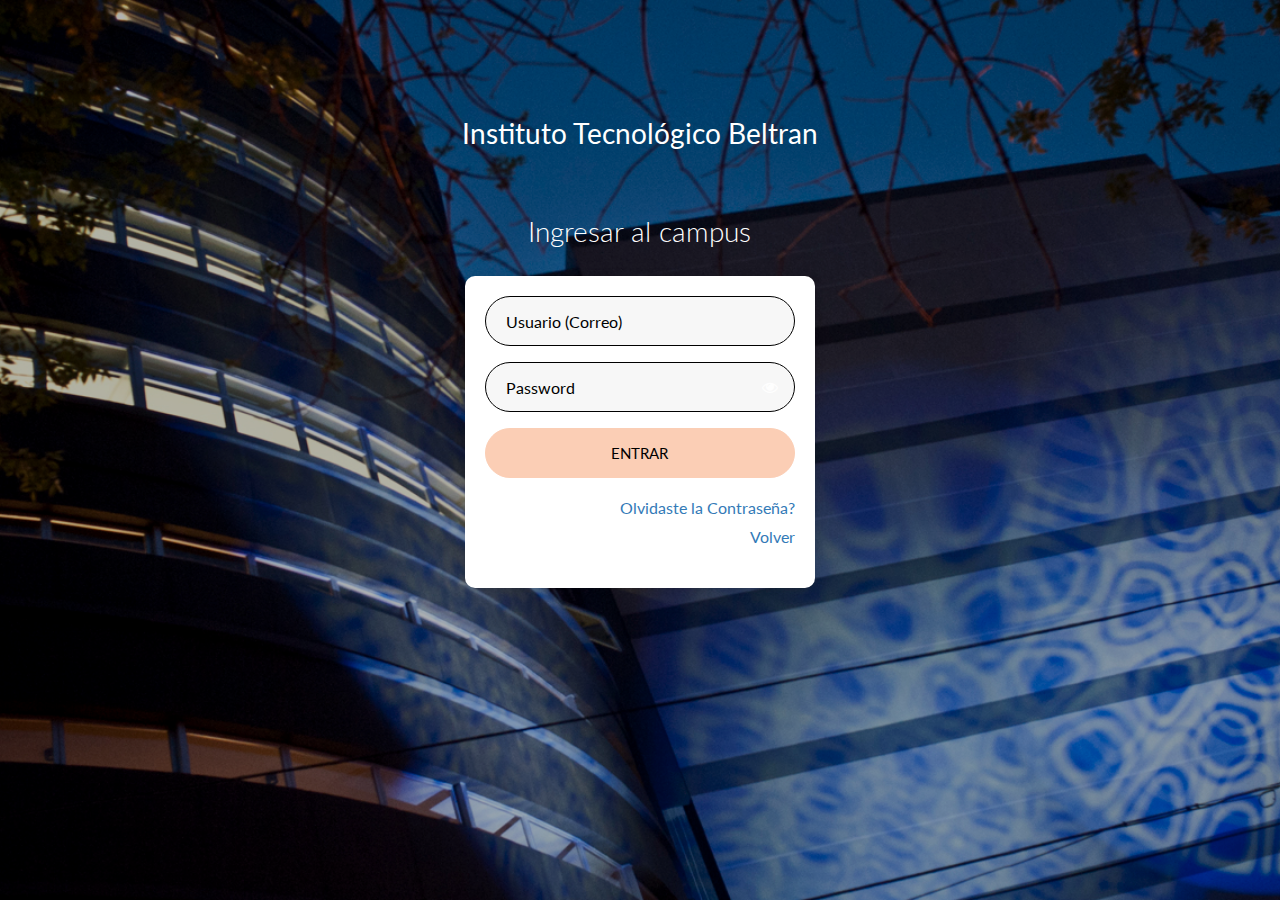
==== login/index.html @ 7b578072 "varios" ====
<!doctype html>
<html lang="es">

<head>
    <title>Instituto Tecnológico Beltran</title>
    <meta charset="utf-8">
    <meta name="viewport" content="width=device-width, initial-scale=1, shrink-to-fit=no">
    <link href="https://fonts.googleapis.com/css?family=Lato:300,400,700&display=swap" rel="stylesheet">
    <link rel="stylesheet" href="https://stackpath.bootstrapcdn.com/font-awesome/4.7.0/css/font-awesome.min.css">
    <link rel="stylesheet" href="css/style.css">
    <link rel="stylesheet" href="css/styles.css">
</head>

<body class="img js-fullheight" style="background-image: url(images/bg.jpg);">
    <section class="ftco-section">
        <div class="container div-contenedor">
            <div class="row justify-content-center">
                <div class="col-md-6 text-center mb-5">
                    <h2 class="heading-section">Instituto Tecnológico Beltran </h2>
                </div>
            </div>
            <div class="row justify-content-center">
                
            <div class="col-md-6 col-lg-4">
                <div class="login-wrap p-0">
                    <h3 class="mb-4 text-center"> Ingresar al campus</h3>

                    <!-- The Modal -->
                    <div id="myModal" class="modalSuccess">
                        <!-- Modal content -->
                        <div class="modalSuccess-content">
                            <div class="modalSuccess-body">
                                <div class="loader"></div>
                            </div>
                        </div>
                    </div>

                    <div class="form-container"> <!-- Nuevo contenedor -->
                        <form class="signin-form" id="formulario">
                            <div class="form-group">
                                <input id="username" type="text" class="form-control" placeholder="Usuario (Correo)"
                                    required>
                            </div>
                            <div class="form-group">
                                <input id="password" type="password" class="form-control" placeholder="Password"
                                    required>
                                <span toggle="#password" class="fa fa-fw fa-eye field-icon toggle-password"
                                    style="cursor: pointer;"></span>
                            </div>
                            <div class="form-group">
                                <button type="submit" class="form-control btn btn-primary submit px-3">Entrar</button>
                                <label style="color: rgb(0, 0, 0); font-weight: bold; display: none;" id="errorMessage"></label>
                            </div>
                            <div class="form-group d-md-flex">
                                <div class="w-50">
                                </div>
                                <div class="text-md-right">
                                    <a href="recuperar.php">Olvidaste la Contraseña?</a>
                                    <a href="../index.php">Volver</a>
                                </div>
                            </div>
                        </form>
                    </div> <!-- Fin del nuevo contenedor -->
                </div>
            </div>
        </div>
    </section>

    <script src="js/jquery.min.js"></script>
    <script src="js/popper.js"></script>
    <script src="js/bootstrap.min.js"></script>
    <script src="js/main.js"></script>
    <script src="index.js"></script>

</body>
</html>
---- login/css/style.css ----
.dni::-webkit-outer-spin-button,
.dni::-webkit-inner-spin-button {
  -webkit-appearance: none;
  margin: 0;
}

.loader {
  border: 16px solid #f3f3f317;
  border-radius: 50%;
  border-top: 16px solid #3498db;
  width: 120px;
  height: 120px;
  -webkit-animation: spin 2s linear infinite; /* Safari */
  animation: spin 2s linear infinite;
  margin-bottom: 10px;
}

/* Safari */
@-webkit-keyframes spin {
  0% { -webkit-transform: rotate(0deg); }
  100% { -webkit-transform: rotate(360deg); }
}

@keyframes spin {
  0% { transform: rotate(0deg); }
  100% { transform: rotate(360deg); }
}

.textoModalSuccess{
  color: white;
  font-weight: bold;
  font-size: large;
}

/* The Modal (background) */
.modalSuccess {
  display: none;
  justify-content: center;
  align-items: center;
  position: fixed; /* Stay in place */
  z-index: 1; /* Sit on top */
  left: 0;
  top: 0;
  width: 100%; /* Full width */
  height: 100%; /* Full height */
  overflow: auto; /* Enable scroll if needed */
  background-color: rgb(0,0,0); /* Fallback color */
  background-color: rgba(0,0,0,0.4); /* Black w/ opacity */
}

/* Modal Content */
.modalSuccess-content {
  display: flex;
  justify-content: center;
  align-items: center;
  position: relative;
  margin: auto;
  padding: 0;-webkit-animation-name: animatetop;
  -webkit-animation-duration: 0.4s;
  animation-name: animatetop;
  animation-duration: 0.4s;
}

/* Add Animation */
@-webkit-keyframes animatetop {
  from {top:0; opacity:0} 
  to {top:0; opacity:1}
}

@keyframes animatetop {
  from {top:0; opacity:0}
  to {top:0; opacity:1}
}

/* The Close Button */
.closeSuccess {
  color: white;
  float: right;
  font-size: 28px;
  font-weight: bold;
}

.closeSuccess:hover,
.closeSuccess:focus {
  color: #000;
  text-decoration: none;
  cursor: pointer;
}

:root {
  --blue: #007bff;
  --indigo: #6610f2;
  --purple: #6f42c1;
  --pink: #e83e8c;
  --red: #dc3545;
  --orange: #fd7e14;
  --yellow: #ffc107;
  --green: #28a745;
  --teal: #20c997;
  --cyan: #17a2b8;
  --white: #fff;
  --gray: #6c757d;
  --gray-dark: #343a40;
  --primary: #007bff;
  --secondary: #6c757d;
  --success: #28a745;
  --info: #17a2b8;
  --warning: #ffc107;
  --danger: #dc3545;
  --light: #f8f9fa;
  --dark: #343a40;
  --breakpoint-xs: 0;
  --breakpoint-sm: 576px;
  --breakpoint-md: 768px;
  --breakpoint-lg: 992px;
  --breakpoint-xl: 1200px;
  --font-family-sans-serif: -apple-system, BlinkMacSystemFont, "Segoe UI", Roboto, "Helvetica Neue", Arial, "Noto Sans", sans-serif, "Apple Color Emoji", "Segoe UI Emoji", "Segoe UI Symbol", "Noto Color Emoji";
  --font-family-monospace: SFMono-Regular, Menlo, Monaco, Consolas, "Liberation Mono", "Courier New", monospace; }

*,
*::before,
*::after {
  -webkit-box-sizing: border-box;
  box-sizing: border-box; }

html {
  font-family: sans-serif;
  line-height: 1.15;
  -webkit-text-size-adjust: 100%;
  -webkit-tap-highlight-color: rgba(0, 0, 0, 0); }

article, aside, figcaption, figure, footer, header, hgroup, main, nav, section {
  display: block; }

body {
  margin: 0;
  font-family: -apple-system, BlinkMacSystemFont, "Segoe UI", Roboto, "Helvetica Neue", Arial, "Noto Sans", sans-serif, "Apple Color Emoji", "Segoe UI Emoji", "Segoe UI Symbol", "Noto Color Emoji";
  font-size: 1rem;
  font-weight: 400;
  line-height: 1.5;
  color: #212529;
  text-align: left;
  background-color: #fff; }

[tabindex="-1"]:focus {
  outline: 0 !important; }

hr {
  -webkit-box-sizing: content-box;
  box-sizing: content-box;
  height: 0;
  overflow: visible; }

h1, h2, h3, h4, h5, h6 {
  margin-top: 0;
  margin-bottom: 0.5rem; }

p {
  margin-top: 0;
  margin-bottom: 1rem; }

abbr[title],
abbr[data-original-title] {
  text-decoration: underline;
  -webkit-text-decoration: underline dotted;
  text-decoration: underline dotted;
  cursor: help;
  border-bottom: 0;
  text-decoration-skip-ink: none; }

address {
  margin-bottom: 1rem;
  font-style: normal;
  line-height: inherit; }

ol,
ul,
dl {
  margin-top: 0;
  margin-bottom: 1rem; }

ol ol,
ul ul,
ol ul,
ul ol {
  margin-bottom: 0; }

dt {
  font-weight: 700; }

dd {
  margin-bottom: .5rem;
  margin-left: 0; }

blockquote {
  margin: 0 0 1rem; }

b,
strong {
  font-weight: bolder; }

small {
  font-size: 80%; }

sub,
sup {
  position: relative;
  font-size: 75%;
  line-height: 0;
  vertical-align: baseline; }

sub {
  bottom: -.25em; }

sup {
  top: -.5em; }

a {
  color: #007bff;
  text-decoration: none;
  background-color: transparent; }
  a:hover {
    color: #0056b3;
    text-decoration: underline; }

a:not([href]):not([tabindex]) {
  color: inherit;
  text-decoration: none; }
  a:not([href]):not([tabindex]):hover, a:not([href]):not([tabindex]):focus {
    color: inherit;
    text-decoration: none; }
  a:not([href]):not([tabindex]):focus {
    outline: 0; }

pre,
code,
kbd,
samp {
  font-family: SFMono-Regular, Menlo, Monaco, Consolas, "Liberation Mono", "Courier New", monospace;
  font-size: 1em; }

pre {
  margin-top: 0;
  margin-bottom: 1rem;
  overflow: auto; }

figure {
  margin: 0 0 1rem; }

img {
  vertical-align: middle;
  border-style: none; }

svg {
  overflow: hidden;
  vertical-align: middle; }

table {
  border-collapse: collapse; }

caption {
  padding-top: 0.75rem;
  padding-bottom: 0.75rem;
  color: #6c757d;
  text-align: left;
  caption-side: bottom; }

th {
  text-align: inherit; }

label {
  display: inline-block;
  margin-bottom: 0.5rem; }

button {
  border-radius: 0; }

button:focus {
  outline: 1px dotted;
  outline: 5px auto -webkit-focus-ring-color; }

input,
button,
select,
optgroup,
textarea {
  margin: 0;
  font-family: inherit;
  font-size: inherit;
  line-height: inherit; }

button,
input {
  overflow: visible; }

button,
select {
  text-transform: none; }

select {
  word-wrap: normal; }

button,
[type="button"],
[type="reset"],
[type="submit"] {
  -webkit-appearance: button; }

button:not(:disabled),
[type="button"]:not(:disabled),
[type="reset"]:not(:disabled),
[type="submit"]:not(:disabled) {
  cursor: pointer; }

button::-moz-focus-inner,
[type="button"]::-moz-focus-inner,
[type="reset"]::-moz-focus-inner,
[type="submit"]::-moz-focus-inner {
  padding: 0;
  border-style: none; }

input[type="radio"],
input[type="checkbox"] {
  -webkit-box-sizing: border-box;
  box-sizing: border-box;
  padding: 0; }

input[type="date"],
input[type="time"],
input[type="datetime-local"],
input[type="month"] {
  -webkit-appearance: listbox; }

textarea {
  overflow: auto;
  resize: vertical; }

fieldset {
  min-width: 0;
  padding: 0;
  margin: 0;
  border: 0; }

legend {
  display: block;
  width: 100%;
  max-width: 100%;
  padding: 0;
  margin-bottom: .5rem;
  font-size: 1.5rem;
  line-height: inherit;
  color: inherit;
  white-space: normal; }

progress {
  vertical-align: baseline; }

[type="number"]::-webkit-inner-spin-button,
[type="number"]::-webkit-outer-spin-button {
  height: auto; }

[type="search"] {
  outline-offset: -2px;
  -webkit-appearance: none; }

[type="search"]::-webkit-search-decoration {
  -webkit-appearance: none; }

::-webkit-file-upload-button {
  font: inherit;
  -webkit-appearance: button; }

output {
  display: inline-block; }

summary {
  display: list-item;
  cursor: pointer; }

template {
  display: none; }

[hidden] {
  display: none !important; }

h1, h2, h3, h4, h5, h6,
.h1, .h2, .h3, .h4, .h5, .h6 {
  margin-bottom: 0.5rem;
  font-weight: 500;
  line-height: 1.2; }

h1, .h1 {
  font-size: 2.5rem; }

h2, .h2 {
  font-size: 2rem; }

h3, .h3 {
  font-size: 1.75rem; }

h4, .h4 {
  font-size: 1.5rem; }

h5, .h5 {
  font-size: 1.25rem; }

h6, .h6 {
  font-size: 1rem; }

.lead {
  font-size: 1.25rem;
  font-weight: 300; }

.display-1 {
  font-size: 6rem;
  font-weight: 300;
  line-height: 1.2; }

.display-2 {
  font-size: 5.5rem;
  font-weight: 300;
  line-height: 1.2; }

.display-3 {
  font-size: 4.5rem;
  font-weight: 300;
  line-height: 1.2; }

.display-4 {
  font-size: 3.5rem;
  font-weight: 300;
  line-height: 1.2; }

hr {
  margin-top: 1rem;
  margin-bottom: 1rem;
  border: 0;
  border-top: 1px solid rgba(0, 0, 0, 0.1); }

small,
.small {
  font-size: 80%;
  font-weight: 400; }

mark,
.mark {
  padding: 0.2em;
  background-color: #fcf8e3; }

.list-unstyled {
  padding-left: 0;
  list-style: none; }

.list-inline {
  padding-left: 0;
  list-style: none; }

.list-inline-item {
  display: inline-block; }
  .list-inline-item:not(:last-child) {
    margin-right: 0.5rem; }

.initialism {
  font-size: 90%;
  text-transform: uppercase; }

.blockquote {
  margin-bottom: 1rem;
  font-size: 1.25rem; }

.blockquote-footer {
  display: block;
  font-size: 80%;
  color: #6c757d; }
  .blockquote-footer::before {
    content: "\2014\00A0"; }

.img-fluid {
  max-width: 100%;
  height: auto; }

.img-thumbnail {
  padding: 0.25rem;
  background-color: #fff;
  border: 1px solid #dee2e6;
  border-radius: 0.25rem;
  max-width: 100%;
  height: auto; }

.figure {
  display: inline-block; }

.figure-img {
  margin-bottom: 0.5rem;
  line-height: 1; }

.figure-caption {
  font-size: 90%;
  color: #6c757d; }

code {
  font-size: 87.5%;
  color: #e83e8c;
  word-break: break-word; }
  a > code {
    color: inherit; }

kbd {
  padding: 0.2rem 0.4rem;
  font-size: 87.5%;
  color: #fff;
  background-color: #212529;
  border-radius: 0.2rem; }
  kbd kbd {
    padding: 0;
    font-size: 100%;
    font-weight: 700; }

pre {
  display: block;
  font-size: 87.5%;
  color: #212529; }
  pre code {
    font-size: inherit;
    color: inherit;
    word-break: normal; }

.pre-scrollable {
  max-height: 340px;
  overflow-y: scroll; }

.container {
  width: 100%;
  padding-right: 15px;
  padding-left: 15px;
  margin-right: auto;
  margin-left: auto; }
  @media (min-width: 576px) {
    .container {
      max-width: 540px; } }
  @media (min-width: 768px) {
    .container {
      max-width: 720px; } }
  @media (min-width: 992px) {
    .container {
      max-width: 960px; } }
  @media (min-width: 1200px) {
    .container {
      max-width: 1140px; } }

.container-fluid {
  width: 100%;
  padding-right: 15px;
  padding-left: 15px;
  margin-right: auto;
  margin-left: auto; }

.row {
  display: -webkit-box;
  display: -ms-flexbox;
  display: flex;
  -ms-flex-wrap: wrap;
  flex-wrap: wrap;
  margin-right: -15px;
  margin-left: -15px; }

.no-gutters {
  margin-right: 0;
  margin-left: 0; }
  .no-gutters > .col,
  .no-gutters > [class*="col-"] {
    padding-right: 0;
    padding-left: 0; }

.col-1, .col-2, .col-3, .col-4, .col-5, .col-6, .col-7, .col-8, .col-9, .col-10, .col-11, .col-12, .col,
.col-auto, .col-sm-1, .col-sm-2, .col-sm-3, .col-sm-4, .col-sm-5, .col-sm-6, .col-sm-7, .col-sm-8, .col-sm-9, .col-sm-10, .col-sm-11, .col-sm-12, .col-sm,
.col-sm-auto, .col-md-1, .col-md-2, .col-md-3, .col-md-4, .col-md-5, .col-md-6, .col-md-7, .col-md-8, .col-md-9, .col-md-10, .col-md-11, .col-md-12, .col-md,
.col-md-auto, .col-lg-1, .col-lg-2, .col-lg-3, .col-lg-4, .col-lg-5, .col-lg-6, .col-lg-7, .col-lg-8, .col-lg-9, .col-lg-10, .col-lg-11, .col-lg-12, .col-lg,
.col-lg-auto, .col-xl-1, .col-xl-2, .col-xl-3, .col-xl-4, .col-xl-5, .col-xl-6, .col-xl-7, .col-xl-8, .col-xl-9, .col-xl-10, .col-xl-11, .col-xl-12, .col-xl,
.col-xl-auto {
  position: relative;
  width: 100%;
  padding-right: 15px;
  padding-left: 15px; }

.col {
  -ms-flex-preferred-size: 0;
  flex-basis: 0;
  -webkit-box-flex: 1;
  -ms-flex-positive: 1;
  flex-grow: 1;
  max-width: 100%; }

.col-auto {
  -webkit-box-flex: 0;
  -ms-flex: 0 0 auto;
  flex: 0 0 auto;
  width: auto;
  max-width: 100%; }

.col-1 {
  -webkit-box-flex: 0;
  -ms-flex: 0 0 8.33333%;
  flex: 0 0 8.33333%;
  max-width: 8.33333%; }

.col-2 {
  -webkit-box-flex: 0;
  -ms-flex: 0 0 16.66667%;
  flex: 0 0 16.66667%;
  max-width: 16.66667%; }

.col-3 {
  -webkit-box-flex: 0;
  -ms-flex: 0 0 25%;
  flex: 0 0 25%;
  max-width: 25%; }

.col-4 {
  -webkit-box-flex: 0;
  -ms-flex: 0 0 33.33333%;
  flex: 0 0 33.33333%;
  max-width: 33.33333%; }

.col-5 {
  -webkit-box-flex: 0;
  -ms-flex: 0 0 41.66667%;
  flex: 0 0 41.66667%;
  max-width: 41.66667%; }

.col-6 {
  -webkit-box-flex: 0;
  -ms-flex: 0 0 50%;
  flex: 0 0 50%;
  max-width: 50%; }

.col-7 {
  -webkit-box-flex: 0;
  -ms-flex: 0 0 58.33333%;
  flex: 0 0 58.33333%;
  max-width: 58.33333%; }

.col-8 {
  -webkit-box-flex: 0;
  -ms-flex: 0 0 66.66667%;
  flex: 0 0 66.66667%;
  max-width: 66.66667%; }

.col-9 {
  -webkit-box-flex: 0;
  -ms-flex: 0 0 75%;
  flex: 0 0 75%;
  max-width: 75%; }

.col-10 {
  -webkit-box-flex: 0;
  -ms-flex: 0 0 83.33333%;
  flex: 0 0 83.33333%;
  max-width: 83.33333%; }

.col-11 {
  -webkit-box-flex: 0;
  -ms-flex: 0 0 91.66667%;
  flex: 0 0 91.66667%;
  max-width: 91.66667%; }

.col-12 {
  -webkit-box-flex: 0;
  -ms-flex: 0 0 100%;
  flex: 0 0 100%;
  max-width: 100%; }

.order-first {
  -webkit-box-ordinal-group: 0;
  -ms-flex-order: -1;
  order: -1; }

.order-last {
  -webkit-box-ordinal-group: 14;
  -ms-flex-order: 13;
  order: 13; }

.order-0 {
  -webkit-box-ordinal-group: 1;
  -ms-flex-order: 0;
  order: 0; }

.order-1 {
  -webkit-box-ordinal-group: 2;
  -ms-flex-order: 1;
  order: 1; }

.order-2 {
  -webkit-box-ordinal-group: 3;
  -ms-flex-order: 2;
  order: 2; }

.order-3 {
  -webkit-box-ordinal-group: 4;
  -ms-flex-order: 3;
  order: 3; }

.order-4 {
  -webkit-box-ordinal-group: 5;
  -ms-flex-order: 4;
  order: 4; }

.order-5 {
  -webkit-box-ordinal-group: 6;
  -ms-flex-order: 5;
  order: 5; }

.order-6 {
  -webkit-box-ordinal-group: 7;
  -ms-flex-order: 6;
  order: 6; }

.order-7 {
  -webkit-box-ordinal-group: 8;
  -ms-flex-order: 7;
  order: 7; }

.order-8 {
  -webkit-box-ordinal-group: 9;
  -ms-flex-order: 8;
  order: 8; }

.order-9 {
  -webkit-box-ordinal-group: 10;
  -ms-flex-order: 9;
  order: 9; }

.order-10 {
  -webkit-box-ordinal-group: 11;
  -ms-flex-order: 10;
  order: 10; }

.order-11 {
  -webkit-box-ordinal-group: 12;
  -ms-flex-order: 11;
  order: 11; }

.order-12 {
  -webkit-box-ordinal-group: 13;
  -ms-flex-order: 12;
  order: 12; }

.offset-1 {
  margin-left: 8.33333%; }

.offset-2 {
  margin-left: 16.66667%; }

.offset-3 {
  margin-left: 25%; }

.offset-4 {
  margin-left: 33.33333%; }

.offset-5 {
  margin-left: 41.66667%; }

.offset-6 {
  margin-left: 50%; }

.offset-7 {
  margin-left: 58.33333%; }

.offset-8 {
  margin-left: 66.66667%; }

.offset-9 {
  margin-left: 75%; }

.offset-10 {
  margin-left: 83.33333%; }

.offset-11 {
  margin-left: 91.66667%; }

@media (min-width: 576px) {
  .col-sm {
    -ms-flex-preferred-size: 0;
    flex-basis: 0;
    -webkit-box-flex: 1;
    -ms-flex-positive: 1;
    flex-grow: 1;
    max-width: 100%; }
  .col-sm-auto {
    -webkit-box-flex: 0;
    -ms-flex: 0 0 auto;
    flex: 0 0 auto;
    width: auto;
    max-width: 100%; }
  .col-sm-1 {
    -webkit-box-flex: 0;
    -ms-flex: 0 0 8.33333%;
    flex: 0 0 8.33333%;
    max-width: 8.33333%; }
  .col-sm-2 {
    -webkit-box-flex: 0;
    -ms-flex: 0 0 16.66667%;
    flex: 0 0 16.66667%;
    max-width: 16.66667%; }
  .col-sm-3 {
    -webkit-box-flex: 0;
    -ms-flex: 0 0 25%;
    flex: 0 0 25%;
    max-width: 25%; }
  .col-sm-4 {
    -webkit-box-flex: 0;
    -ms-flex: 0 0 33.33333%;
    flex: 0 0 33.33333%;
    max-width: 33.33333%; }
  .col-sm-5 {
    -webkit-box-flex: 0;
    -ms-flex: 0 0 41.66667%;
    flex: 0 0 41.66667%;
    max-width: 41.66667%; }
  .col-sm-6 {
    -webkit-box-flex: 0;
    -ms-flex: 0 0 50%;
    flex: 0 0 50%;
    max-width: 50%; }
  .col-sm-7 {
    -webkit-box-flex: 0;
    -ms-flex: 0 0 58.33333%;
    flex: 0 0 58.33333%;
    max-width: 58.33333%; }
  .col-sm-8 {
    -webkit-box-flex: 0;
    -ms-flex: 0 0 66.66667%;
    flex: 0 0 66.66667%;
    max-width: 66.66667%; }
  .col-sm-9 {
    -webkit-box-flex: 0;
    -ms-flex: 0 0 75%;
    flex: 0 0 75%;
    max-width: 75%; }
  .col-sm-10 {
    -webkit-box-flex: 0;
    -ms-flex: 0 0 83.33333%;
    flex: 0 0 83.33333%;
    max-width: 83.33333%; }
  .col-sm-11 {
    -webkit-box-flex: 0;
    -ms-flex: 0 0 91.66667%;
    flex: 0 0 91.66667%;
    max-width: 91.66667%; }
  .col-sm-12 {
    -webkit-box-flex: 0;
    -ms-flex: 0 0 100%;
    flex: 0 0 100%;
    max-width: 100%; }
  .order-sm-first {
    -webkit-box-ordinal-group: 0;
    -ms-flex-order: -1;
    order: -1; }
  .order-sm-last {
    -webkit-box-ordinal-group: 14;
    -ms-flex-order: 13;
    order: 13; }
  .order-sm-0 {
    -webkit-box-ordinal-group: 1;
    -ms-flex-order: 0;
    order: 0; }
  .order-sm-1 {
    -webkit-box-ordinal-group: 2;
    -ms-flex-order: 1;
    order: 1; }
  .order-sm-2 {
    -webkit-box-ordinal-group: 3;
    -ms-flex-order: 2;
    order: 2; }
  .order-sm-3 {
    -webkit-box-ordinal-group: 4;
    -ms-flex-order: 3;
    order: 3; }
  .order-sm-4 {
    -webkit-box-ordinal-group: 5;
    -ms-flex-order: 4;
    order: 4; }
  .order-sm-5 {
    -webkit-box-ordinal-group: 6;
    -ms-flex-order: 5;
    order: 5; }
  .order-sm-6 {
    -webkit-box-ordinal-group: 7;
    -ms-flex-order: 6;
    order: 6; }
  .order-sm-7 {
    -webkit-box-ordinal-group: 8;
    -ms-flex-order: 7;
    order: 7; }
  .order-sm-8 {
    -webkit-box-ordinal-group: 9;
    -ms-flex-order: 8;
    order: 8; }
  .order-sm-9 {
    -webkit-box-ordinal-group: 10;
    -ms-flex-order: 9;
    order: 9; }
  .order-sm-10 {
    -webkit-box-ordinal-group: 11;
    -ms-flex-order: 10;
    order: 10; }
  .order-sm-11 {
    -webkit-box-ordinal-group: 12;
    -ms-flex-order: 11;
    order: 11; }
  .order-sm-12 {
    -webkit-box-ordinal-group: 13;
    -ms-flex-order: 12;
    order: 12; }
  .offset-sm-0 {
    margin-left: 0; }
  .offset-sm-1 {
    margin-left: 8.33333%; }
  .offset-sm-2 {
    margin-left: 16.66667%; }
  .offset-sm-3 {
    margin-left: 25%; }
  .offset-sm-4 {
    margin-left: 33.33333%; }
  .offset-sm-5 {
    margin-left: 41.66667%; }
  .offset-sm-6 {
    margin-left: 50%; }
  .offset-sm-7 {
    margin-left: 58.33333%; }
  .offset-sm-8 {
    margin-left: 66.66667%; }
  .offset-sm-9 {
    margin-left: 75%; }
  .offset-sm-10 {
    margin-left: 83.33333%; }
  .offset-sm-11 {
    margin-left: 91.66667%; } }

@media (min-width: 768px) {
  .col-md {
    -ms-flex-preferred-size: 0;
    flex-basis: 0;
    -webkit-box-flex: 1;
    -ms-flex-positive: 1;
    flex-grow: 1;
    max-width: 100%; }
  .col-md-auto {
    -webkit-box-flex: 0;
    -ms-flex: 0 0 auto;
    flex: 0 0 auto;
    width: auto;
    max-width: 100%; }
  .col-md-1 {
    -webkit-box-flex: 0;
    -ms-flex: 0 0 8.33333%;
    flex: 0 0 8.33333%;
    max-width: 8.33333%; }
  .col-md-2 {
    -webkit-box-flex: 0;
    -ms-flex: 0 0 16.66667%;
    flex: 0 0 16.66667%;
    max-width: 16.66667%; }
  .col-md-3 {
    -webkit-box-flex: 0;
    -ms-flex: 0 0 25%;
    flex: 0 0 25%;
    max-width: 25%; }
  .col-md-4 {
    -webkit-box-flex: 0;
    -ms-flex: 0 0 33.33333%;
    flex: 0 0 33.33333%;
    max-width: 33.33333%; }
  .col-md-5 {
    -webkit-box-flex: 0;
    -ms-flex: 0 0 41.66667%;
    flex: 0 0 41.66667%;
    max-width: 41.66667%; }
  .col-md-6 {
    -webkit-box-flex: 0;
    -ms-flex: 0 0 50%;
    flex: 0 0 50%;
    max-width: 50%; }
  .col-md-7 {
    -webkit-box-flex: 0;
    -ms-flex: 0 0 58.33333%;
    flex: 0 0 58.33333%;
    max-width: 58.33333%; }
  .col-md-8 {
    -webkit-box-flex: 0;
    -ms-flex: 0 0 66.66667%;
    flex: 0 0 66.66667%;
    max-width: 66.66667%; }
  .col-md-9 {
    -webkit-box-flex: 0;
    -ms-flex: 0 0 75%;
    flex: 0 0 75%;
    max-width: 75%; }
  .col-md-10 {
    -webkit-box-flex: 0;
    -ms-flex: 0 0 83.33333%;
    flex: 0 0 83.33333%;
    max-width: 83.33333%; }
  .col-md-11 {
    -webkit-box-flex: 0;
    -ms-flex: 0 0 91.66667%;
    flex: 0 0 91.66667%;
    max-width: 91.66667%; }
  .col-md-12 {
    -webkit-box-flex: 0;
    -ms-flex: 0 0 100%;
    flex: 0 0 100%;
    max-width: 100%; }
  .order-md-first {
    -webkit-box-ordinal-group: 0;
    -ms-flex-order: -1;
    order: -1; }
  .order-md-last {
    -webkit-box-ordinal-group: 14;
    -ms-flex-order: 13;
    order: 13; }
  .order-md-0 {
    -webkit-box-ordinal-group: 1;
    -ms-flex-order: 0;
    order: 0; }
  .order-md-1 {
    -webkit-box-ordinal-group: 2;
    -ms-flex-order: 1;
    order: 1; }
  .order-md-2 {
    -webkit-box-ordinal-group: 3;
    -ms-flex-order: 2;
    order: 2; }
  .order-md-3 {
    -webkit-box-ordinal-group: 4;
    -ms-flex-order: 3;
    order: 3; }
  .order-md-4 {
    -webkit-box-ordinal-group: 5;
    -ms-flex-order: 4;
    order: 4; }
  .order-md-5 {
    -webkit-box-ordinal-group: 6;
    -ms-flex-order: 5;
    order: 5; }
  .order-md-6 {
    -webkit-box-ordinal-group: 7;
    -ms-flex-order: 6;
    order: 6; }
  .order-md-7 {
    -webkit-box-ordinal-group: 8;
    -ms-flex-order: 7;
    order: 7; }
  .order-md-8 {
    -webkit-box-ordinal-group: 9;
    -ms-flex-order: 8;
    order: 8; }
  .order-md-9 {
    -webkit-box-ordinal-group: 10;
    -ms-flex-order: 9;
    order: 9; }
  .order-md-10 {
    -webkit-box-ordinal-group: 11;
    -ms-flex-order: 10;
    order: 10; }
  .order-md-11 {
    -webkit-box-ordinal-group: 12;
    -ms-flex-order: 11;
    order: 11; }
  .order-md-12 {
    -webkit-box-ordinal-group: 13;
    -ms-flex-order: 12;
    order: 12; }
  .offset-md-0 {
    margin-left: 0; }
  .offset-md-1 {
    margin-left: 8.33333%; }
  .offset-md-2 {
    margin-left: 16.66667%; }
  .offset-md-3 {
    margin-left: 25%; }
  .offset-md-4 {
    margin-left: 33.33333%; }
  .offset-md-5 {
    margin-left: 41.66667%; }
  .offset-md-6 {
    margin-left: 50%; }
  .offset-md-7 {
    margin-left: 58.33333%; }
  .offset-md-8 {
    margin-left: 66.66667%; }
  .offset-md-9 {
    margin-left: 75%; }
  .offset-md-10 {
    margin-left: 83.33333%; }
  .offset-md-11 {
    margin-left: 91.66667%; } }

@media (min-width: 992px) {
  .col-lg {
    -ms-flex-preferred-size: 0;
    flex-basis: 0;
    -webkit-box-flex: 1;
    -ms-flex-positive: 1;
    flex-grow: 1;
    max-width: 100%; }
  .col-lg-auto {
    -webkit-box-flex: 0;
    -ms-flex: 0 0 auto;
    flex: 0 0 auto;
    width: auto;
    max-width: 100%; }
  .col-lg-1 {
    -webkit-box-flex: 0;
    -ms-flex: 0 0 8.33333%;
    flex: 0 0 8.33333%;
    max-width: 8.33333%; }
  .col-lg-2 {
    -webkit-box-flex: 0;
    -ms-flex: 0 0 16.66667%;
    flex: 0 0 16.66667%;
    max-width: 16.66667%; }
  .col-lg-3 {
    -webkit-box-flex: 0;
    -ms-flex: 0 0 25%;
    flex: 0 0 25%;
    max-width: 25%; }
  .col-lg-4 {
    -webkit-box-flex: 0;
    -ms-flex: 0 0 33.33333%;
    flex: 0 0 33.33333%;
    max-width: 33.33333%; }
  .col-lg-5 {
    -webkit-box-flex: 0;
    -ms-flex: 0 0 41.66667%;
    flex: 0 0 41.66667%;
    max-width: 41.66667%; }
  .col-lg-6 {
    -webkit-box-flex: 0;
    -ms-flex: 0 0 50%;
    flex: 0 0 50%;
    max-width: 50%; }
  .col-lg-7 {
    -webkit-box-flex: 0;
    -ms-flex: 0 0 58.33333%;
    flex: 0 0 58.33333%;
    max-width: 58.33333%; }
  .col-lg-8 {
    -webkit-box-flex: 0;
    -ms-flex: 0 0 66.66667%;
    flex: 0 0 66.66667%;
    max-width: 66.66667%; }
  .col-lg-9 {
    -webkit-box-flex: 0;
    -ms-flex: 0 0 75%;
    flex: 0 0 75%;
    max-width: 75%; }
  .col-lg-10 {
    -webkit-box-flex: 0;
    -ms-flex: 0 0 83.33333%;
    flex: 0 0 83.33333%;
    max-width: 83.33333%; }
  .col-lg-11 {
    -webkit-box-flex: 0;
    -ms-flex: 0 0 91.66667%;
    flex: 0 0 91.66667%;
    max-width: 91.66667%; }
  .col-lg-12 {
    -webkit-box-flex: 0;
    -ms-flex: 0 0 100%;
    flex: 0 0 100%;
    max-width: 100%; }
  .order-lg-first {
    -webkit-box-ordinal-group: 0;
    -ms-flex-order: -1;
    order: -1; }
  .order-lg-last {
    -webkit-box-ordinal-group: 14;
    -ms-flex-order: 13;
    order: 13; }
  .order-lg-0 {
    -webkit-box-ordinal-group: 1;
    -ms-flex-order: 0;
    order: 0; }
  .order-lg-1 {
    -webkit-box-ordinal-group: 2;
    -ms-flex-order: 1;
    order: 1; }
  .order-lg-2 {
    -webkit-box-ordinal-group: 3;
    -ms-flex-order: 2;
    order: 2; }
  .order-lg-3 {
    -webkit-box-ordinal-group: 4;
    -ms-flex-order: 3;
    order: 3; }
  .order-lg-4 {
    -webkit-box-ordinal-group: 5;
    -ms-flex-order: 4;
    order: 4; }
  .order-lg-5 {
    -webkit-box-ordinal-group: 6;
    -ms-flex-order: 5;
    order: 5; }
  .order-lg-6 {
    -webkit-box-ordinal-group: 7;
    -ms-flex-order: 6;
    order: 6; }
  .order-lg-7 {
    -webkit-box-ordinal-group: 8;
    -ms-flex-order: 7;
    order: 7; }
  .order-lg-8 {
    -webkit-box-ordinal-group: 9;
    -ms-flex-order: 8;
    order: 8; }
  .order-lg-9 {
    -webkit-box-ordinal-group: 10;
    -ms-flex-order: 9;
    order: 9; }
  .order-lg-10 {
    -webkit-box-ordinal-group: 11;
    -ms-flex-order: 10;
    order: 10; }
  .order-lg-11 {
    -webkit-box-ordinal-group: 12;
    -ms-flex-order: 11;
    order: 11; }
  .order-lg-12 {
    -webkit-box-ordinal-group: 13;
    -ms-flex-order: 12;
    order: 12; }
  .offset-lg-0 {
    margin-left: 0; }
  .offset-lg-1 {
    margin-left: 8.33333%; }
  .offset-lg-2 {
    margin-left: 16.66667%; }
  .offset-lg-3 {
    margin-left: 25%; }
  .offset-lg-4 {
    margin-left: 33.33333%; }
  .offset-lg-5 {
    margin-left: 41.66667%; }
  .offset-lg-6 {
    margin-left: 50%; }
  .offset-lg-7 {
    margin-left: 58.33333%; }
  .offset-lg-8 {
    margin-left: 66.66667%; }
  .offset-lg-9 {
    margin-left: 75%; }
  .offset-lg-10 {
    margin-left: 83.33333%; }
  .offset-lg-11 {
    margin-left: 91.66667%; } }

@media (min-width: 1200px) {
  .col-xl {
    -ms-flex-preferred-size: 0;
    flex-basis: 0;
    -webkit-box-flex: 1;
    -ms-flex-positive: 1;
    flex-grow: 1;
    max-width: 100%; }
  .col-xl-auto {
    -webkit-box-flex: 0;
    -ms-flex: 0 0 auto;
    flex: 0 0 auto;
    width: auto;
    max-width: 100%; }
  .col-xl-1 {
    -webkit-box-flex: 0;
    -ms-flex: 0 0 8.33333%;
    flex: 0 0 8.33333%;
    max-width: 8.33333%; }
  .col-xl-2 {
    -webkit-box-flex: 0;
    -ms-flex: 0 0 16.66667%;
    flex: 0 0 16.66667%;
    max-width: 16.66667%; }
  .col-xl-3 {
    -webkit-box-flex: 0;
    -ms-flex: 0 0 25%;
    flex: 0 0 25%;
    max-width: 25%; }
  .col-xl-4 {
    -webkit-box-flex: 0;
    -ms-flex: 0 0 33.33333%;
    flex: 0 0 33.33333%;
    max-width: 33.33333%; }
  .col-xl-5 {
    -webkit-box-flex: 0;
    -ms-flex: 0 0 41.66667%;
    flex: 0 0 41.66667%;
    max-width: 41.66667%; }
  .col-xl-6 {
    -webkit-box-flex: 0;
    -ms-flex: 0 0 50%;
    flex: 0 0 50%;
    max-width: 50%; }
  .col-xl-7 {
    -webkit-box-flex: 0;
    -ms-flex: 0 0 58.33333%;
    flex: 0 0 58.33333%;
    max-width: 58.33333%; }
  .col-xl-8 {
    -webkit-box-flex: 0;
    -ms-flex: 0 0 66.66667%;
    flex: 0 0 66.66667%;
    max-width: 66.66667%; }
  .col-xl-9 {
    -webkit-box-flex: 0;
    -ms-flex: 0 0 75%;
    flex: 0 0 75%;
    max-width: 75%; }
  .col-xl-10 {
    -webkit-box-flex: 0;
    -ms-flex: 0 0 83.33333%;
    flex: 0 0 83.33333%;
    max-width: 83.33333%; }
  .col-xl-11 {
    -webkit-box-flex: 0;
    -ms-flex: 0 0 91.66667%;
    flex: 0 0 91.66667%;
    max-width: 91.66667%; }
  .col-xl-12 {
    -webkit-box-flex: 0;
    -ms-flex: 0 0 100%;
    flex: 0 0 100%;
    max-width: 100%; }
  .order-xl-first {
    -webkit-box-ordinal-group: 0;
    -ms-flex-order: -1;
    order: -1; }
  .order-xl-last {
    -webkit-box-ordinal-group: 14;
    -ms-flex-order: 13;
    order: 13; }
  .order-xl-0 {
    -webkit-box-ordinal-group: 1;
    -ms-flex-order: 0;
    order: 0; }
  .order-xl-1 {
    -webkit-box-ordinal-group: 2;
    -ms-flex-order: 1;
    order: 1; }
  .order-xl-2 {
    -webkit-box-ordinal-group: 3;
    -ms-flex-order: 2;
    order: 2; }
  .order-xl-3 {
    -webkit-box-ordinal-group: 4;
    -ms-flex-order: 3;
    order: 3; }
  .order-xl-4 {
    -webkit-box-ordinal-group: 5;
    -ms-flex-order: 4;
    order: 4; }
  .order-xl-5 {
    -webkit-box-ordinal-group: 6;
    -ms-flex-order: 5;
    order: 5; }
  .order-xl-6 {
    -webkit-box-ordinal-group: 7;
    -ms-flex-order: 6;
    order: 6; }
  .order-xl-7 {
    -webkit-box-ordinal-group: 8;
    -ms-flex-order: 7;
    order: 7; }
  .order-xl-8 {
    -webkit-box-ordinal-group: 9;
    -ms-flex-order: 8;
    order: 8; }
  .order-xl-9 {
    -webkit-box-ordinal-group: 10;
    -ms-flex-order: 9;
    order: 9; }
  .order-xl-10 {
    -webkit-box-ordinal-group: 11;
    -ms-flex-order: 10;
    order: 10; }
  .order-xl-11 {
    -webkit-box-ordinal-group: 12;
    -ms-flex-order: 11;
    order: 11; }
  .order-xl-12 {
    -webkit-box-ordinal-group: 13;
    -ms-flex-order: 12;
    order: 12; }
  .offset-xl-0 {
    margin-left: 0; }
  .offset-xl-1 {
    margin-left: 8.33333%; }
  .offset-xl-2 {
    margin-left: 16.66667%; }
  .offset-xl-3 {
    margin-left: 25%; }
  .offset-xl-4 {
    margin-left: 33.33333%; }
  .offset-xl-5 {
    margin-left: 41.66667%; }
  .offset-xl-6 {
    margin-left: 50%; }
  .offset-xl-7 {
    margin-left: 58.33333%; }
  .offset-xl-8 {
    margin-left: 66.66667%; }
  .offset-xl-9 {
    margin-left: 75%; }
  .offset-xl-10 {
    margin-left: 83.33333%; }
  .offset-xl-11 {
    margin-left: 91.66667%; } }

.table {
  width: 100%;
  margin-bottom: 1rem;
  color: #212529; }
  .table th,
  .table td {
    padding: 0.75rem;
    vertical-align: top;
    border-top: 1px solid #dee2e6; }
  .table thead th {
    vertical-align: bottom;
    border-bottom: 2px solid #dee2e6; }
  .table tbody + tbody {
    border-top: 2px solid #dee2e6; }

.table-sm th,
.table-sm td {
  padding: 0.3rem; }

.table-bordered {
  border: 1px solid #dee2e6; }
  .table-bordered th,
  .table-bordered td {
    border: 1px solid #dee2e6; }
  .table-bordered thead th,
  .table-bordered thead td {
    border-bottom-width: 2px; }

.table-borderless th,
.table-borderless td,
.table-borderless thead th,
.table-borderless tbody + tbody {
  border: 0; }

.table-striped tbody tr:nth-of-type(odd) {
  background-color: rgba(0, 0, 0, 0.05); }

.table-hover tbody tr:hover {
  color: #212529;
  background-color: rgba(0, 0, 0, 0.075); }

.table-primary,
.table-primary > th,
.table-primary > td {
  background-color: #b8daff; }

.table-primary th,
.table-primary td,
.table-primary thead th,
.table-primary tbody + tbody {
  border-color: #7abaff; }

.table-hover .table-primary:hover {
  background-color: #9fcdff; }
  .table-hover .table-primary:hover > td,
  .table-hover .table-primary:hover > th {
    background-color: #9fcdff; }

.table-secondary,
.table-secondary > th,
.table-secondary > td {
  background-color: #d6d8db; }

.table-secondary th,
.table-secondary td,
.table-secondary thead th,
.table-secondary tbody + tbody {
  border-color: #b3b7bb; }

.table-hover .table-secondary:hover {
  background-color: #c8cbcf; }
  .table-hover .table-secondary:hover > td,
  .table-hover .table-secondary:hover > th {
    background-color: #c8cbcf; }

.table-success,
.table-success > th,
.table-success > td {
  background-color: #c3e6cb; }

.table-success th,
.table-success td,
.table-success thead th,
.table-success tbody + tbody {
  border-color: #8fd19e; }

.table-hover .table-success:hover {
  background-color: #b1dfbb; }
  .table-hover .table-success:hover > td,
  .table-hover .table-success:hover > th {
    background-color: #b1dfbb; }

.table-info,
.table-info > th,
.table-info > td {
  background-color: #bee5eb; }

.table-info th,
.table-info td,
.table-info thead th,
.table-info tbody + tbody {
  border-color: #86cfda; }

.table-hover .table-info:hover {
  background-color: #abdde5; }
  .table-hover .table-info:hover > td,
  .table-hover .table-info:hover > th {
    background-color: #abdde5; }

.table-warning,
.table-warning > th,
.table-warning > td {
  background-color: #ffeeba; }

.table-warning th,
.table-warning td,
.table-warning thead th,
.table-warning tbody + tbody {
  border-color: #ffdf7e; }

.table-hover .table-warning:hover {
  background-color: #ffe8a1; }
  .table-hover .table-warning:hover > td,
  .table-hover .table-warning:hover > th {
    background-color: #ffe8a1; }

.table-danger,
.table-danger > th,
.table-danger > td {
  background-color: #f5c6cb; }

.table-danger th,
.table-danger td,
.table-danger thead th,
.table-danger tbody + tbody {
  border-color: #ed969e; }

.table-hover .table-danger:hover {
  background-color: #f1b0b7; }
  .table-hover .table-danger:hover > td,
  .table-hover .table-danger:hover > th {
    background-color: #f1b0b7; }

.table-light,
.table-light > th,
.table-light > td {
  background-color: #fdfdfe; }

.table-light th,
.table-light td,
.table-light thead th,
.table-light tbody + tbody {
  border-color: #fbfcfc; }

.table-hover .table-light:hover {
  background-color: #ececf6; }
  .table-hover .table-light:hover > td,
  .table-hover .table-light:hover > th {
    background-color: #ececf6; }

.table-dark,
.table-dark > th,
.table-dark > td {
  background-color: #c6c8ca; }

.table-dark th,
.table-dark td,
.table-dark thead th,
.table-dark tbody + tbody {
  border-color: #95999c; }

.table-hover .table-dark:hover {
  background-color: #b9bbbe; }
  .table-hover .table-dark:hover > td,
  .table-hover .table-dark:hover > th {
    background-color: #b9bbbe; }

.table-active,
.table-active > th,
.table-active > td {
  background-color: rgba(0, 0, 0, 0.075); }

.table-hover .table-active:hover {
  background-color: rgba(0, 0, 0, 0.075); }
  .table-hover .table-active:hover > td,
  .table-hover .table-active:hover > th {
    background-color: rgba(0, 0, 0, 0.075); }

.table .thead-dark th {
  color: #fff;
  background-color: #343a40;
  border-color: #454d55; }

.table .thead-light th {
  color: #495057;
  background-color: #e9ecef;
  border-color: #dee2e6; }

.table-dark {
  color: #fff;
  background-color: #343a40; }
  .table-dark th,
  .table-dark td,
  .table-dark thead th {
    border-color: #454d55; }
  .table-dark.table-bordered {
    border: 0; }
  .table-dark.table-striped tbody tr:nth-of-type(odd) {
    background-color: rgba(255, 255, 255, 0.05); }
  .table-dark.table-hover tbody tr:hover {
    color: #fff;
    background-color: rgba(255, 255, 255, 0.075); }

@media (max-width: 575.98px) {
  .table-responsive-sm {
    display: block;
    width: 100%;
    overflow-x: auto;
    -webkit-overflow-scrolling: touch; }
    .table-responsive-sm > .table-bordered {
      border: 0; } }

@media (max-width: 767.98px) {
  .table-responsive-md {
    display: block;
    width: 100%;
    overflow-x: auto;
    -webkit-overflow-scrolling: touch; }
    .table-responsive-md > .table-bordered {
      border: 0; } }

@media (max-width: 991.98px) {
  .table-responsive-lg {
    display: block;
    width: 100%;
    overflow-x: auto;
    -webkit-overflow-scrolling: touch; }
    .table-responsive-lg > .table-bordered {
      border: 0; } }

@media (max-width: 1199.98px) {
  .table-responsive-xl {
    display: block;
    width: 100%;
    overflow-x: auto;
    -webkit-overflow-scrolling: touch; }
    .table-responsive-xl > .table-bordered {
      border: 0; } }

.table-responsive {
  display: block;
  width: 100%;
  overflow-x: auto;
  -webkit-overflow-scrolling: touch; }
  .table-responsive > .table-bordered {
    border: 0; }

.form-control {
  display: block;
  width: 100%;
  height: calc(1.5em + 0.75rem + 2px);
  padding: 0.375rem 0.75rem;
  font-size: 1rem;
  font-weight: 400;
  line-height: 1.5;
  color: #495057;
  background-color: #fff;
  background-clip: padding-box;
  border: 1px solid #ced4da;
  border-radius: 0.25rem;
  -webkit-transition: border-color 0.15s ease-in-out, -webkit-box-shadow 0.15s ease-in-out;
  transition: border-color 0.15s ease-in-out, -webkit-box-shadow 0.15s ease-in-out;
  -o-transition: border-color 0.15s ease-in-out, box-shadow 0.15s ease-in-out;
  transition: border-color 0.15s ease-in-out, box-shadow 0.15s ease-in-out;
  transition: border-color 0.15s ease-in-out, box-shadow 0.15s ease-in-out, -webkit-box-shadow 0.15s ease-in-out; }
  @media (prefers-reduced-motion: reduce) {
    .form-control {
      -webkit-transition: none;
      -o-transition: none;
      transition: none; } }
  .form-control::-ms-expand {
    background-color: transparent;
    border: 0; }
  .form-control:focus {
    color: #495057;
    background-color: #fff;
    border-color: #80bdff;
    outline: 0;
    -webkit-box-shadow: 0 0 0 0.2rem rgba(0, 123, 255, 0.25);
    box-shadow: 0 0 0 0.2rem rgba(0, 123, 255, 0.25); }
  .form-control::-webkit-input-placeholder {
    color: #6c757d;
    opacity: 1; }
  .form-control:-ms-input-placeholder {
    color: #6c757d;
    opacity: 1; }
  .form-control::-ms-input-placeholder {
    color: #6c757d;
    opacity: 1; }
  .form-control::placeholder {
    color: #6c757d;
    opacity: 1; }
  .form-control:disabled, .form-control[readonly] {
    background-color: #e9ecef;
    opacity: 1; }

select.form-control:focus::-ms-value {
  color: #495057;
  background-color: #fff; }

.form-control-file,
.form-control-range {
  display: block;
  width: 100%; }

.col-form-label {
  padding-top: calc(0.375rem + 1px);
  padding-bottom: calc(0.375rem + 1px);
  margin-bottom: 0;
  font-size: inherit;
  line-height: 1.5; }

.col-form-label-lg {
  padding-top: calc(0.5rem + 1px);
  padding-bottom: calc(0.5rem + 1px);
  font-size: 1.25rem;
  line-height: 1.5; }

.col-form-label-sm {
  padding-top: calc(0.25rem + 1px);
  padding-bottom: calc(0.25rem + 1px);
  font-size: 0.875rem;
  line-height: 1.5; }

.form-control-plaintext {
  display: block;
  width: 100%;
  padding-top: 0.375rem;
  padding-bottom: 0.375rem;
  margin-bottom: 0;
  line-height: 1.5;
  color: #212529;
  background-color: transparent;
  border: solid transparent;
  border-width: 1px 0; }
  .form-control-plaintext.form-control-sm, .form-control-plaintext.form-control-lg {
    padding-right: 0;
    padding-left: 0; }

.form-control-sm {
  height: calc(1.5em + 0.5rem + 2px);
  padding: 0.25rem 0.5rem;
  font-size: 0.875rem;
  line-height: 1.5;
  border-radius: 0.2rem; }

.form-control-lg {
  height: calc(1.5em + 1rem + 2px);
  padding: 0.5rem 1rem;
  font-size: 1.25rem;
  line-height: 1.5;
  border-radius: 0.3rem; }

select.form-control[size], select.form-control[multiple] {
  height: auto; }

textarea.form-control {
  height: auto; }

.form-group {
  margin-bottom: 1rem; }

.form-text {
  display: block;
  margin-top: 0.25rem; }

.form-row {
  display: -webkit-box;
  display: -ms-flexbox;
  display: flex;
  -ms-flex-wrap: wrap;
  flex-wrap: wrap;
  margin-right: -5px;
  margin-left: -5px; }
  .form-row > .col,
  .form-row > [class*="col-"] {
    padding-right: 5px;
    padding-left: 5px; }

.form-check {
  position: relative;
  display: block;
  padding-left: 1.25rem; }

.form-check-input {
  position: absolute;
  margin-top: 0.3rem;
  margin-left: -1.25rem; }
  .form-check-input:disabled ~ .form-check-label {
    color: #6c757d; }

.form-check-label {
  margin-bottom: 0; }

.form-check-inline {
  display: -webkit-inline-box;
  display: -ms-inline-flexbox;
  display: inline-flex;
  -webkit-box-align: center;
  -ms-flex-align: center;
  align-items: center;
  padding-left: 0;
  margin-right: 0.75rem; }
  .form-check-inline .form-check-input {
    position: static;
    margin-top: 0;
    margin-right: 0.3125rem;
    margin-left: 0; }

.valid-feedback {
  display: none;
  width: 100%;
  margin-top: 0.25rem;
  font-size: 80%;
  color: #28a745; }

.valid-tooltip {
  position: absolute;
  top: 100%;
  z-index: 5;
  display: none;
  max-width: 100%;
  padding: 0.25rem 0.5rem;
  margin-top: .1rem;
  font-size: 0.875rem;
  line-height: 1.5;
  color: #fff;
  background-color: rgba(40, 167, 69, 0.9);
  border-radius: 0.25rem; }

.was-validated .form-control:valid, .form-control.is-valid {
  border-color: #28a745;
  padding-right: calc(1.5em + 0.75rem);
  background-image: url("data:image/svg+xml,%3csvg xmlns='http://www.w3.org/2000/svg' viewBox='0 0 8 8'%3e%3cpath fill='%2328a745' d='M2.3 6.73L.6 4.53c-.4-1.04.46-1.4 1.1-.8l1.1 1.4 3.4-3.8c.6-.63 1.6-.27 1.2.7l-4 4.6c-.43.5-.8.4-1.1.1z'/%3e%3c/svg%3e");
  background-repeat: no-repeat;
  background-position: center right calc(0.375em + 0.1875rem);
  background-size: calc(0.75em + 0.375rem) calc(0.75em + 0.375rem); }
  .was-validated .form-control:valid:focus, .form-control.is-valid:focus {
    border-color: #28a745;
    -webkit-box-shadow: 0 0 0 0.2rem rgba(40, 167, 69, 0.25);
    box-shadow: 0 0 0 0.2rem rgba(40, 167, 69, 0.25); }
  .was-validated .form-control:valid ~ .valid-feedback,
  .was-validated .form-control:valid ~ .valid-tooltip, .form-control.is-valid ~ .valid-feedback,
  .form-control.is-valid ~ .valid-tooltip {
    display: block; }

.was-validated textarea.form-control:valid, textarea.form-control.is-valid {
  padding-right: calc(1.5em + 0.75rem);
  background-position: top calc(0.375em + 0.1875rem) right calc(0.375em + 0.1875rem); }

.was-validated .custom-select:valid, .custom-select.is-valid {
  border-color: #28a745;
  padding-right: calc((1em + 0.75rem) * 3 / 4 + 1.75rem);
  background: url("data:image/svg+xml,%3csvg xmlns='http://www.w3.org/2000/svg' viewBox='0 0 4 5'%3e%3cpath fill='%23343a40' d='M2 0L0 2h4zm0 5L0 3h4z'/%3e%3c/svg%3e") no-repeat right 0.75rem center/8px 10px, url("data:image/svg+xml,%3csvg xmlns='http://www.w3.org/2000/svg' viewBox='0 0 8 8'%3e%3cpath fill='%2328a745' d='M2.3 6.73L.6 4.53c-.4-1.04.46-1.4 1.1-.8l1.1 1.4 3.4-3.8c.6-.63 1.6-.27 1.2.7l-4 4.6c-.43.5-.8.4-1.1.1z'/%3e%3c/svg%3e") #fff no-repeat center right 1.75rem/calc(0.75em + 0.375rem) calc(0.75em + 0.375rem); }
  .was-validated .custom-select:valid:focus, .custom-select.is-valid:focus {
    border-color: #28a745;
    -webkit-box-shadow: 0 0 0 0.2rem rgba(40, 167, 69, 0.25);
    box-shadow: 0 0 0 0.2rem rgba(40, 167, 69, 0.25); }
  .was-validated .custom-select:valid ~ .valid-feedback,
  .was-validated .custom-select:valid ~ .valid-tooltip, .custom-select.is-valid ~ .valid-feedback,
  .custom-select.is-valid ~ .valid-tooltip {
    display: block; }

.was-validated .form-control-file:valid ~ .valid-feedback,
.was-validated .form-control-file:valid ~ .valid-tooltip, .form-control-file.is-valid ~ .valid-feedback,
.form-control-file.is-valid ~ .valid-tooltip {
  display: block; }

.was-validated .form-check-input:valid ~ .form-check-label, .form-check-input.is-valid ~ .form-check-label {
  color: #28a745; }

.was-validated .form-check-input:valid ~ .valid-feedback,
.was-validated .form-check-input:valid ~ .valid-tooltip, .form-check-input.is-valid ~ .valid-feedback,
.form-check-input.is-valid ~ .valid-tooltip {
  display: block; }

.was-validated .custom-control-input:valid ~ .custom-control-label, .custom-control-input.is-valid ~ .custom-control-label {
  color: #28a745; }
  .was-validated .custom-control-input:valid ~ .custom-control-label::before, .custom-control-input.is-valid ~ .custom-control-label::before {
    border-color: #28a745; }

.was-validated .custom-control-input:valid ~ .valid-feedback,
.was-validated .custom-control-input:valid ~ .valid-tooltip, .custom-control-input.is-valid ~ .valid-feedback,
.custom-control-input.is-valid ~ .valid-tooltip {
  display: block; }

.was-validated .custom-control-input:valid:checked ~ .custom-control-label::before, .custom-control-input.is-valid:checked ~ .custom-control-label::before {
  border-color: #34ce57;
  background-color: #34ce57; }

.was-validated .custom-control-input:valid:focus ~ .custom-control-label::before, .custom-control-input.is-valid:focus ~ .custom-control-label::before {
  -webkit-box-shadow: 0 0 0 0.2rem rgba(40, 167, 69, 0.25);
  box-shadow: 0 0 0 0.2rem rgba(40, 167, 69, 0.25); }

.was-validated .custom-control-input:valid:focus:not(:checked) ~ .custom-control-label::before, .custom-control-input.is-valid:focus:not(:checked) ~ .custom-control-label::before {
  border-color: #28a745; }

.was-validated .custom-file-input:valid ~ .custom-file-label, .custom-file-input.is-valid ~ .custom-file-label {
  border-color: #28a745; }

.was-validated .custom-file-input:valid ~ .valid-feedback,
.was-validated .custom-file-input:valid ~ .valid-tooltip, .custom-file-input.is-valid ~ .valid-feedback,
.custom-file-input.is-valid ~ .valid-tooltip {
  display: block; }

.was-validated .custom-file-input:valid:focus ~ .custom-file-label, .custom-file-input.is-valid:focus ~ .custom-file-label {
  border-color: #28a745;
  -webkit-box-shadow: 0 0 0 0.2rem rgba(40, 167, 69, 0.25);
  box-shadow: 0 0 0 0.2rem rgba(40, 167, 69, 0.25); }

.invalid-feedback {
  display: none;
  width: 100%;
  margin-top: 0.25rem;
  font-size: 80%;
  color: #dc3545; }

.invalid-tooltip {
  position: absolute;
  top: 100%;
  z-index: 5;
  display: none;
  max-width: 100%;
  padding: 0.25rem 0.5rem;
  margin-top: .1rem;
  font-size: 0.875rem;
  line-height: 1.5;
  color: #fff;
  background-color: rgba(220, 53, 69, 0.9);
  border-radius: 0.25rem; }

.was-validated .form-control:invalid, .form-control.is-invalid {
  border-color: #dc3545;
  padding-right: calc(1.5em + 0.75rem);
  background-image: url("data:image/svg+xml,%3csvg xmlns='http://www.w3.org/2000/svg' fill='%23dc3545' viewBox='-2 -2 7 7'%3e%3cpath stroke='%23dc3545' d='M0 0l3 3m0-3L0 3'/%3e%3ccircle r='.5'/%3e%3ccircle cx='3' r='.5'/%3e%3ccircle cy='3' r='.5'/%3e%3ccircle cx='3' cy='3' r='.5'/%3e%3c/svg%3E");
  background-repeat: no-repeat;
  background-position: center right calc(0.375em + 0.1875rem);
  background-size: calc(0.75em + 0.375rem) calc(0.75em + 0.375rem); }
  .was-validated .form-control:invalid:focus, .form-control.is-invalid:focus {
    border-color: #dc3545;
    -webkit-box-shadow: 0 0 0 0.2rem rgba(220, 53, 69, 0.25);
    box-shadow: 0 0 0 0.2rem rgba(220, 53, 69, 0.25); }
  .was-validated .form-control:invalid ~ .invalid-feedback,
  .was-validated .form-control:invalid ~ .invalid-tooltip, .form-control.is-invalid ~ .invalid-feedback,
  .form-control.is-invalid ~ .invalid-tooltip {
    display: block; }

.was-validated textarea.form-control:invalid, textarea.form-control.is-invalid {
  padding-right: calc(1.5em + 0.75rem);
  background-position: top calc(0.375em + 0.1875rem) right calc(0.375em + 0.1875rem); }

.was-validated .custom-select:invalid, .custom-select.is-invalid {
  border-color: #dc3545;
  padding-right: calc((1em + 0.75rem) * 3 / 4 + 1.75rem);
  background: url("data:image/svg+xml,%3csvg xmlns='http://www.w3.org/2000/svg' viewBox='0 0 4 5'%3e%3cpath fill='%23343a40' d='M2 0L0 2h4zm0 5L0 3h4z'/%3e%3c/svg%3e") no-repeat right 0.75rem center/8px 10px, url("data:image/svg+xml,%3csvg xmlns='http://www.w3.org/2000/svg' fill='%23dc3545' viewBox='-2 -2 7 7'%3e%3cpath stroke='%23dc3545' d='M0 0l3 3m0-3L0 3'/%3e%3ccircle r='.5'/%3e%3ccircle cx='3' r='.5'/%3e%3ccircle cy='3' r='.5'/%3e%3ccircle cx='3' cy='3' r='.5'/%3e%3c/svg%3E") #fff no-repeat center right 1.75rem/calc(0.75em + 0.375rem) calc(0.75em + 0.375rem); }
  .was-validated .custom-select:invalid:focus, .custom-select.is-invalid:focus {
    border-color: #dc3545;
    -webkit-box-shadow: 0 0 0 0.2rem rgba(220, 53, 69, 0.25);
    box-shadow: 0 0 0 0.2rem rgba(220, 53, 69, 0.25); }
  .was-validated .custom-select:invalid ~ .invalid-feedback,
  .was-validated .custom-select:invalid ~ .invalid-tooltip, .custom-select.is-invalid ~ .invalid-feedback,
  .custom-select.is-invalid ~ .invalid-tooltip {
    display: block; }

.was-validated .form-control-file:invalid ~ .invalid-feedback,
.was-validated .form-control-file:invalid ~ .invalid-tooltip, .form-control-file.is-invalid ~ .invalid-feedback,
.form-control-file.is-invalid ~ .invalid-tooltip {
  display: block; }

.was-validated .form-check-input:invalid ~ .form-check-label, .form-check-input.is-invalid ~ .form-check-label {
  color: #dc3545; }

.was-validated .form-check-input:invalid ~ .invalid-feedback,
.was-validated .form-check-input:invalid ~ .invalid-tooltip, .form-check-input.is-invalid ~ .invalid-feedback,
.form-check-input.is-invalid ~ .invalid-tooltip {
  display: block; }

.was-validated .custom-control-input:invalid ~ .custom-control-label, .custom-control-input.is-invalid ~ .custom-control-label {
  color: #dc3545; }
  .was-validated .custom-control-input:invalid ~ .custom-control-label::before, .custom-control-input.is-invalid ~ .custom-control-label::before {
    border-color: #dc3545; }

.was-validated .custom-control-input:invalid ~ .invalid-feedback,
.was-validated .custom-control-input:invalid ~ .invalid-tooltip, .custom-control-input.is-invalid ~ .invalid-feedback,
.custom-control-input.is-invalid ~ .invalid-tooltip {
  display: block; }

.was-validated .custom-control-input:invalid:checked ~ .custom-control-label::before, .custom-control-input.is-invalid:checked ~ .custom-control-label::before {
  border-color: #e4606d;
  background-color: #e4606d; }

.was-validated .custom-control-input:invalid:focus ~ .custom-control-label::before, .custom-control-input.is-invalid:focus ~ .custom-control-label::before {
  -webkit-box-shadow: 0 0 0 0.2rem rgba(220, 53, 69, 0.25);
  box-shadow: 0 0 0 0.2rem rgba(220, 53, 69, 0.25); }

.was-validated .custom-control-input:invalid:focus:not(:checked) ~ .custom-control-label::before, .custom-control-input.is-invalid:focus:not(:checked) ~ .custom-control-label::before {
  border-color: #dc3545; }

.was-validated .custom-file-input:invalid ~ .custom-file-label, .custom-file-input.is-invalid ~ .custom-file-label {
  border-color: #dc3545; }

.was-validated .custom-file-input:invalid ~ .invalid-feedback,
.was-validated .custom-file-input:invalid ~ .invalid-tooltip, .custom-file-input.is-invalid ~ .invalid-feedback,
.custom-file-input.is-invalid ~ .invalid-tooltip {
  display: block; }

.was-validated .custom-file-input:invalid:focus ~ .custom-file-label, .custom-file-input.is-invalid:focus ~ .custom-file-label {
  border-color: #dc3545;
  -webkit-box-shadow: 0 0 0 0.2rem rgba(220, 53, 69, 0.25);
  box-shadow: 0 0 0 0.2rem rgba(220, 53, 69, 0.25); }

.form-inline {
  display: -webkit-box;
  display: -ms-flexbox;
  display: flex;
  -webkit-box-orient: horizontal;
  -webkit-box-direction: normal;
  -ms-flex-flow: row wrap;
  flex-flow: row wrap;
  -webkit-box-align: center;
  -ms-flex-align: center;
  align-items: center; }
  .form-inline .form-check {
    width: 100%; }
  @media (min-width: 576px) {
    .form-inline label {
      display: -webkit-box;
      display: -ms-flexbox;
      display: flex;
      -webkit-box-align: center;
      -ms-flex-align: center;
      align-items: center;
      -webkit-box-pack: center;
      -ms-flex-pack: center;
      justify-content: center;
      margin-bottom: 0; }
    .form-inline .form-group {
      display: -webkit-box;
      display: -ms-flexbox;
      display: flex;
      -webkit-box-flex: 0;
      -ms-flex: 0 0 auto;
      flex: 0 0 auto;
      -webkit-box-orient: horizontal;
      -webkit-box-direction: normal;
      -ms-flex-flow: row wrap;
      flex-flow: row wrap;
      -webkit-box-align: center;
      -ms-flex-align: center;
      align-items: center;
      margin-bottom: 0; }
    .form-inline .form-control {
      display: inline-block;
      width: auto;
      vertical-align: middle; }
    .form-inline .form-control-plaintext {
      display: inline-block; }
    .form-inline .input-group,
    .form-inline .custom-select {
      width: auto; }
    .form-inline .form-check {
      display: -webkit-box;
      display: -ms-flexbox;
      display: flex;
      -webkit-box-align: center;
      -ms-flex-align: center;
      align-items: center;
      -webkit-box-pack: center;
      -ms-flex-pack: center;
      justify-content: center;
      width: auto;
      padding-left: 0; }
    .form-inline .form-check-input {
      position: relative;
      -ms-flex-negative: 0;
      flex-shrink: 0;
      margin-top: 0;
      margin-right: 0.25rem;
      margin-left: 0; }
    .form-inline .custom-control {
      -webkit-box-align: center;
      -ms-flex-align: center;
      align-items: center;
      -webkit-box-pack: center;
      -ms-flex-pack: center;
      justify-content: center; }
    .form-inline .custom-control-label {
      margin-bottom: 0; } }

.btn {
  display: inline-block;
  font-weight: 400;
  color: #212529;
  text-align: center;
  vertical-align: middle;
  -webkit-user-select: none;
  -moz-user-select: none;
  -ms-user-select: none;
  user-select: none;
  background-color: transparent;
  border: 1px solid transparent;
  padding: 0.375rem 0.75rem;
  font-size: 1rem;
  line-height: 1.5;
  border-radius: 0.25rem;
  -webkit-transition: color 0.15s ease-in-out, background-color 0.15s ease-in-out, border-color 0.15s ease-in-out, -webkit-box-shadow 0.15s ease-in-out;
  transition: color 0.15s ease-in-out, background-color 0.15s ease-in-out, border-color 0.15s ease-in-out, -webkit-box-shadow 0.15s ease-in-out;
  -o-transition: color 0.15s ease-in-out, background-color 0.15s ease-in-out, border-color 0.15s ease-in-out, box-shadow 0.15s ease-in-out;
  transition: color 0.15s ease-in-out, background-color 0.15s ease-in-out, border-color 0.15s ease-in-out, box-shadow 0.15s ease-in-out;
  transition: color 0.15s ease-in-out, background-color 0.15s ease-in-out, border-color 0.15s ease-in-out, box-shadow 0.15s ease-in-out, -webkit-box-shadow 0.15s ease-in-out; }
  @media (prefers-reduced-motion: reduce) {
    .btn {
      -webkit-transition: none;
      -o-transition: none;
      transition: none; } }
  .btn:hover {
    color: #212529;
    text-decoration: none; }
  .btn:focus, .btn.focus {
    outline: 0;
    -webkit-box-shadow: 0 0 0 0.2rem rgba(0, 123, 255, 0.25);
    box-shadow: 0 0 0 0.2rem rgba(0, 123, 255, 0.25); }
  .btn.disabled, .btn:disabled {
    opacity: 0.65; }

a.btn.disabled,
fieldset:disabled a.btn {
  pointer-events: none; }

.btn-primary {
  color: #fff;
  background-color: #007bff;
  border-color: #007bff; }
  .btn-primary:hover {
    color: #fff;
    background-color: #0069d9;
    border-color: #0062cc; }
  .btn-primary:focus, .btn-primary.focus {
    -webkit-box-shadow: 0 0 0 0.2rem rgba(38, 143, 255, 0.5);
    box-shadow: 0 0 0 0.2rem rgba(38, 143, 255, 0.5); }
  .btn-primary.disabled, .btn-primary:disabled {
    color: #fff;
    background-color: #007bff;
    border-color: #007bff; }
  .btn-primary:not(:disabled):not(.disabled):active, .btn-primary:not(:disabled):not(.disabled).active,
  .show > .btn-primary.dropdown-toggle {
    color: #fff;
    background-color: #0062cc;
    border-color: #005cbf; }
    .btn-primary:not(:disabled):not(.disabled):active:focus, .btn-primary:not(:disabled):not(.disabled).active:focus,
    .show > .btn-primary.dropdown-toggle:focus {
      -webkit-box-shadow: 0 0 0 0.2rem rgba(38, 143, 255, 0.5);
      box-shadow: 0 0 0 0.2rem rgba(38, 143, 255, 0.5); }

.btn-secondary {
  color: #fff;
  background-color: #6c757d;
  border-color: #6c757d; }
  .btn-secondary:hover {
    color: #fff;
    background-color: #5a6268;
    border-color: #545b62; }
  .btn-secondary:focus, .btn-secondary.focus {
    -webkit-box-shadow: 0 0 0 0.2rem rgba(130, 138, 145, 0.5);
    box-shadow: 0 0 0 0.2rem rgba(130, 138, 145, 0.5); }
  .btn-secondary.disabled, .btn-secondary:disabled {
    color: #fff;
    background-color: #6c757d;
    border-color: #6c757d; }
  .btn-secondary:not(:disabled):not(.disabled):active, .btn-secondary:not(:disabled):not(.disabled).active,
  .show > .btn-secondary.dropdown-toggle {
    color: #fff;
    background-color: #545b62;
    border-color: #4e555b; }
    .btn-secondary:not(:disabled):not(.disabled):active:focus, .btn-secondary:not(:disabled):not(.disabled).active:focus,
    .show > .btn-secondary.dropdown-toggle:focus {
      -webkit-box-shadow: 0 0 0 0.2rem rgba(130, 138, 145, 0.5);
      box-shadow: 0 0 0 0.2rem rgba(130, 138, 145, 0.5); }

.btn-success {
  color: #fff;
  background-color: #28a745;
  border-color: #28a745; }
  .btn-success:hover {
    color: #fff;
    background-color: #218838;
    border-color: #1e7e34; }
  .btn-success:focus, .btn-success.focus {
    -webkit-box-shadow: 0 0 0 0.2rem rgba(72, 180, 97, 0.5);
    box-shadow: 0 0 0 0.2rem rgba(72, 180, 97, 0.5); }
  .btn-success.disabled, .btn-success:disabled {
    color: #fff;
    background-color: #28a745;
    border-color: #28a745; }
  .btn-success:not(:disabled):not(.disabled):active, .btn-success:not(:disabled):not(.disabled).active,
  .show > .btn-success.dropdown-toggle {
    color: #fff;
    background-color: #1e7e34;
    border-color: #1c7430; }
    .btn-success:not(:disabled):not(.disabled):active:focus, .btn-success:not(:disabled):not(.disabled).active:focus,
    .show > .btn-success.dropdown-toggle:focus {
      -webkit-box-shadow: 0 0 0 0.2rem rgba(72, 180, 97, 0.5);
      box-shadow: 0 0 0 0.2rem rgba(72, 180, 97, 0.5); }

.btn-info {
  color: #fff;
  background-color: #17a2b8;
  border-color: #17a2b8; }
  .btn-info:hover {
    color: #fff;
    background-color: #138496;
    border-color: #117a8b; }
  .btn-info:focus, .btn-info.focus {
    -webkit-box-shadow: 0 0 0 0.2rem rgba(58, 176, 195, 0.5);
    box-shadow: 0 0 0 0.2rem rgba(58, 176, 195, 0.5); }
  .btn-info.disabled, .btn-info:disabled {
    color: #fff;
    background-color: #17a2b8;
    border-color: #17a2b8; }
  .btn-info:not(:disabled):not(.disabled):active, .btn-info:not(:disabled):not(.disabled).active,
  .show > .btn-info.dropdown-toggle {
    color: #fff;
    background-color: #117a8b;
    border-color: #10707f; }
    .btn-info:not(:disabled):not(.disabled):active:focus, .btn-info:not(:disabled):not(.disabled).active:focus,
    .show > .btn-info.dropdown-toggle:focus {
      -webkit-box-shadow: 0 0 0 0.2rem rgba(58, 176, 195, 0.5);
      box-shadow: 0 0 0 0.2rem rgba(58, 176, 195, 0.5); }

.btn-warning {
  color: #212529;
  background-color: #ffc107;
  border-color: #ffc107; }
  .btn-warning:hover {
    color: #212529;
    background-color: #e0a800;
    border-color: #d39e00; }
  .btn-warning:focus, .btn-warning.focus {
    -webkit-box-shadow: 0 0 0 0.2rem rgba(222, 170, 12, 0.5);
    box-shadow: 0 0 0 0.2rem rgba(222, 170, 12, 0.5); }
  .btn-warning.disabled, .btn-warning:disabled {
    color: #212529;
    background-color: #ffc107;
    border-color: #ffc107; }
  .btn-warning:not(:disabled):not(.disabled):active, .btn-warning:not(:disabled):not(.disabled).active,
  .show > .btn-warning.dropdown-toggle {
    color: #212529;
    background-color: #d39e00;
    border-color: #c69500; }
    .btn-warning:not(:disabled):not(.disabled):active:focus, .btn-warning:not(:disabled):not(.disabled).active:focus,
    .show > .btn-warning.dropdown-toggle:focus {
      -webkit-box-shadow: 0 0 0 0.2rem rgba(222, 170, 12, 0.5);
      box-shadow: 0 0 0 0.2rem rgba(222, 170, 12, 0.5); }

.btn-danger {
  color: #fff;
  background-color: #dc3545;
  border-color: #dc3545; }
  .btn-danger:hover {
    color: #fff;
    background-color: #c82333;
    border-color: #bd2130; }
  .btn-danger:focus, .btn-danger.focus {
    -webkit-box-shadow: 0 0 0 0.2rem rgba(225, 83, 97, 0.5);
    box-shadow: 0 0 0 0.2rem rgba(225, 83, 97, 0.5); }
  .btn-danger.disabled, .btn-danger:disabled {
    color: #fff;
    background-color: #dc3545;
    border-color: #dc3545; }
  .btn-danger:not(:disabled):not(.disabled):active, .btn-danger:not(:disabled):not(.disabled).active,
  .show > .btn-danger.dropdown-toggle {
    color: #fff;
    background-color: #bd2130;
    border-color: #b21f2d; }
    .btn-danger:not(:disabled):not(.disabled):active:focus, .btn-danger:not(:disabled):not(.disabled).active:focus,
    .show > .btn-danger.dropdown-toggle:focus {
      -webkit-box-shadow: 0 0 0 0.2rem rgba(225, 83, 97, 0.5);
      box-shadow: 0 0 0 0.2rem rgba(225, 83, 97, 0.5); }

.btn-light {
  color: #212529;
  background-color: #f8f9fa;
  border-color: #f8f9fa; }
  .btn-light:hover {
    color: #212529;
    background-color: #e2e6ea;
    border-color: #dae0e5; }
  .btn-light:focus, .btn-light.focus {
    -webkit-box-shadow: 0 0 0 0.2rem rgba(216, 217, 219, 0.5);
    box-shadow: 0 0 0 0.2rem rgba(216, 217, 219, 0.5); }
  .btn-light.disabled, .btn-light:disabled {
    color: #212529;
    background-color: #f8f9fa;
    border-color: #f8f9fa; }
  .btn-light:not(:disabled):not(.disabled):active, .btn-light:not(:disabled):not(.disabled).active,
  .show > .btn-light.dropdown-toggle {
    color: #212529;
    background-color: #dae0e5;
    border-color: #d3d9df; }
    .btn-light:not(:disabled):not(.disabled):active:focus, .btn-light:not(:disabled):not(.disabled).active:focus,
    .show > .btn-light.dropdown-toggle:focus {
      -webkit-box-shadow: 0 0 0 0.2rem rgba(216, 217, 219, 0.5);
      box-shadow: 0 0 0 0.2rem rgba(216, 217, 219, 0.5); }

.btn-dark {
  color: #fff;
  background-color: #343a40;
  border-color: #343a40; }
  .btn-dark:hover {
    color: #fff;
    background-color: #23272b;
    border-color: #1d2124; }
  .btn-dark:focus, .btn-dark.focus {
    -webkit-box-shadow: 0 0 0 0.2rem rgba(82, 88, 93, 0.5);
    box-shadow: 0 0 0 0.2rem rgba(82, 88, 93, 0.5); }
  .btn-dark.disabled, .btn-dark:disabled {
    color: #fff;
    background-color: #343a40;
    border-color: #343a40; }
  .btn-dark:not(:disabled):not(.disabled):active, .btn-dark:not(:disabled):not(.disabled).active,
  .show > .btn-dark.dropdown-toggle {
    color: #fff;
    background-color: #1d2124;
    border-color: #171a1d; }
    .btn-dark:not(:disabled):not(.disabled):active:focus, .btn-dark:not(:disabled):not(.disabled).active:focus,
    .show > .btn-dark.dropdown-toggle:focus {
      -webkit-box-shadow: 0 0 0 0.2rem rgba(82, 88, 93, 0.5);
      box-shadow: 0 0 0 0.2rem rgba(82, 88, 93, 0.5); }

.btn-outline-primary {
  color: #007bff;
  border-color: #007bff; }
  .btn-outline-primary:hover {
    color: #fff;
    background-color: #007bff;
    border-color: #007bff; }
  .btn-outline-primary:focus, .btn-outline-primary.focus {
    -webkit-box-shadow: 0 0 0 0.2rem rgba(0, 123, 255, 0.5);
    box-shadow: 0 0 0 0.2rem rgba(0, 123, 255, 0.5); }
  .btn-outline-primary.disabled, .btn-outline-primary:disabled {
    color: #007bff;
    background-color: transparent; }
  .btn-outline-primary:not(:disabled):not(.disabled):active, .btn-outline-primary:not(:disabled):not(.disabled).active,
  .show > .btn-outline-primary.dropdown-toggle {
    color: #fff;
    background-color: #007bff;
    border-color: #007bff; }
    .btn-outline-primary:not(:disabled):not(.disabled):active:focus, .btn-outline-primary:not(:disabled):not(.disabled).active:focus,
    .show > .btn-outline-primary.dropdown-toggle:focus {
      -webkit-box-shadow: 0 0 0 0.2rem rgba(0, 123, 255, 0.5);
      box-shadow: 0 0 0 0.2rem rgba(0, 123, 255, 0.5); }

.btn-outline-secondary {
  color: #6c757d;
  border-color: #6c757d; }
  .btn-outline-secondary:hover {
    color: #fff;
    background-color: #6c757d;
    border-color: #6c757d; }
  .btn-outline-secondary:focus, .btn-outline-secondary.focus {
    -webkit-box-shadow: 0 0 0 0.2rem rgba(108, 117, 125, 0.5);
    box-shadow: 0 0 0 0.2rem rgba(108, 117, 125, 0.5); }
  .btn-outline-secondary.disabled, .btn-outline-secondary:disabled {
    color: #6c757d;
    background-color: transparent; }
  .btn-outline-secondary:not(:disabled):not(.disabled):active, .btn-outline-secondary:not(:disabled):not(.disabled).active,
  .show > .btn-outline-secondary.dropdown-toggle {
    color: #fff;
    background-color: #6c757d;
    border-color: #6c757d; }
    .btn-outline-secondary:not(:disabled):not(.disabled):active:focus, .btn-outline-secondary:not(:disabled):not(.disabled).active:focus,
    .show > .btn-outline-secondary.dropdown-toggle:focus {
      -webkit-box-shadow: 0 0 0 0.2rem rgba(108, 117, 125, 0.5);
      box-shadow: 0 0 0 0.2rem rgba(108, 117, 125, 0.5); }

.btn-outline-success {
  color: #28a745;
  border-color: #28a745; }
  .btn-outline-success:hover {
    color: #fff;
    background-color: #28a745;
    border-color: #28a745; }
  .btn-outline-success:focus, .btn-outline-success.focus {
    -webkit-box-shadow: 0 0 0 0.2rem rgba(40, 167, 69, 0.5);
    box-shadow: 0 0 0 0.2rem rgba(40, 167, 69, 0.5); }
  .btn-outline-success.disabled, .btn-outline-success:disabled {
    color: #28a745;
    background-color: transparent; }
  .btn-outline-success:not(:disabled):not(.disabled):active, .btn-outline-success:not(:disabled):not(.disabled).active,
  .show > .btn-outline-success.dropdown-toggle {
    color: #fff;
    background-color: #28a745;
    border-color: #28a745; }
    .btn-outline-success:not(:disabled):not(.disabled):active:focus, .btn-outline-success:not(:disabled):not(.disabled).active:focus,
    .show > .btn-outline-success.dropdown-toggle:focus {
      -webkit-box-shadow: 0 0 0 0.2rem rgba(40, 167, 69, 0.5);
      box-shadow: 0 0 0 0.2rem rgba(40, 167, 69, 0.5); }

.btn-outline-info {
  color: #17a2b8;
  border-color: #17a2b8; }
  .btn-outline-info:hover {
    color: #fff;
    background-color: #17a2b8;
    border-color: #17a2b8; }
  .btn-outline-info:focus, .btn-outline-info.focus {
    -webkit-box-shadow: 0 0 0 0.2rem rgba(23, 162, 184, 0.5);
    box-shadow: 0 0 0 0.2rem rgba(23, 162, 184, 0.5); }
  .btn-outline-info.disabled, .btn-outline-info:disabled {
    color: #17a2b8;
    background-color: transparent; }
  .btn-outline-info:not(:disabled):not(.disabled):active, .btn-outline-info:not(:disabled):not(.disabled).active,
  .show > .btn-outline-info.dropdown-toggle {
    color: #fff;
    background-color: #17a2b8;
    border-color: #17a2b8; }
    .btn-outline-info:not(:disabled):not(.disabled):active:focus, .btn-outline-info:not(:disabled):not(.disabled).active:focus,
    .show > .btn-outline-info.dropdown-toggle:focus {
      -webkit-box-shadow: 0 0 0 0.2rem rgba(23, 162, 184, 0.5);
      box-shadow: 0 0 0 0.2rem rgba(23, 162, 184, 0.5); }

.btn-outline-warning {
  color: #ffc107;
  border-color: #ffc107; }
  .btn-outline-warning:hover {
    color: #212529;
    background-color: #ffc107;
    border-color: #ffc107; }
  .btn-outline-warning:focus, .btn-outline-warning.focus {
    -webkit-box-shadow: 0 0 0 0.2rem rgba(255, 193, 7, 0.5);
    box-shadow: 0 0 0 0.2rem rgba(255, 193, 7, 0.5); }
  .btn-outline-warning.disabled, .btn-outline-warning:disabled {
    color: #ffc107;
    background-color: transparent; }
  .btn-outline-warning:not(:disabled):not(.disabled):active, .btn-outline-warning:not(:disabled):not(.disabled).active,
  .show > .btn-outline-warning.dropdown-toggle {
    color: #212529;
    background-color: #ffc107;
    border-color: #ffc107; }
    .btn-outline-warning:not(:disabled):not(.disabled):active:focus, .btn-outline-warning:not(:disabled):not(.disabled).active:focus,
    .show > .btn-outline-warning.dropdown-toggle:focus {
      -webkit-box-shadow: 0 0 0 0.2rem rgba(255, 193, 7, 0.5);
      box-shadow: 0 0 0 0.2rem rgba(255, 193, 7, 0.5); }

.btn-outline-danger {
  color: #dc3545;
  border-color: #dc3545; }
  .btn-outline-danger:hover {
    color: #fff;
    background-color: #dc3545;
    border-color: #dc3545; }
  .btn-outline-danger:focus, .btn-outline-danger.focus {
    -webkit-box-shadow: 0 0 0 0.2rem rgba(220, 53, 69, 0.5);
    box-shadow: 0 0 0 0.2rem rgba(220, 53, 69, 0.5); }
  .btn-outline-danger.disabled, .btn-outline-danger:disabled {
    color: #dc3545;
    background-color: transparent; }
  .btn-outline-danger:not(:disabled):not(.disabled):active, .btn-outline-danger:not(:disabled):not(.disabled).active,
  .show > .btn-outline-danger.dropdown-toggle {
    color: #fff;
    background-color: #dc3545;
    border-color: #dc3545; }
    .btn-outline-danger:not(:disabled):not(.disabled):active:focus, .btn-outline-danger:not(:disabled):not(.disabled).active:focus,
    .show > .btn-outline-danger.dropdown-toggle:focus {
      -webkit-box-shadow: 0 0 0 0.2rem rgba(220, 53, 69, 0.5);
      box-shadow: 0 0 0 0.2rem rgba(220, 53, 69, 0.5); }

.btn-outline-light {
  color: #f8f9fa;
  border-color: #f8f9fa; }
  .btn-outline-light:hover {
    color: #212529;
    background-color: #f8f9fa;
    border-color: #f8f9fa; }
  .btn-outline-light:focus, .btn-outline-light.focus {
    -webkit-box-shadow: 0 0 0 0.2rem rgba(248, 249, 250, 0.5);
    box-shadow: 0 0 0 0.2rem rgba(248, 249, 250, 0.5); }
  .btn-outline-light.disabled, .btn-outline-light:disabled {
    color: #f8f9fa;
    background-color: transparent; }
  .btn-outline-light:not(:disabled):not(.disabled):active, .btn-outline-light:not(:disabled):not(.disabled).active,
  .show > .btn-outline-light.dropdown-toggle {
    color: #212529;
    background-color: #f8f9fa;
    border-color: #f8f9fa; }
    .btn-outline-light:not(:disabled):not(.disabled):active:focus, .btn-outline-light:not(:disabled):not(.disabled).active:focus,
    .show > .btn-outline-light.dropdown-toggle:focus {
      -webkit-box-shadow: 0 0 0 0.2rem rgba(248, 249, 250, 0.5);
      box-shadow: 0 0 0 0.2rem rgba(248, 249, 250, 0.5); }

.btn-outline-dark {
  color: #343a40;
  border-color: #343a40; }
  .btn-outline-dark:hover {
    color: #fff;
    background-color: #343a40;
    border-color: #343a40; }
  .btn-outline-dark:focus, .btn-outline-dark.focus {
    -webkit-box-shadow: 0 0 0 0.2rem rgba(52, 58, 64, 0.5);
    box-shadow: 0 0 0 0.2rem rgba(52, 58, 64, 0.5); }
  .btn-outline-dark.disabled, .btn-outline-dark:disabled {
    color: #343a40;
    background-color: transparent; }
  .btn-outline-dark:not(:disabled):not(.disabled):active, .btn-outline-dark:not(:disabled):not(.disabled).active,
  .show > .btn-outline-dark.dropdown-toggle {
    color: #fff;
    background-color: #343a40;
    border-color: #343a40; }
    .btn-outline-dark:not(:disabled):not(.disabled):active:focus, .btn-outline-dark:not(:disabled):not(.disabled).active:focus,
    .show > .btn-outline-dark.dropdown-toggle:focus {
      -webkit-box-shadow: 0 0 0 0.2rem rgba(52, 58, 64, 0.5);
      box-shadow: 0 0 0 0.2rem rgba(52, 58, 64, 0.5); }

.btn-link {
  font-weight: 400;
  color: #007bff;
  text-decoration: none; }
  .btn-link:hover {
    color: #0056b3;
    text-decoration: underline; }
  .btn-link:focus, .btn-link.focus {
    text-decoration: underline;
    -webkit-box-shadow: none;
    box-shadow: none; }
  .btn-link:disabled, .btn-link.disabled {
    color: #6c757d;
    pointer-events: none; }

.btn-lg, .btn-group-lg > .btn {
  padding: 0.5rem 1rem;
  font-size: 1.25rem;
  line-height: 1.5;
  border-radius: 0.3rem; }

.btn-sm, .btn-group-sm > .btn {
  padding: 0.25rem 0.5rem;
  font-size: 0.875rem;
  line-height: 1.5;
  border-radius: 0.2rem; }

.btn-block {
  display: block;
  width: 100%; }
  .btn-block + .btn-block {
    margin-top: 0.5rem; }

input[type="submit"].btn-block,
input[type="reset"].btn-block,
input[type="button"].btn-block {
  width: 100%; }

.fade {
  -webkit-transition: opacity 0.15s linear;
  -o-transition: opacity 0.15s linear;
  transition: opacity 0.15s linear; }
  @media (prefers-reduced-motion: reduce) {
    .fade {
      -webkit-transition: none;
      -o-transition: none;
      transition: none; } }
  .fade:not(.show) {
    opacity: 0; }

.collapse:not(.show) {
  display: none; }

.collapsing {
  position: relative;
  height: 0;
  overflow: hidden;
  -webkit-transition: height 0.35s ease;
  -o-transition: height 0.35s ease;
  transition: height 0.35s ease; }
  @media (prefers-reduced-motion: reduce) {
    .collapsing {
      -webkit-transition: none;
      -o-transition: none;
      transition: none; } }

.dropup,
.dropright,
.dropdown,
.dropleft {
  position: relative; }

.dropdown-toggle {
  white-space: nowrap; }
  .dropdown-toggle::after {
    display: inline-block;
    margin-left: 0.255em;
    vertical-align: 0.255em;
    content: "";
    border-top: 0.3em solid;
    border-right: 0.3em solid transparent;
    border-bottom: 0;
    border-left: 0.3em solid transparent; }
  .dropdown-toggle:empty::after {
    margin-left: 0; }

.dropdown-menu {
  position: absolute;
  top: 100%;
  left: 0;
  z-index: 1000;
  display: none;
  float: left;
  min-width: 10rem;
  padding: 0.5rem 0;
  margin: 0.125rem 0 0;
  font-size: 1rem;
  color: #212529;
  text-align: left;
  list-style: none;
  background-color: #fff;
  background-clip: padding-box;
  border: 1px solid rgba(0, 0, 0, 0.15);
  border-radius: 0.25rem; }

.dropdown-menu-left {
  right: auto;
  left: 0; }

.dropdown-menu-right {
  right: 0;
  left: auto; }

@media (min-width: 576px) {
  .dropdown-menu-sm-left {
    right: auto;
    left: 0; }
  .dropdown-menu-sm-right {
    right: 0;
    left: auto; } }

@media (min-width: 768px) {
  .dropdown-menu-md-left {
    right: auto;
    left: 0; }
  .dropdown-menu-md-right {
    right: 0;
    left: auto; } }

@media (min-width: 992px) {
  .dropdown-menu-lg-left {
    right: auto;
    left: 0; }
  .dropdown-menu-lg-right {
    right: 0;
    left: auto; } }

@media (min-width: 1200px) {
  .dropdown-menu-xl-left {
    right: auto;
    left: 0; }
  .dropdown-menu-xl-right {
    right: 0;
    left: auto; } }

.dropup .dropdown-menu {
  top: auto;
  bottom: 100%;
  margin-top: 0;
  margin-bottom: 0.125rem; }

.dropup .dropdown-toggle::after {
  display: inline-block;
  margin-left: 0.255em;
  vertical-align: 0.255em;
  content: "";
  border-top: 0;
  border-right: 0.3em solid transparent;
  border-bottom: 0.3em solid;
  border-left: 0.3em solid transparent; }

.dropup .dropdown-toggle:empty::after {
  margin-left: 0; }

.dropright .dropdown-menu {
  top: 0;
  right: auto;
  left: 100%;
  margin-top: 0;
  margin-left: 0.125rem; }

.dropright .dropdown-toggle::after {
  display: inline-block;
  margin-left: 0.255em;
  vertical-align: 0.255em;
  content: "";
  border-top: 0.3em solid transparent;
  border-right: 0;
  border-bottom: 0.3em solid transparent;
  border-left: 0.3em solid; }

.dropright .dropdown-toggle:empty::after {
  margin-left: 0; }

.dropright .dropdown-toggle::after {
  vertical-align: 0; }

.dropleft .dropdown-menu {
  top: 0;
  right: 100%;
  left: auto;
  margin-top: 0;
  margin-right: 0.125rem; }

.dropleft .dropdown-toggle::after {
  display: inline-block;
  margin-left: 0.255em;
  vertical-align: 0.255em;
  content: ""; }

.dropleft .dropdown-toggle::after {
  display: none; }

.dropleft .dropdown-toggle::before {
  display: inline-block;
  margin-right: 0.255em;
  vertical-align: 0.255em;
  content: "";
  border-top: 0.3em solid transparent;
  border-right: 0.3em solid;
  border-bottom: 0.3em solid transparent; }

.dropleft .dropdown-toggle:empty::after {
  margin-left: 0; }

.dropleft .dropdown-toggle::before {
  vertical-align: 0; }

.dropdown-menu[x-placement^="top"], .dropdown-menu[x-placement^="right"], .dropdown-menu[x-placement^="bottom"], .dropdown-menu[x-placement^="left"] {
  right: auto;
  bottom: auto; }

.dropdown-divider {
  height: 0;
  margin: 0.5rem 0;
  overflow: hidden;
  border-top: 1px solid #e9ecef; }

.dropdown-item {
  display: block;
  width: 100%;
  padding: 0.25rem 1.5rem;
  clear: both;
  font-weight: 400;
  color: #212529;
  text-align: inherit;
  white-space: nowrap;
  background-color: transparent;
  border: 0; }
  .dropdown-item:hover, .dropdown-item:focus {
    color: #16181b;
    text-decoration: none;
    background-color: #f8f9fa; }
  .dropdown-item.active, .dropdown-item:active {
    color: #fff;
    text-decoration: none;
    background-color: #007bff; }
  .dropdown-item.disabled, .dropdown-item:disabled {
    color: #6c757d;
    pointer-events: none;
    background-color: transparent; }

.dropdown-menu.show {
  display: block; }

.dropdown-header {
  display: block;
  padding: 0.5rem 1.5rem;
  margin-bottom: 0;
  font-size: 0.875rem;
  color: #6c757d;
  white-space: nowrap; }

.dropdown-item-text {
  display: block;
  padding: 0.25rem 1.5rem;
  color: #212529; }

.btn-group,
.btn-group-vertical {
  position: relative;
  display: -webkit-inline-box;
  display: -ms-inline-flexbox;
  display: inline-flex;
  vertical-align: middle; }
  .btn-group > .btn,
  .btn-group-vertical > .btn {
    position: relative;
    -webkit-box-flex: 1;
    -ms-flex: 1 1 auto;
    flex: 1 1 auto; }
    .btn-group > .btn:hover,
    .btn-group-vertical > .btn:hover {
      z-index: 1; }
    .btn-group > .btn:focus, .btn-group > .btn:active, .btn-group > .btn.active,
    .btn-group-vertical > .btn:focus,
    .btn-group-vertical > .btn:active,
    .btn-group-vertical > .btn.active {
      z-index: 1; }

.btn-toolbar {
  display: -webkit-box;
  display: -ms-flexbox;
  display: flex;
  -ms-flex-wrap: wrap;
  flex-wrap: wrap;
  -webkit-box-pack: start;
  -ms-flex-pack: start;
  justify-content: flex-start; }
  .btn-toolbar .input-group {
    width: auto; }

.btn-group > .btn:not(:first-child),
.btn-group > .btn-group:not(:first-child) {
  margin-left: -1px; }

.btn-group > .btn:not(:last-child):not(.dropdown-toggle),
.btn-group > .btn-group:not(:last-child) > .btn {
  border-top-right-radius: 0;
  border-bottom-right-radius: 0; }

.btn-group > .btn:not(:first-child),
.btn-group > .btn-group:not(:first-child) > .btn {
  border-top-left-radius: 0;
  border-bottom-left-radius: 0; }

.dropdown-toggle-split {
  padding-right: 0.5625rem;
  padding-left: 0.5625rem; }
  .dropdown-toggle-split::after,
  .dropup .dropdown-toggle-split::after,
  .dropright .dropdown-toggle-split::after {
    margin-left: 0; }
  .dropleft .dropdown-toggle-split::before {
    margin-right: 0; }

.btn-sm + .dropdown-toggle-split, .btn-group-sm > .btn + .dropdown-toggle-split {
  padding-right: 0.375rem;
  padding-left: 0.375rem; }

.btn-lg + .dropdown-toggle-split, .btn-group-lg > .btn + .dropdown-toggle-split {
  padding-right: 0.75rem;
  padding-left: 0.75rem; }

.btn-group-vertical {
  -webkit-box-orient: vertical;
  -webkit-box-direction: normal;
  -ms-flex-direction: column;
  flex-direction: column;
  -webkit-box-align: start;
  -ms-flex-align: start;
  align-items: flex-start;
  -webkit-box-pack: center;
  -ms-flex-pack: center;
  justify-content: center; }
  .btn-group-vertical > .btn,
  .btn-group-vertical > .btn-group {
    width: 100%; }
  .btn-group-vertical > .btn:not(:first-child),
  .btn-group-vertical > .btn-group:not(:first-child) {
    margin-top: -1px; }
  .btn-group-vertical > .btn:not(:last-child):not(.dropdown-toggle),
  .btn-group-vertical > .btn-group:not(:last-child) > .btn {
    border-bottom-right-radius: 0;
    border-bottom-left-radius: 0; }
  .btn-group-vertical > .btn:not(:first-child),
  .btn-group-vertical > .btn-group:not(:first-child) > .btn {
    border-top-left-radius: 0;
    border-top-right-radius: 0; }

.btn-group-toggle > .btn,
.btn-group-toggle > .btn-group > .btn {
  margin-bottom: 0; }
  .btn-group-toggle > .btn input[type="radio"],
  .btn-group-toggle > .btn input[type="checkbox"],
  .btn-group-toggle > .btn-group > .btn input[type="radio"],
  .btn-group-toggle > .btn-group > .btn input[type="checkbox"] {
    position: absolute;
    clip: rect(0, 0, 0, 0);
    pointer-events: none; }

.input-group {
  position: relative;
  display: -webkit-box;
  display: -ms-flexbox;
  display: flex;
  -ms-flex-wrap: wrap;
  flex-wrap: wrap;
  -webkit-box-align: stretch;
  -ms-flex-align: stretch;
  align-items: stretch;
  width: 100%; }
  .input-group > .form-control,
  .input-group > .form-control-plaintext,
  .input-group > .custom-select,
  .input-group > .custom-file {
    position: relative;
    -webkit-box-flex: 1;
    -ms-flex: 1 1 auto;
    flex: 1 1 auto;
    width: 1%;
    margin-bottom: 0; }
    .input-group > .form-control + .form-control,
    .input-group > .form-control + .custom-select,
    .input-group > .form-control + .custom-file,
    .input-group > .form-control-plaintext + .form-control,
    .input-group > .form-control-plaintext + .custom-select,
    .input-group > .form-control-plaintext + .custom-file,
    .input-group > .custom-select + .form-control,
    .input-group > .custom-select + .custom-select,
    .input-group > .custom-select + .custom-file,
    .input-group > .custom-file + .form-control,
    .input-group > .custom-file + .custom-select,
    .input-group > .custom-file + .custom-file {
      margin-left: -1px; }
  .input-group > .form-control:focus,
  .input-group > .custom-select:focus,
  .input-group > .custom-file .custom-file-input:focus ~ .custom-file-label {
    z-index: 3; }
  .input-group > .custom-file .custom-file-input:focus {
    z-index: 4; }
  .input-group > .form-control:not(:last-child),
  .input-group > .custom-select:not(:last-child) {
    border-top-right-radius: 0;
    border-bottom-right-radius: 0; }
  .input-group > .form-control:not(:first-child),
  .input-group > .custom-select:not(:first-child) {
    border-top-left-radius: 0;
    border-bottom-left-radius: 0; }
  .input-group > .custom-file {
    display: -webkit-box;
    display: -ms-flexbox;
    display: flex;
    -webkit-box-align: center;
    -ms-flex-align: center;
    align-items: center; }
    .input-group > .custom-file:not(:last-child) .custom-file-label,
    .input-group > .custom-file:not(:last-child) .custom-file-label::after {
      border-top-right-radius: 0;
      border-bottom-right-radius: 0; }
    .input-group > .custom-file:not(:first-child) .custom-file-label {
      border-top-left-radius: 0;
      border-bottom-left-radius: 0; }

.input-group-prepend,
.input-group-append {
  display: -webkit-box;
  display: -ms-flexbox;
  display: flex; }
  .input-group-prepend .btn,
  .input-group-append .btn {
    position: relative;
    z-index: 2; }
    .input-group-prepend .btn:focus,
    .input-group-append .btn:focus {
      z-index: 3; }
  .input-group-prepend .btn + .btn,
  .input-group-prepend .btn + .input-group-text,
  .input-group-prepend .input-group-text + .input-group-text,
  .input-group-prepend .input-group-text + .btn,
  .input-group-append .btn + .btn,
  .input-group-append .btn + .input-group-text,
  .input-group-append .input-group-text + .input-group-text,
  .input-group-append .input-group-text + .btn {
    margin-left: -1px; }

.input-group-prepend {
  margin-right: -1px; }

.input-group-append {
  margin-left: -1px; }

.input-group-text {
  display: -webkit-box;
  display: -ms-flexbox;
  display: flex;
  -webkit-box-align: center;
  -ms-flex-align: center;
  align-items: center;
  padding: 0.375rem 0.75rem;
  margin-bottom: 0;
  font-size: 1rem;
  font-weight: 400;
  line-height: 1.5;
  color: #495057;
  text-align: center;
  white-space: nowrap;
  background-color: #e9ecef;
  border: 1px solid #ced4da;
  border-radius: 0.25rem; }
  .input-group-text input[type="radio"],
  .input-group-text input[type="checkbox"] {
    margin-top: 0; }

.input-group-lg > .form-control:not(textarea),
.input-group-lg > .custom-select {
  height: calc(1.5em + 1rem + 2px); }

.input-group-lg > .form-control,
.input-group-lg > .custom-select,
.input-group-lg > .input-group-prepend > .input-group-text,
.input-group-lg > .input-group-append > .input-group-text,
.input-group-lg > .input-group-prepend > .btn,
.input-group-lg > .input-group-append > .btn {
  padding: 0.5rem 1rem;
  font-size: 1.25rem;
  line-height: 1.5;
  border-radius: 0.3rem; }

.input-group-sm > .form-control:not(textarea),
.input-group-sm > .custom-select {
  height: calc(1.5em + 0.5rem + 2px); }

.input-group-sm > .form-control,
.input-group-sm > .custom-select,
.input-group-sm > .input-group-prepend > .input-group-text,
.input-group-sm > .input-group-append > .input-group-text,
.input-group-sm > .input-group-prepend > .btn,
.input-group-sm > .input-group-append > .btn {
  padding: 0.25rem 0.5rem;
  font-size: 0.875rem;
  line-height: 1.5;
  border-radius: 0.2rem; }

.input-group-lg > .custom-select,
.input-group-sm > .custom-select {
  padding-right: 1.75rem; }

.input-group > .input-group-prepend > .btn,
.input-group > .input-group-prepend > .input-group-text,
.input-group > .input-group-append:not(:last-child) > .btn,
.input-group > .input-group-append:not(:last-child) > .input-group-text,
.input-group > .input-group-append:last-child > .btn:not(:last-child):not(.dropdown-toggle),
.input-group > .input-group-append:last-child > .input-group-text:not(:last-child) {
  border-top-right-radius: 0;
  border-bottom-right-radius: 0; }

.input-group > .input-group-append > .btn,
.input-group > .input-group-append > .input-group-text,
.input-group > .input-group-prepend:not(:first-child) > .btn,
.input-group > .input-group-prepend:not(:first-child) > .input-group-text,
.input-group > .input-group-prepend:first-child > .btn:not(:first-child),
.input-group > .input-group-prepend:first-child > .input-group-text:not(:first-child) {
  border-top-left-radius: 0;
  border-bottom-left-radius: 0; }

.custom-control {
  position: relative;
  display: block;
  min-height: 1.5rem;
  padding-left: 1.5rem; }

.custom-control-inline {
  display: -webkit-inline-box;
  display: -ms-inline-flexbox;
  display: inline-flex;
  margin-right: 1rem; }

.custom-control-input {
  position: absolute;
  z-index: -1;
  opacity: 0; }
  .custom-control-input:checked ~ .custom-control-label::before {
    color: #fff;
    border-color: #007bff;
    background-color: #007bff; }
  .custom-control-input:focus ~ .custom-control-label::before {
    -webkit-box-shadow: 0 0 0 0.2rem rgba(0, 123, 255, 0.25);
    box-shadow: 0 0 0 0.2rem rgba(0, 123, 255, 0.25); }
  .custom-control-input:focus:not(:checked) ~ .custom-control-label::before {
    border-color: #80bdff; }
  .custom-control-input:not(:disabled):active ~ .custom-control-label::before {
    color: #fff;
    background-color: #b3d7ff;
    border-color: #b3d7ff; }
  .custom-control-input:disabled ~ .custom-control-label {
    color: #6c757d; }
    .custom-control-input:disabled ~ .custom-control-label::before {
      background-color: #e9ecef; }

.custom-control-label {
  position: relative;
  margin-bottom: 0;
  vertical-align: top; }
  .custom-control-label::before {
    position: absolute;
    top: 0.25rem;
    left: -1.5rem;
    display: block;
    width: 1rem;
    height: 1rem;
    pointer-events: none;
    content: "";
    background-color: #fff;
    border: #adb5bd solid 1px; }
  .custom-control-label::after {
    position: absolute;
    top: 0.25rem;
    left: -1.5rem;
    display: block;
    width: 1rem;
    height: 1rem;
    content: "";
    background: no-repeat 50% / 50% 50%; }

.custom-checkbox .custom-control-label::before {
  border-radius: 0.25rem; }

.custom-checkbox .custom-control-input:checked ~ .custom-control-label::after {
  background-image: url("data:image/svg+xml,%3csvg xmlns='http://www.w3.org/2000/svg' viewBox='0 0 8 8'%3e%3cpath fill='%23fff' d='M6.564.75l-3.59 3.612-1.538-1.55L0 4.26 2.974 7.25 8 2.193z'/%3e%3c/svg%3e"); }

.custom-checkbox .custom-control-input:indeterminate ~ .custom-control-label::before {
  border-color: #007bff;
  background-color: #007bff; }

.custom-checkbox .custom-control-input:indeterminate ~ .custom-control-label::after {
  background-image: url("data:image/svg+xml,%3csvg xmlns='http://www.w3.org/2000/svg' viewBox='0 0 4 4'%3e%3cpath stroke='%23fff' d='M0 2h4'/%3e%3c/svg%3e"); }

.custom-checkbox .custom-control-input:disabled:checked ~ .custom-control-label::before {
  background-color: rgba(0, 123, 255, 0.5); }

.custom-checkbox .custom-control-input:disabled:indeterminate ~ .custom-control-label::before {
  background-color: rgba(0, 123, 255, 0.5); }

.custom-radio .custom-control-label::before {
  border-radius: 50%; }

.custom-radio .custom-control-input:checked ~ .custom-control-label::after {
  background-image: url("data:image/svg+xml,%3csvg xmlns='http://www.w3.org/2000/svg' viewBox='-4 -4 8 8'%3e%3ccircle r='3' fill='%23fff'/%3e%3c/svg%3e"); }

.custom-radio .custom-control-input:disabled:checked ~ .custom-control-label::before {
  background-color: rgba(0, 123, 255, 0.5); }

.custom-switch {
  padding-left: 2.25rem; }
  .custom-switch .custom-control-label::before {
    left: -2.25rem;
    width: 1.75rem;
    pointer-events: all;
    border-radius: 0.5rem; }
  .custom-switch .custom-control-label::after {
    top: calc(0.25rem + 2px);
    left: calc(-2.25rem + 2px);
    width: calc(1rem - 4px);
    height: calc(1rem - 4px);
    background-color: #adb5bd;
    border-radius: 0.5rem;
    -webkit-transition: background-color 0.15s ease-in-out, border-color 0.15s ease-in-out, -webkit-transform 0.15s ease-in-out, -webkit-box-shadow 0.15s ease-in-out;
    transition: background-color 0.15s ease-in-out, border-color 0.15s ease-in-out, -webkit-transform 0.15s ease-in-out, -webkit-box-shadow 0.15s ease-in-out;
    -o-transition: transform 0.15s ease-in-out, background-color 0.15s ease-in-out, border-color 0.15s ease-in-out, box-shadow 0.15s ease-in-out;
    transition: transform 0.15s ease-in-out, background-color 0.15s ease-in-out, border-color 0.15s ease-in-out, box-shadow 0.15s ease-in-out;
    transition: transform 0.15s ease-in-out, background-color 0.15s ease-in-out, border-color 0.15s ease-in-out, box-shadow 0.15s ease-in-out, -webkit-transform 0.15s ease-in-out, -webkit-box-shadow 0.15s ease-in-out; }
    @media (prefers-reduced-motion: reduce) {
      .custom-switch .custom-control-label::after {
        -webkit-transition: none;
        -o-transition: none;
        transition: none; } }
  .custom-switch .custom-control-input:checked ~ .custom-control-label::after {
    background-color: #fff;
    -webkit-transform: translateX(0.75rem);
    -ms-transform: translateX(0.75rem);
    transform: translateX(0.75rem); }
  .custom-switch .custom-control-input:disabled:checked ~ .custom-control-label::before {
    background-color: rgba(0, 123, 255, 0.5); }

.custom-select {
  display: inline-block;
  width: 100%;
  height: calc(1.5em + 0.75rem + 2px);
  padding: 0.375rem 1.75rem 0.375rem 0.75rem;
  font-size: 1rem;
  font-weight: 400;
  line-height: 1.5;
  color: #495057;
  vertical-align: middle;
  background: url("data:image/svg+xml,%3csvg xmlns='http://www.w3.org/2000/svg' viewBox='0 0 4 5'%3e%3cpath fill='%23343a40' d='M2 0L0 2h4zm0 5L0 3h4z'/%3e%3c/svg%3e") no-repeat right 0.75rem center/8px 10px;
  background-color: #fff;
  border: 1px solid #ced4da;
  border-radius: 0.25rem;
  -webkit-appearance: none;
  -moz-appearance: none;
  appearance: none; }
  .custom-select:focus {
    border-color: #80bdff;
    outline: 0;
    -webkit-box-shadow: 0 0 0 0.2rem rgba(0, 123, 255, 0.25);
    box-shadow: 0 0 0 0.2rem rgba(0, 123, 255, 0.25); }
    .custom-select:focus::-ms-value {
      color: #495057;
      background-color: #fff; }
  .custom-select[multiple], .custom-select[size]:not([size="1"]) {
    height: auto;
    padding-right: 0.75rem;
    background-image: none; }
  .custom-select:disabled {
    color: #6c757d;
    background-color: #e9ecef; }
  .custom-select::-ms-expand {
    display: none; }

.custom-select-sm {
  height: calc(1.5em + 0.5rem + 2px);
  padding-top: 0.25rem;
  padding-bottom: 0.25rem;
  padding-left: 0.5rem;
  font-size: 0.875rem; }

.custom-select-lg {
  height: calc(1.5em + 1rem + 2px);
  padding-top: 0.5rem;
  padding-bottom: 0.5rem;
  padding-left: 1rem;
  font-size: 1.25rem; }

.custom-file {
  position: relative;
  display: inline-block;
  width: 100%;
  height: calc(1.5em + 0.75rem + 2px);
  margin-bottom: 0; }

.custom-file-input {
  position: relative;
  z-index: 2;
  width: 100%;
  height: calc(1.5em + 0.75rem + 2px);
  margin: 0;
  opacity: 0; }
  .custom-file-input:focus ~ .custom-file-label {
    border-color: #80bdff;
    -webkit-box-shadow: 0 0 0 0.2rem rgba(0, 123, 255, 0.25);
    box-shadow: 0 0 0 0.2rem rgba(0, 123, 255, 0.25); }
  .custom-file-input:disabled ~ .custom-file-label {
    background-color: #e9ecef; }
  .custom-file-input:lang(en) ~ .custom-file-label::after {
    content: "Browse"; }
  .custom-file-input ~ .custom-file-label[data-browse]::after {
    content: attr(data-browse); }

.custom-file-label {
  position: absolute;
  top: 0;
  right: 0;
  left: 0;
  z-index: 1;
  height: calc(1.5em + 0.75rem + 2px);
  padding: 0.375rem 0.75rem;
  font-weight: 400;
  line-height: 1.5;
  color: #495057;
  background-color: #fff;
  border: 1px solid #ced4da;
  border-radius: 0.25rem; }
  .custom-file-label::after {
    position: absolute;
    top: 0;
    right: 0;
    bottom: 0;
    z-index: 3;
    display: block;
    height: calc(1.5em + 0.75rem);
    padding: 0.375rem 0.75rem;
    line-height: 1.5;
    color: #495057;
    content: "Browse";
    background-color: #e9ecef;
    border-left: inherit;
    border-radius: 0 0.25rem 0.25rem 0; }

.custom-range {
  width: 100%;
  height: calc(1rem + 0.4rem);
  padding: 0;
  background-color: transparent;
  -webkit-appearance: none;
  -moz-appearance: none;
  appearance: none; }
  .custom-range:focus {
    outline: none; }
    .custom-range:focus::-webkit-slider-thumb {
      -webkit-box-shadow: 0 0 0 1px #fff, 0 0 0 0.2rem rgba(0, 123, 255, 0.25);
      box-shadow: 0 0 0 1px #fff, 0 0 0 0.2rem rgba(0, 123, 255, 0.25); }
    .custom-range:focus::-moz-range-thumb {
      box-shadow: 0 0 0 1px #fff, 0 0 0 0.2rem rgba(0, 123, 255, 0.25); }
    .custom-range:focus::-ms-thumb {
      box-shadow: 0 0 0 1px #fff, 0 0 0 0.2rem rgba(0, 123, 255, 0.25); }
  .custom-range::-moz-focus-outer {
    border: 0; }
  .custom-range::-webkit-slider-thumb {
    width: 1rem;
    height: 1rem;
    margin-top: -0.25rem;
    background-color: #007bff;
    border: 0;
    border-radius: 1rem;
    -webkit-transition: background-color 0.15s ease-in-out, border-color 0.15s ease-in-out, -webkit-box-shadow 0.15s ease-in-out;
    transition: background-color 0.15s ease-in-out, border-color 0.15s ease-in-out, -webkit-box-shadow 0.15s ease-in-out;
    -o-transition: background-color 0.15s ease-in-out, border-color 0.15s ease-in-out, box-shadow 0.15s ease-in-out;
    transition: background-color 0.15s ease-in-out, border-color 0.15s ease-in-out, box-shadow 0.15s ease-in-out;
    transition: background-color 0.15s ease-in-out, border-color 0.15s ease-in-out, box-shadow 0.15s ease-in-out, -webkit-box-shadow 0.15s ease-in-out;
    -webkit-appearance: none;
    appearance: none; }
    @media (prefers-reduced-motion: reduce) {
      .custom-range::-webkit-slider-thumb {
        -webkit-transition: none;
        -o-transition: none;
        transition: none; } }
    .custom-range::-webkit-slider-thumb:active {
      background-color: #b3d7ff; }
  .custom-range::-webkit-slider-runnable-track {
    width: 100%;
    height: 0.5rem;
    color: transparent;
    cursor: pointer;
    background-color: #dee2e6;
    border-color: transparent;
    border-radius: 1rem; }
  .custom-range::-moz-range-thumb {
    width: 1rem;
    height: 1rem;
    background-color: #007bff;
    border: 0;
    border-radius: 1rem;
    -webkit-transition: background-color 0.15s ease-in-out, border-color 0.15s ease-in-out, -webkit-box-shadow 0.15s ease-in-out;
    transition: background-color 0.15s ease-in-out, border-color 0.15s ease-in-out, -webkit-box-shadow 0.15s ease-in-out;
    -o-transition: background-color 0.15s ease-in-out, border-color 0.15s ease-in-out, box-shadow 0.15s ease-in-out;
    transition: background-color 0.15s ease-in-out, border-color 0.15s ease-in-out, box-shadow 0.15s ease-in-out;
    transition: background-color 0.15s ease-in-out, border-color 0.15s ease-in-out, box-shadow 0.15s ease-in-out, -webkit-box-shadow 0.15s ease-in-out;
    -moz-appearance: none;
    appearance: none; }
    @media (prefers-reduced-motion: reduce) {
      .custom-range::-moz-range-thumb {
        -webkit-transition: none;
        -o-transition: none;
        transition: none; } }
    .custom-range::-moz-range-thumb:active {
      background-color: #b3d7ff; }
  .custom-range::-moz-range-track {
    width: 100%;
    height: 0.5rem;
    color: transparent;
    cursor: pointer;
    background-color: #dee2e6;
    border-color: transparent;
    border-radius: 1rem; }
  .custom-range::-ms-thumb {
    width: 1rem;
    height: 1rem;
    margin-top: 0;
    margin-right: 0.2rem;
    margin-left: 0.2rem;
    background-color: #007bff;
    border: 0;
    border-radius: 1rem;
    -webkit-transition: background-color 0.15s ease-in-out, border-color 0.15s ease-in-out, -webkit-box-shadow 0.15s ease-in-out;
    transition: background-color 0.15s ease-in-out, border-color 0.15s ease-in-out, -webkit-box-shadow 0.15s ease-in-out;
    -o-transition: background-color 0.15s ease-in-out, border-color 0.15s ease-in-out, box-shadow 0.15s ease-in-out;
    transition: background-color 0.15s ease-in-out, border-color 0.15s ease-in-out, box-shadow 0.15s ease-in-out;
    transition: background-color 0.15s ease-in-out, border-color 0.15s ease-in-out, box-shadow 0.15s ease-in-out, -webkit-box-shadow 0.15s ease-in-out;
    appearance: none; }
    @media (prefers-reduced-motion: reduce) {
      .custom-range::-ms-thumb {
        -webkit-transition: none;
        -o-transition: none;
        transition: none; } }
    .custom-range::-ms-thumb:active {
      background-color: #b3d7ff; }
  .custom-range::-ms-track {
    width: 100%;
    height: 0.5rem;
    color: transparent;
    cursor: pointer;
    background-color: transparent;
    border-color: transparent;
    border-width: 0.5rem; }
  .custom-range::-ms-fill-lower {
    background-color: #dee2e6;
    border-radius: 1rem; }
  .custom-range::-ms-fill-upper {
    margin-right: 15px;
    background-color: #dee2e6;
    border-radius: 1rem; }
  .custom-range:disabled::-webkit-slider-thumb {
    background-color: #adb5bd; }
  .custom-range:disabled::-webkit-slider-runnable-track {
    cursor: default; }
  .custom-range:disabled::-moz-range-thumb {
    background-color: #adb5bd; }
  .custom-range:disabled::-moz-range-track {
    cursor: default; }
  .custom-range:disabled::-ms-thumb {
    background-color: #adb5bd; }

.custom-control-label::before,
.custom-file-label,
.custom-select {
  -webkit-transition: background-color 0.15s ease-in-out, border-color 0.15s ease-in-out, -webkit-box-shadow 0.15s ease-in-out;
  transition: background-color 0.15s ease-in-out, border-color 0.15s ease-in-out, -webkit-box-shadow 0.15s ease-in-out;
  -o-transition: background-color 0.15s ease-in-out, border-color 0.15s ease-in-out, box-shadow 0.15s ease-in-out;
  transition: background-color 0.15s ease-in-out, border-color 0.15s ease-in-out, box-shadow 0.15s ease-in-out;
  transition: background-color 0.15s ease-in-out, border-color 0.15s ease-in-out, box-shadow 0.15s ease-in-out, -webkit-box-shadow 0.15s ease-in-out; }
  @media (prefers-reduced-motion: reduce) {
    .custom-control-label::before,
    .custom-file-label,
    .custom-select {
      -webkit-transition: none;
      -o-transition: none;
      transition: none; } }

.nav {
  display: -webkit-box;
  display: -ms-flexbox;
  display: flex;
  -ms-flex-wrap: wrap;
  flex-wrap: wrap;
  padding-left: 0;
  margin-bottom: 0;
  list-style: none; }

.nav-link {
  display: block;
  padding: 0.5rem 1rem; }
  .nav-link:hover, .nav-link:focus {
    text-decoration: none; }
  .nav-link.disabled {
    color: #6c757d;
    pointer-events: none;
    cursor: default; }

.nav-tabs {
  border-bottom: 1px solid #dee2e6; }
  .nav-tabs .nav-item {
    margin-bottom: -1px; }
  .nav-tabs .nav-link {
    border: 1px solid transparent;
    border-top-left-radius: 0.25rem;
    border-top-right-radius: 0.25rem; }
    .nav-tabs .nav-link:hover, .nav-tabs .nav-link:focus {
      border-color: #e9ecef #e9ecef #dee2e6; }
    .nav-tabs .nav-link.disabled {
      color: #6c757d;
      background-color: transparent;
      border-color: transparent; }
  .nav-tabs .nav-link.active,
  .nav-tabs .nav-item.show .nav-link {
    color: #495057;
    background-color: #fff;
    border-color: #dee2e6 #dee2e6 #fff; }
  .nav-tabs .dropdown-menu {
    margin-top: -1px;
    border-top-left-radius: 0;
    border-top-right-radius: 0; }

.nav-pills .nav-link {
  border-radius: 0.25rem; }

.nav-pills .nav-link.active,
.nav-pills .show > .nav-link {
  color: #fff;
  background-color: #007bff; }

.nav-fill .nav-item {
  -webkit-box-flex: 1;
  -ms-flex: 1 1 auto;
  flex: 1 1 auto;
  text-align: center; }

.nav-justified .nav-item {
  -ms-flex-preferred-size: 0;
  flex-basis: 0;
  -webkit-box-flex: 1;
  -ms-flex-positive: 1;
  flex-grow: 1;
  text-align: center; }

.tab-content > .tab-pane {
  display: none; }

.tab-content > .active {
  display: block; }

.navbar {
  position: relative;
  display: -webkit-box;
  display: -ms-flexbox;
  display: flex;
  -ms-flex-wrap: wrap;
  flex-wrap: wrap;
  -webkit-box-align: center;
  -ms-flex-align: center;
  align-items: center;
  -webkit-box-pack: justify;
  -ms-flex-pack: justify;
  justify-content: space-between;
  padding: 0.5rem 1rem; }
  .navbar > .container,
  .navbar > .container-fluid {
    display: -webkit-box;
    display: -ms-flexbox;
    display: flex;
    -ms-flex-wrap: wrap;
    flex-wrap: wrap;
    -webkit-box-align: center;
    -ms-flex-align: center;
    align-items: center;
    -webkit-box-pack: justify;
    -ms-flex-pack: justify;
    justify-content: space-between; }

.navbar-brand {
  display: inline-block;
  padding-top: 0.3125rem;
  padding-bottom: 0.3125rem;
  margin-right: 1rem;
  font-size: 1.25rem;
  line-height: inherit;
  white-space: nowrap; }
  .navbar-brand:hover, .navbar-brand:focus {
    text-decoration: none; }

.navbar-nav {
  display: -webkit-box;
  display: -ms-flexbox;
  display: flex;
  -webkit-box-orient: vertical;
  -webkit-box-direction: normal;
  -ms-flex-direction: column;
  flex-direction: column;
  padding-left: 0;
  margin-bottom: 0;
  list-style: none; }
  .navbar-nav .nav-link {
    padding-right: 0;
    padding-left: 0; }
  .navbar-nav .dropdown-menu {
    position: static;
    float: none; }

.navbar-text {
  display: inline-block;
  padding-top: 0.5rem;
  padding-bottom: 0.5rem; }

.navbar-collapse {
  -ms-flex-preferred-size: 100%;
  flex-basis: 100%;
  -webkit-box-flex: 1;
  -ms-flex-positive: 1;
  flex-grow: 1;
  -webkit-box-align: center;
  -ms-flex-align: center;
  align-items: center; }

.navbar-toggler {
  padding: 0.25rem 0.75rem;
  font-size: 1.25rem;
  line-height: 1;
  background-color: transparent;
  border: 1px solid transparent;
  border-radius: 0.25rem; }
  .navbar-toggler:hover, .navbar-toggler:focus {
    text-decoration: none; }

.navbar-toggler-icon {
  display: inline-block;
  width: 1.5em;
  height: 1.5em;
  vertical-align: middle;
  content: "";
  background: no-repeat center center;
  background-size: 100% 100%; }

@media (max-width: 575.98px) {
  .navbar-expand-sm > .container,
  .navbar-expand-sm > .container-fluid {
    padding-right: 0;
    padding-left: 0; } }

@media (min-width: 576px) {
  .navbar-expand-sm {
    -webkit-box-orient: horizontal;
    -webkit-box-direction: normal;
    -ms-flex-flow: row nowrap;
    flex-flow: row nowrap;
    -webkit-box-pack: start;
    -ms-flex-pack: start;
    justify-content: flex-start; }
    .navbar-expand-sm .navbar-nav {
      -webkit-box-orient: horizontal;
      -webkit-box-direction: normal;
      -ms-flex-direction: row;
      flex-direction: row; }
      .navbar-expand-sm .navbar-nav .dropdown-menu {
        position: absolute; }
      .navbar-expand-sm .navbar-nav .nav-link {
        padding-right: 0.5rem;
        padding-left: 0.5rem; }
    .navbar-expand-sm > .container,
    .navbar-expand-sm > .container-fluid {
      -ms-flex-wrap: nowrap;
      flex-wrap: nowrap; }
    .navbar-expand-sm .navbar-collapse {
      display: -webkit-box !important;
      display: -ms-flexbox !important;
      display: flex !important;
      -ms-flex-preferred-size: auto;
      flex-basis: auto; }
    .navbar-expand-sm .navbar-toggler {
      display: none; } }

@media (max-width: 767.98px) {
  .navbar-expand-md > .container,
  .navbar-expand-md > .container-fluid {
    padding-right: 0;
    padding-left: 0; } }

@media (min-width: 768px) {
  .navbar-expand-md {
    -webkit-box-orient: horizontal;
    -webkit-box-direction: normal;
    -ms-flex-flow: row nowrap;
    flex-flow: row nowrap;
    -webkit-box-pack: start;
    -ms-flex-pack: start;
    justify-content: flex-start; }
    .navbar-expand-md .navbar-nav {
      -webkit-box-orient: horizontal;
      -webkit-box-direction: normal;
      -ms-flex-direction: row;
      flex-direction: row; }
      .navbar-expand-md .navbar-nav .dropdown-menu {
        position: absolute; }
      .navbar-expand-md .navbar-nav .nav-link {
        padding-right: 0.5rem;
        padding-left: 0.5rem; }
    .navbar-expand-md > .container,
    .navbar-expand-md > .container-fluid {
      -ms-flex-wrap: nowrap;
      flex-wrap: nowrap; }
    .navbar-expand-md .navbar-collapse {
      display: -webkit-box !important;
      display: -ms-flexbox !important;
      display: flex !important;
      -ms-flex-preferred-size: auto;
      flex-basis: auto; }
    .navbar-expand-md .navbar-toggler {
      display: none; } }

@media (max-width: 991.98px) {
  .navbar-expand-lg > .container,
  .navbar-expand-lg > .container-fluid {
    padding-right: 0;
    padding-left: 0; } }

@media (min-width: 992px) {
  .navbar-expand-lg {
    -webkit-box-orient: horizontal;
    -webkit-box-direction: normal;
    -ms-flex-flow: row nowrap;
    flex-flow: row nowrap;
    -webkit-box-pack: start;
    -ms-flex-pack: start;
    justify-content: flex-start; }
    .navbar-expand-lg .navbar-nav {
      -webkit-box-orient: horizontal;
      -webkit-box-direction: normal;
      -ms-flex-direction: row;
      flex-direction: row; }
      .navbar-expand-lg .navbar-nav .dropdown-menu {
        position: absolute; }
      .navbar-expand-lg .navbar-nav .nav-link {
        padding-right: 0.5rem;
        padding-left: 0.5rem; }
    .navbar-expand-lg > .container,
    .navbar-expand-lg > .container-fluid {
      -ms-flex-wrap: nowrap;
      flex-wrap: nowrap; }
    .navbar-expand-lg .navbar-collapse {
      display: -webkit-box !important;
      display: -ms-flexbox !important;
      display: flex !important;
      -ms-flex-preferred-size: auto;
      flex-basis: auto; }
    .navbar-expand-lg .navbar-toggler {
      display: none; } }

@media (max-width: 1199.98px) {
  .navbar-expand-xl > .container,
  .navbar-expand-xl > .container-fluid {
    padding-right: 0;
    padding-left: 0; } }

@media (min-width: 1200px) {
  .navbar-expand-xl {
    -webkit-box-orient: horizontal;
    -webkit-box-direction: normal;
    -ms-flex-flow: row nowrap;
    flex-flow: row nowrap;
    -webkit-box-pack: start;
    -ms-flex-pack: start;
    justify-content: flex-start; }
    .navbar-expand-xl .navbar-nav {
      -webkit-box-orient: horizontal;
      -webkit-box-direction: normal;
      -ms-flex-direction: row;
      flex-direction: row; }
      .navbar-expand-xl .navbar-nav .dropdown-menu {
        position: absolute; }
      .navbar-expand-xl .navbar-nav .nav-link {
        padding-right: 0.5rem;
        padding-left: 0.5rem; }
    .navbar-expand-xl > .container,
    .navbar-expand-xl > .container-fluid {
      -ms-flex-wrap: nowrap;
      flex-wrap: nowrap; }
    .navbar-expand-xl .navbar-collapse {
      display: -webkit-box !important;
      display: -ms-flexbox !important;
      display: flex !important;
      -ms-flex-preferred-size: auto;
      flex-basis: auto; }
    .navbar-expand-xl .navbar-toggler {
      display: none; } }

.navbar-expand {
  -webkit-box-orient: horizontal;
  -webkit-box-direction: normal;
  -ms-flex-flow: row nowrap;
  flex-flow: row nowrap;
  -webkit-box-pack: start;
  -ms-flex-pack: start;
  justify-content: flex-start; }
  .navbar-expand > .container,
  .navbar-expand > .container-fluid {
    padding-right: 0;
    padding-left: 0; }
  .navbar-expand .navbar-nav {
    -webkit-box-orient: horizontal;
    -webkit-box-direction: normal;
    -ms-flex-direction: row;
    flex-direction: row; }
    .navbar-expand .navbar-nav .dropdown-menu {
      position: absolute; }
    .navbar-expand .navbar-nav .nav-link {
      padding-right: 0.5rem;
      padding-left: 0.5rem; }
  .navbar-expand > .container,
  .navbar-expand > .container-fluid {
    -ms-flex-wrap: nowrap;
    flex-wrap: nowrap; }
  .navbar-expand .navbar-collapse {
    display: -webkit-box !important;
    display: -ms-flexbox !important;
    display: flex !important;
    -ms-flex-preferred-size: auto;
    flex-basis: auto; }
  .navbar-expand .navbar-toggler {
    display: none; }

.navbar-light .navbar-brand {
  color: rgba(0, 0, 0, 0.9); }
  .navbar-light .navbar-brand:hover, .navbar-light .navbar-brand:focus {
    color: rgba(0, 0, 0, 0.9); }

.navbar-light .navbar-nav .nav-link {
  color: rgba(0, 0, 0, 0.5); }
  .navbar-light .navbar-nav .nav-link:hover, .navbar-light .navbar-nav .nav-link:focus {
    color: rgba(0, 0, 0, 0.7); }
  .navbar-light .navbar-nav .nav-link.disabled {
    color: rgba(0, 0, 0, 0.3); }

.navbar-light .navbar-nav .show > .nav-link,
.navbar-light .navbar-nav .active > .nav-link,
.navbar-light .navbar-nav .nav-link.show,
.navbar-light .navbar-nav .nav-link.active {
  color: rgba(0, 0, 0, 0.9); }

.navbar-light .navbar-toggler {
  color: rgba(0, 0, 0, 0.5);
  border-color: rgba(0, 0, 0, 0.1); }

.navbar-light .navbar-toggler-icon {
  background-image: url("data:image/svg+xml,%3csvg viewBox='0 0 30 30' xmlns='http://www.w3.org/2000/svg'%3e%3cpath stroke='rgba(0, 0, 0, 0.5)' stroke-width='2' stroke-linecap='round' stroke-miterlimit='10' d='M4 7h22M4 15h22M4 23h22'/%3e%3c/svg%3e"); }

.navbar-light .navbar-text {
  color: rgba(0, 0, 0, 0.5); }
  .navbar-light .navbar-text a {
    color: rgba(0, 0, 0, 0.9); }
    .navbar-light .navbar-text a:hover, .navbar-light .navbar-text a:focus {
      color: rgba(0, 0, 0, 0.9); }

.navbar-dark .navbar-brand {
  color: #fff; }
  .navbar-dark .navbar-brand:hover, .navbar-dark .navbar-brand:focus {
    color: #fff; }

.navbar-dark .navbar-nav .nav-link {
  color: rgba(255, 255, 255, 0.5); }
  .navbar-dark .navbar-nav .nav-link:hover, .navbar-dark .navbar-nav .nav-link:focus {
    color: rgba(255, 255, 255, 0.75); }
  .navbar-dark .navbar-nav .nav-link.disabled {
    color: rgba(255, 255, 255, 0.25); }

.navbar-dark .navbar-nav .show > .nav-link,
.navbar-dark .navbar-nav .active > .nav-link,
.navbar-dark .navbar-nav .nav-link.show,
.navbar-dark .navbar-nav .nav-link.active {
  color: #fff; }

.navbar-dark .navbar-toggler {
  color: rgba(255, 255, 255, 0.5);
  border-color: rgba(255, 255, 255, 0.1); }

.navbar-dark .navbar-toggler-icon {
  background-image: url("data:image/svg+xml,%3csvg viewBox='0 0 30 30' xmlns='http://www.w3.org/2000/svg'%3e%3cpath stroke='rgba(255, 255, 255, 0.5)' stroke-width='2' stroke-linecap='round' stroke-miterlimit='10' d='M4 7h22M4 15h22M4 23h22'/%3e%3c/svg%3e"); }

.navbar-dark .navbar-text {
  color: rgba(255, 255, 255, 0.5); }
  .navbar-dark .navbar-text a {
    color: #fff; }
    .navbar-dark .navbar-text a:hover, .navbar-dark .navbar-text a:focus {
      color: #fff; }

.card {
  position: relative;
  display: -webkit-box;
  display: -ms-flexbox;
  display: flex;
  -webkit-box-orient: vertical;
  -webkit-box-direction: normal;
  -ms-flex-direction: column;
  flex-direction: column;
  min-width: 0;
  word-wrap: break-word;
  background-color: #fff;
  background-clip: border-box;
  border: 1px solid rgba(0, 0, 0, 0.125);
  border-radius: 0.25rem; }
  .card > hr {
    margin-right: 0;
    margin-left: 0; }
  .card > .list-group:first-child .list-group-item:first-child {
    border-top-left-radius: 0.25rem;
    border-top-right-radius: 0.25rem; }
  .card > .list-group:last-child .list-group-item:last-child {
    border-bottom-right-radius: 0.25rem;
    border-bottom-left-radius: 0.25rem; }

.card-body {
  -webkit-box-flex: 1;
  -ms-flex: 1 1 auto;
  flex: 1 1 auto;
  padding: 1.25rem; }

.card-title {
  margin-bottom: 0.75rem; }

.card-subtitle {
  margin-top: -0.375rem;
  margin-bottom: 0; }

.card-text:last-child {
  margin-bottom: 0; }

.card-link:hover {
  text-decoration: none; }

.card-link + .card-link {
  margin-left: 1.25rem; }

.card-header {
  padding: 0.75rem 1.25rem;
  margin-bottom: 0;
  background-color: rgba(0, 0, 0, 0.03);
  border-bottom: 1px solid rgba(0, 0, 0, 0.125); }
  .card-header:first-child {
    border-radius: calc(0.25rem - 1px) calc(0.25rem - 1px) 0 0; }
  .card-header + .list-group .list-group-item:first-child {
    border-top: 0; }

.card-footer {
  padding: 0.75rem 1.25rem;
  background-color: rgba(0, 0, 0, 0.03);
  border-top: 1px solid rgba(0, 0, 0, 0.125); }
  .card-footer:last-child {
    border-radius: 0 0 calc(0.25rem - 1px) calc(0.25rem - 1px); }

.card-header-tabs {
  margin-right: -0.625rem;
  margin-bottom: -0.75rem;
  margin-left: -0.625rem;
  border-bottom: 0; }

.card-header-pills {
  margin-right: -0.625rem;
  margin-left: -0.625rem; }

.card-img-overlay {
  position: absolute;
  top: 0;
  right: 0;
  bottom: 0;
  left: 0;
  padding: 1.25rem; }

.card-img {
  width: 100%;
  border-radius: calc(0.25rem - 1px); }

.card-img-top {
  width: 100%;
  border-top-left-radius: calc(0.25rem - 1px);
  border-top-right-radius: calc(0.25rem - 1px); }

.card-img-bottom {
  width: 100%;
  border-bottom-right-radius: calc(0.25rem - 1px);
  border-bottom-left-radius: calc(0.25rem - 1px); }

.card-deck {
  display: -webkit-box;
  display: -ms-flexbox;
  display: flex;
  -webkit-box-orient: vertical;
  -webkit-box-direction: normal;
  -ms-flex-direction: column;
  flex-direction: column; }
  .card-deck .card {
    margin-bottom: 15px; }
  @media (min-width: 576px) {
    .card-deck {
      -webkit-box-orient: horizontal;
      -webkit-box-direction: normal;
      -ms-flex-flow: row wrap;
      flex-flow: row wrap;
      margin-right: -15px;
      margin-left: -15px; }
      .card-deck .card {
        display: -webkit-box;
        display: -ms-flexbox;
        display: flex;
        -webkit-box-flex: 1;
        -ms-flex: 1 0 0%;
        flex: 1 0 0%;
        -webkit-box-orient: vertical;
        -webkit-box-direction: normal;
        -ms-flex-direction: column;
        flex-direction: column;
        margin-right: 15px;
        margin-bottom: 0;
        margin-left: 15px; } }

.card-group {
  display: -webkit-box;
  display: -ms-flexbox;
  display: flex;
  -webkit-box-orient: vertical;
  -webkit-box-direction: normal;
  -ms-flex-direction: column;
  flex-direction: column; }
  .card-group > .card {
    margin-bottom: 15px; }
  @media (min-width: 576px) {
    .card-group {
      -webkit-box-orient: horizontal;
      -webkit-box-direction: normal;
      -ms-flex-flow: row wrap;
      flex-flow: row wrap; }
      .card-group > .card {
        -webkit-box-flex: 1;
        -ms-flex: 1 0 0%;
        flex: 1 0 0%;
        margin-bottom: 0; }
        .card-group > .card + .card {
          margin-left: 0;
          border-left: 0; }
        .card-group > .card:not(:last-child) {
          border-top-right-radius: 0;
          border-bottom-right-radius: 0; }
          .card-group > .card:not(:last-child) .card-img-top,
          .card-group > .card:not(:last-child) .card-header {
            border-top-right-radius: 0; }
          .card-group > .card:not(:last-child) .card-img-bottom,
          .card-group > .card:not(:last-child) .card-footer {
            border-bottom-right-radius: 0; }
        .card-group > .card:not(:first-child) {
          border-top-left-radius: 0;
          border-bottom-left-radius: 0; }
          .card-group > .card:not(:first-child) .card-img-top,
          .card-group > .card:not(:first-child) .card-header {
            border-top-left-radius: 0; }
          .card-group > .card:not(:first-child) .card-img-bottom,
          .card-group > .card:not(:first-child) .card-footer {
            border-bottom-left-radius: 0; } }

.card-columns .card {
  margin-bottom: 0.75rem; }

@media (min-width: 576px) {
  .card-columns {
    -webkit-column-count: 3;
    column-count: 3;
    -webkit-column-gap: 1.25rem;
    column-gap: 1.25rem;
    orphans: 1;
    widows: 1; }
    .card-columns .card {
      display: inline-block;
      width: 100%; } }

.accordion > .card {
  overflow: hidden; }
  .accordion > .card:not(:first-of-type) .card-header:first-child {
    border-radius: 0; }
  .accordion > .card:not(:first-of-type):not(:last-of-type) {
    border-bottom: 0;
    border-radius: 0; }
  .accordion > .card:first-of-type {
    border-bottom: 0;
    border-bottom-right-radius: 0;
    border-bottom-left-radius: 0; }
  .accordion > .card:last-of-type {
    border-top-left-radius: 0;
    border-top-right-radius: 0; }
  .accordion > .card .card-header {
    margin-bottom: -1px; }

.breadcrumb {
  display: -webkit-box;
  display: -ms-flexbox;
  display: flex;
  -ms-flex-wrap: wrap;
  flex-wrap: wrap;
  padding: 0.75rem 1rem;
  margin-bottom: 1rem;
  list-style: none;
  background-color: #e9ecef;
  border-radius: 0.25rem; }

.breadcrumb-item + .breadcrumb-item {
  padding-left: 0.5rem; }
  .breadcrumb-item + .breadcrumb-item::before {
    display: inline-block;
    padding-right: 0.5rem;
    color: #6c757d;
    content: "/"; }

.breadcrumb-item + .breadcrumb-item:hover::before {
  text-decoration: underline; }

.breadcrumb-item + .breadcrumb-item:hover::before {
  text-decoration: none; }

.breadcrumb-item.active {
  color: #6c757d; }

.pagination {
  display: -webkit-box;
  display: -ms-flexbox;
  display: flex;
  padding-left: 0;
  list-style: none;
  border-radius: 0.25rem; }

.page-link {
  position: relative;
  display: block;
  padding: 0.5rem 0.75rem;
  margin-left: -1px;
  line-height: 1.25;
  color: #007bff;
  background-color: #fff;
  border: 1px solid #dee2e6; }
  .page-link:hover {
    z-index: 2;
    color: #0056b3;
    text-decoration: none;
    background-color: #e9ecef;
    border-color: #dee2e6; }
  .page-link:focus {
    z-index: 2;
    outline: 0;
    -webkit-box-shadow: 0 0 0 0.2rem rgba(0, 123, 255, 0.25);
    box-shadow: 0 0 0 0.2rem rgba(0, 123, 255, 0.25); }

.page-item:first-child .page-link {
  margin-left: 0;
  border-top-left-radius: 0.25rem;
  border-bottom-left-radius: 0.25rem; }

.page-item:last-child .page-link {
  border-top-right-radius: 0.25rem;
  border-bottom-right-radius: 0.25rem; }

.page-item.active .page-link {
  z-index: 1;
  color: #fff;
  background-color: #007bff;
  border-color: #007bff; }

.page-item.disabled .page-link {
  color: #6c757d;
  pointer-events: none;
  cursor: auto;
  background-color: #fff;
  border-color: #dee2e6; }

.pagination-lg .page-link {
  padding: 0.75rem 1.5rem;
  font-size: 1.25rem;
  line-height: 1.5; }

.pagination-lg .page-item:first-child .page-link {
  border-top-left-radius: 0.3rem;
  border-bottom-left-radius: 0.3rem; }

.pagination-lg .page-item:last-child .page-link {
  border-top-right-radius: 0.3rem;
  border-bottom-right-radius: 0.3rem; }

.pagination-sm .page-link {
  padding: 0.25rem 0.5rem;
  font-size: 0.875rem;
  line-height: 1.5; }

.pagination-sm .page-item:first-child .page-link {
  border-top-left-radius: 0.2rem;
  border-bottom-left-radius: 0.2rem; }

.pagination-sm .page-item:last-child .page-link {
  border-top-right-radius: 0.2rem;
  border-bottom-right-radius: 0.2rem; }

.badge {
  display: inline-block;
  padding: 0.25em 0.4em;
  font-size: 75%;
  font-weight: 700;
  line-height: 1;
  text-align: center;
  white-space: nowrap;
  vertical-align: baseline;
  border-radius: 0.25rem;
  -webkit-transition: color 0.15s ease-in-out, background-color 0.15s ease-in-out, border-color 0.15s ease-in-out, -webkit-box-shadow 0.15s ease-in-out;
  transition: color 0.15s ease-in-out, background-color 0.15s ease-in-out, border-color 0.15s ease-in-out, -webkit-box-shadow 0.15s ease-in-out;
  -o-transition: color 0.15s ease-in-out, background-color 0.15s ease-in-out, border-color 0.15s ease-in-out, box-shadow 0.15s ease-in-out;
  transition: color 0.15s ease-in-out, background-color 0.15s ease-in-out, border-color 0.15s ease-in-out, box-shadow 0.15s ease-in-out;
  transition: color 0.15s ease-in-out, background-color 0.15s ease-in-out, border-color 0.15s ease-in-out, box-shadow 0.15s ease-in-out, -webkit-box-shadow 0.15s ease-in-out; }
  @media (prefers-reduced-motion: reduce) {
    .badge {
      -webkit-transition: none;
      -o-transition: none;
      transition: none; } }
  a.badge:hover, a.badge:focus {
    text-decoration: none; }
  .badge:empty {
    display: none; }

.btn .badge {
  position: relative;
  top: -1px; }

.badge-pill {
  padding-right: 0.6em;
  padding-left: 0.6em;
  border-radius: 10rem; }

.badge-primary {
  color: #fff;
  background-color: #007bff; }
  a.badge-primary:hover, a.badge-primary:focus {
    color: #fff;
    background-color: #0062cc; }
  a.badge-primary:focus, a.badge-primary.focus {
    outline: 0;
    -webkit-box-shadow: 0 0 0 0.2rem rgba(0, 123, 255, 0.5);
    box-shadow: 0 0 0 0.2rem rgba(0, 123, 255, 0.5); }

.badge-secondary {
  color: #fff;
  background-color: #6c757d; }
  a.badge-secondary:hover, a.badge-secondary:focus {
    color: #fff;
    background-color: #545b62; }
  a.badge-secondary:focus, a.badge-secondary.focus {
    outline: 0;
    -webkit-box-shadow: 0 0 0 0.2rem rgba(108, 117, 125, 0.5);
    box-shadow: 0 0 0 0.2rem rgba(108, 117, 125, 0.5); }

.badge-success {
  color: #fff;
  background-color: #28a745; }
  a.badge-success:hover, a.badge-success:focus {
    color: #fff;
    background-color: #1e7e34; }
  a.badge-success:focus, a.badge-success.focus {
    outline: 0;
    -webkit-box-shadow: 0 0 0 0.2rem rgba(40, 167, 69, 0.5);
    box-shadow: 0 0 0 0.2rem rgba(40, 167, 69, 0.5); }

.badge-info {
  color: #fff;
  background-color: #17a2b8; }
  a.badge-info:hover, a.badge-info:focus {
    color: #fff;
    background-color: #117a8b; }
  a.badge-info:focus, a.badge-info.focus {
    outline: 0;
    -webkit-box-shadow: 0 0 0 0.2rem rgba(23, 162, 184, 0.5);
    box-shadow: 0 0 0 0.2rem rgba(23, 162, 184, 0.5); }

.badge-warning {
  color: #212529;
  background-color: #ffc107; }
  a.badge-warning:hover, a.badge-warning:focus {
    color: #212529;
    background-color: #d39e00; }
  a.badge-warning:focus, a.badge-warning.focus {
    outline: 0;
    -webkit-box-shadow: 0 0 0 0.2rem rgba(255, 193, 7, 0.5);
    box-shadow: 0 0 0 0.2rem rgba(255, 193, 7, 0.5); }

.badge-danger {
  color: #fff;
  background-color: #dc3545; }
  a.badge-danger:hover, a.badge-danger:focus {
    color: #fff;
    background-color: #bd2130; }
  a.badge-danger:focus, a.badge-danger.focus {
    outline: 0;
    -webkit-box-shadow: 0 0 0 0.2rem rgba(220, 53, 69, 0.5);
    box-shadow: 0 0 0 0.2rem rgba(220, 53, 69, 0.5); }

.badge-light {
  color: #212529;
  background-color: #f8f9fa; }
  a.badge-light:hover, a.badge-light:focus {
    color: #212529;
    background-color: #dae0e5; }
  a.badge-light:focus, a.badge-light.focus {
    outline: 0;
    -webkit-box-shadow: 0 0 0 0.2rem rgba(248, 249, 250, 0.5);
    box-shadow: 0 0 0 0.2rem rgba(248, 249, 250, 0.5); }

.badge-dark {
  color: #fff;
  background-color: #343a40; }
  a.badge-dark:hover, a.badge-dark:focus {
    color: #fff;
    background-color: #1d2124; }
  a.badge-dark:focus, a.badge-dark.focus {
    outline: 0;
    -webkit-box-shadow: 0 0 0 0.2rem rgba(52, 58, 64, 0.5);
    box-shadow: 0 0 0 0.2rem rgba(52, 58, 64, 0.5); }

.jumbotron {
  padding: 2rem 1rem;
  margin-bottom: 2rem;
  background-color: #e9ecef;
  border-radius: 0.3rem; }
  @media (min-width: 576px) {
    .jumbotron {
      padding: 4rem 2rem; } }

.jumbotron-fluid {
  padding-right: 0;
  padding-left: 0;
  border-radius: 0; }

.alert {
  position: relative;
  padding: 0.75rem 1.25rem;
  margin-bottom: 1rem;
  border: 1px solid transparent;
  border-radius: 0.25rem; }

.alert-heading {
  color: inherit; }

.alert-link {
  font-weight: 700; }

.alert-dismissible {
  padding-right: 4rem; }
  .alert-dismissible .close {
    position: absolute;
    top: 0;
    right: 0;
    padding: 0.75rem 1.25rem;
    color: inherit; }

.alert-primary {
  color: #004085;
  background-color: #cce5ff;
  border-color: #b8daff; }
  .alert-primary hr {
    border-top-color: #9fcdff; }
  .alert-primary .alert-link {
    color: #002752; }

.alert-secondary {
  color: #383d41;
  background-color: #e2e3e5;
  border-color: #d6d8db; }
  .alert-secondary hr {
    border-top-color: #c8cbcf; }
  .alert-secondary .alert-link {
    color: #202326; }

.alert-success {
  color: #155724;
  background-color: #d4edda;
  border-color: #c3e6cb; }
  .alert-success hr {
    border-top-color: #b1dfbb; }
  .alert-success .alert-link {
    color: #0b2e13; }

.alert-info {
  color: #0c5460;
  background-color: #d1ecf1;
  border-color: #bee5eb; }
  .alert-info hr {
    border-top-color: #abdde5; }
  .alert-info .alert-link {
    color: #062c33; }

.alert-warning {
  color: #856404;
  background-color: #fff3cd;
  border-color: #ffeeba; }
  .alert-warning hr {
    border-top-color: #ffe8a1; }
  .alert-warning .alert-link {
    color: #533f03; }

.alert-danger {
  color: #721c24;
  background-color: #f8d7da;
  border-color: #f5c6cb; }
  .alert-danger hr {
    border-top-color: #f1b0b7; }
  .alert-danger .alert-link {
    color: #491217; }

.alert-light {
  color: #818182;
  background-color: #fefefe;
  border-color: #fdfdfe; }
  .alert-light hr {
    border-top-color: #ececf6; }
  .alert-light .alert-link {
    color: #686868; }

.alert-dark {
  color: #1b1e21;
  background-color: #d6d8d9;
  border-color: #c6c8ca; }
  .alert-dark hr {
    border-top-color: #b9bbbe; }
  .alert-dark .alert-link {
    color: #040505; }

@-webkit-keyframes progress-bar-stripes {
  from {
    background-position: 1rem 0; }
  to {
    background-position: 0 0; } }

@keyframes progress-bar-stripes {
  from {
    background-position: 1rem 0; }
  to {
    background-position: 0 0; } }

.progress {
  display: -webkit-box;
  display: -ms-flexbox;
  display: flex;
  height: 1rem;
  overflow: hidden;
  font-size: 0.75rem;
  background-color: #e9ecef;
  border-radius: 0.25rem; }

.progress-bar {
  display: -webkit-box;
  display: -ms-flexbox;
  display: flex;
  -webkit-box-orient: vertical;
  -webkit-box-direction: normal;
  -ms-flex-direction: column;
  flex-direction: column;
  -webkit-box-pack: center;
  -ms-flex-pack: center;
  justify-content: center;
  color: #fff;
  text-align: center;
  white-space: nowrap;
  background-color: #007bff;
  -webkit-transition: width 0.6s ease;
  -o-transition: width 0.6s ease;
  transition: width 0.6s ease; }
  @media (prefers-reduced-motion: reduce) {
    .progress-bar {
      -webkit-transition: none;
      -o-transition: none;
      transition: none; } }

.progress-bar-striped {
  background-image: -webkit-linear-gradient(45deg, rgba(255, 255, 255, 0.15) 25%, transparent 25%, transparent 50%, rgba(255, 255, 255, 0.15) 50%, rgba(255, 255, 255, 0.15) 75%, transparent 75%, transparent);
  background-image: -o-linear-gradient(45deg, rgba(255, 255, 255, 0.15) 25%, transparent 25%, transparent 50%, rgba(255, 255, 255, 0.15) 50%, rgba(255, 255, 255, 0.15) 75%, transparent 75%, transparent);
  background-image: linear-gradient(45deg, rgba(255, 255, 255, 0.15) 25%, transparent 25%, transparent 50%, rgba(255, 255, 255, 0.15) 50%, rgba(255, 255, 255, 0.15) 75%, transparent 75%, transparent);
  background-size: 1rem 1rem; }

.progress-bar-animated {
  -webkit-animation: progress-bar-stripes 1s linear infinite;
  animation: progress-bar-stripes 1s linear infinite; }
  @media (prefers-reduced-motion: reduce) {
    .progress-bar-animated {
      -webkit-animation: none;
      animation: none; } }

.media {
  display: -webkit-box;
  display: -ms-flexbox;
  display: flex;
  -webkit-box-align: start;
  -ms-flex-align: start;
  align-items: flex-start; }

.media-body {
  -webkit-box-flex: 1;
  -ms-flex: 1;
  flex: 1; }

.list-group {
  display: -webkit-box;
  display: -ms-flexbox;
  display: flex;
  -webkit-box-orient: vertical;
  -webkit-box-direction: normal;
  -ms-flex-direction: column;
  flex-direction: column;
  padding-left: 0;
  margin-bottom: 0; }

.list-group-item-action {
  width: 100%;
  color: #495057;
  text-align: inherit; }
  .list-group-item-action:hover, .list-group-item-action:focus {
    z-index: 1;
    color: #495057;
    text-decoration: none;
    background-color: #f8f9fa; }
  .list-group-item-action:active {
    color: #212529;
    background-color: #e9ecef; }

.list-group-item {
  position: relative;
  display: block;
  padding: 0.75rem 1.25rem;
  margin-bottom: -1px;
  background-color: #fff;
  border: 1px solid rgba(0, 0, 0, 0.125); }
  .list-group-item:first-child {
    border-top-left-radius: 0.25rem;
    border-top-right-radius: 0.25rem; }
  .list-group-item:last-child {
    margin-bottom: 0;
    border-bottom-right-radius: 0.25rem;
    border-bottom-left-radius: 0.25rem; }
  .list-group-item.disabled, .list-group-item:disabled {
    color: #6c757d;
    pointer-events: none;
    background-color: #fff; }
  .list-group-item.active {
    z-index: 2;
    color: #fff;
    background-color: #007bff;
    border-color: #007bff; }

.list-group-horizontal {
  -webkit-box-orient: horizontal;
  -webkit-box-direction: normal;
  -ms-flex-direction: row;
  flex-direction: row; }
  .list-group-horizontal .list-group-item {
    margin-right: -1px;
    margin-bottom: 0; }
    .list-group-horizontal .list-group-item:first-child {
      border-top-left-radius: 0.25rem;
      border-bottom-left-radius: 0.25rem;
      border-top-right-radius: 0; }
    .list-group-horizontal .list-group-item:last-child {
      margin-right: 0;
      border-top-right-radius: 0.25rem;
      border-bottom-right-radius: 0.25rem;
      border-bottom-left-radius: 0; }

@media (min-width: 576px) {
  .list-group-horizontal-sm {
    -webkit-box-orient: horizontal;
    -webkit-box-direction: normal;
    -ms-flex-direction: row;
    flex-direction: row; }
    .list-group-horizontal-sm .list-group-item {
      margin-right: -1px;
      margin-bottom: 0; }
      .list-group-horizontal-sm .list-group-item:first-child {
        border-top-left-radius: 0.25rem;
        border-bottom-left-radius: 0.25rem;
        border-top-right-radius: 0; }
      .list-group-horizontal-sm .list-group-item:last-child {
        margin-right: 0;
        border-top-right-radius: 0.25rem;
        border-bottom-right-radius: 0.25rem;
        border-bottom-left-radius: 0; } }

@media (min-width: 768px) {
  .list-group-horizontal-md {
    -webkit-box-orient: horizontal;
    -webkit-box-direction: normal;
    -ms-flex-direction: row;
    flex-direction: row; }
    .list-group-horizontal-md .list-group-item {
      margin-right: -1px;
      margin-bottom: 0; }
      .list-group-horizontal-md .list-group-item:first-child {
        border-top-left-radius: 0.25rem;
        border-bottom-left-radius: 0.25rem;
        border-top-right-radius: 0; }
      .list-group-horizontal-md .list-group-item:last-child {
        margin-right: 0;
        border-top-right-radius: 0.25rem;
        border-bottom-right-radius: 0.25rem;
        border-bottom-left-radius: 0; } }

@media (min-width: 992px) {
  .list-group-horizontal-lg {
    -webkit-box-orient: horizontal;
    -webkit-box-direction: normal;
    -ms-flex-direction: row;
    flex-direction: row; }
    .list-group-horizontal-lg .list-group-item {
      margin-right: -1px;
      margin-bottom: 0; }
      .list-group-horizontal-lg .list-group-item:first-child {
        border-top-left-radius: 0.25rem;
        border-bottom-left-radius: 0.25rem;
        border-top-right-radius: 0; }
      .list-group-horizontal-lg .list-group-item:last-child {
        margin-right: 0;
        border-top-right-radius: 0.25rem;
        border-bottom-right-radius: 0.25rem;
        border-bottom-left-radius: 0; } }

@media (min-width: 1200px) {
  .list-group-horizontal-xl {
    -webkit-box-orient: horizontal;
    -webkit-box-direction: normal;
    -ms-flex-direction: row;
    flex-direction: row; }
    .list-group-horizontal-xl .list-group-item {
      margin-right: -1px;
      margin-bottom: 0; }
      .list-group-horizontal-xl .list-group-item:first-child {
        border-top-left-radius: 0.25rem;
        border-bottom-left-radius: 0.25rem;
        border-top-right-radius: 0; }
      .list-group-horizontal-xl .list-group-item:last-child {
        margin-right: 0;
        border-top-right-radius: 0.25rem;
        border-bottom-right-radius: 0.25rem;
        border-bottom-left-radius: 0; } }

.list-group-flush .list-group-item {
  border-right: 0;
  border-left: 0;
  border-radius: 0; }
  .list-group-flush .list-group-item:last-child {
    margin-bottom: -1px; }

.list-group-flush:first-child .list-group-item:first-child {
  border-top: 0; }

.list-group-flush:last-child .list-group-item:last-child {
  margin-bottom: 0;
  border-bottom: 0; }

.list-group-item-primary {
  color: #004085;
  background-color: #b8daff; }
  .list-group-item-primary.list-group-item-action:hover, .list-group-item-primary.list-group-item-action:focus {
    color: #004085;
    background-color: #9fcdff; }
  .list-group-item-primary.list-group-item-action.active {
    color: #fff;
    background-color: #004085;
    border-color: #004085; }

.list-group-item-secondary {
  color: #383d41;
  background-color: #d6d8db; }
  .list-group-item-secondary.list-group-item-action:hover, .list-group-item-secondary.list-group-item-action:focus {
    color: #383d41;
    background-color: #c8cbcf; }
  .list-group-item-secondary.list-group-item-action.active {
    color: #fff;
    background-color: #383d41;
    border-color: #383d41; }

.list-group-item-success {
  color: #155724;
  background-color: #c3e6cb; }
  .list-group-item-success.list-group-item-action:hover, .list-group-item-success.list-group-item-action:focus {
    color: #155724;
    background-color: #b1dfbb; }
  .list-group-item-success.list-group-item-action.active {
    color: #fff;
    background-color: #155724;
    border-color: #155724; }

.list-group-item-info {
  color: #0c5460;
  background-color: #bee5eb; }
  .list-group-item-info.list-group-item-action:hover, .list-group-item-info.list-group-item-action:focus {
    color: #0c5460;
    background-color: #abdde5; }
  .list-group-item-info.list-group-item-action.active {
    color: #fff;
    background-color: #0c5460;
    border-color: #0c5460; }

.list-group-item-warning {
  color: #856404;
  background-color: #ffeeba; }
  .list-group-item-warning.list-group-item-action:hover, .list-group-item-warning.list-group-item-action:focus {
    color: #856404;
    background-color: #ffe8a1; }
  .list-group-item-warning.list-group-item-action.active {
    color: #fff;
    background-color: #856404;
    border-color: #856404; }

.list-group-item-danger {
  color: #721c24;
  background-color: #f5c6cb; }
  .list-group-item-danger.list-group-item-action:hover, .list-group-item-danger.list-group-item-action:focus {
    color: #721c24;
    background-color: #f1b0b7; }
  .list-group-item-danger.list-group-item-action.active {
    color: #fff;
    background-color: #721c24;
    border-color: #721c24; }

.list-group-item-light {
  color: #818182;
  background-color: #fdfdfe; }
  .list-group-item-light.list-group-item-action:hover, .list-group-item-light.list-group-item-action:focus {
    color: #818182;
    background-color: #ececf6; }
  .list-group-item-light.list-group-item-action.active {
    color: #fff;
    background-color: #818182;
    border-color: #818182; }

.list-group-item-dark {
  color: #1b1e21;
  background-color: #c6c8ca; }
  .list-group-item-dark.list-group-item-action:hover, .list-group-item-dark.list-group-item-action:focus {
    color: #1b1e21;
    background-color: #b9bbbe; }
  .list-group-item-dark.list-group-item-action.active {
    color: #fff;
    background-color: #1b1e21;
    border-color: #1b1e21; }

.close {
  float: right;
  font-size: 1.5rem;
  font-weight: 700;
  line-height: 1;
  color: #000;
  text-shadow: 0 1px 0 #fff;
  opacity: .5; }
  .close:hover {
    color: #000;
    text-decoration: none; }
  .close:not(:disabled):not(.disabled):hover, .close:not(:disabled):not(.disabled):focus {
    opacity: .75; }

button.close {
  padding: 0;
  background-color: transparent;
  border: 0;
  -webkit-appearance: none;
  -moz-appearance: none;
  appearance: none; }

a.close.disabled {
  pointer-events: none; }

.toast {
  max-width: 350px;
  overflow: hidden;
  font-size: 0.875rem;
  background-color: rgba(255, 255, 255, 0.85);
  background-clip: padding-box;
  border: 1px solid rgba(0, 0, 0, 0.1);
  -webkit-box-shadow: 0 0.25rem 0.75rem rgba(0, 0, 0, 0.1);
  box-shadow: 0 0.25rem 0.75rem rgba(0, 0, 0, 0.1);
  -webkit-backdrop-filter: blur(10px);
  backdrop-filter: blur(10px);
  opacity: 0;
  border-radius: 0.25rem; }
  .toast:not(:last-child) {
    margin-bottom: 0.75rem; }
  .toast.showing {
    opacity: 1; }
  .toast.show {
    display: block;
    opacity: 1; }
  .toast.hide {
    display: none; }

.toast-header {
  display: -webkit-box;
  display: -ms-flexbox;
  display: flex;
  -webkit-box-align: center;
  -ms-flex-align: center;
  align-items: center;
  padding: 0.25rem 0.75rem;
  color: #6c757d;
  background-color: rgba(255, 255, 255, 0.85);
  background-clip: padding-box;
  border-bottom: 1px solid rgba(0, 0, 0, 0.05); }

.toast-body {
  padding: 0.75rem; }

.modal-open {
  overflow: hidden; }
  .modal-open .modal {
    overflow-x: hidden;
    overflow-y: auto; }

.modal {
  position: fixed;
  top: 0;
  left: 0;
  z-index: 1050;
  display: none;
  width: 100%;
  height: 100%;
  overflow: hidden;
  outline: 0; }

.modal-dialog {
  position: relative;
  width: auto;
  margin: 0.5rem;
  pointer-events: none; }
  .modal.fade .modal-dialog {
    -webkit-transition: -webkit-transform 0.3s ease-out;
    transition: -webkit-transform 0.3s ease-out;
    -o-transition: transform 0.3s ease-out;
    transition: transform 0.3s ease-out;
    transition: transform 0.3s ease-out, -webkit-transform 0.3s ease-out;
    -webkit-transform: translate(0, -50px);
    -ms-transform: translate(0, -50px);
    transform: translate(0, -50px); }
    @media (prefers-reduced-motion: reduce) {
      .modal.fade .modal-dialog {
        -webkit-transition: none;
        -o-transition: none;
        transition: none; } }
  .modal.show .modal-dialog {
    -webkit-transform: none;
    -ms-transform: none;
    transform: none; }

.modal-dialog-scrollable {
  display: -webkit-box;
  display: -ms-flexbox;
  display: flex;
  max-height: calc(100% - 1rem); }
  .modal-dialog-scrollable .modal-content {
    max-height: calc(100vh - 1rem);
    overflow: hidden; }
  .modal-dialog-scrollable .modal-header,
  .modal-dialog-scrollable .modal-footer {
    -ms-flex-negative: 0;
    flex-shrink: 0; }
  .modal-dialog-scrollable .modal-body {
    overflow-y: auto; }

.modal-dialog-centered {
  display: -webkit-box;
  display: -ms-flexbox;
  display: flex;
  -webkit-box-align: center;
  -ms-flex-align: center;
  align-items: center;
  min-height: calc(100% - 1rem); }
  .modal-dialog-centered::before {
    display: block;
    height: calc(100vh - 1rem);
    content: ""; }
  .modal-dialog-centered.modal-dialog-scrollable {
    -webkit-box-orient: vertical;
    -webkit-box-direction: normal;
    -ms-flex-direction: column;
    flex-direction: column;
    -webkit-box-pack: center;
    -ms-flex-pack: center;
    justify-content: center;
    height: 100%; }
    .modal-dialog-centered.modal-dialog-scrollable .modal-content {
      max-height: none; }
    .modal-dialog-centered.modal-dialog-scrollable::before {
      content: none; }

.modal-content {
  position: relative;
  display: -webkit-box;
  display: -ms-flexbox;
  display: flex;
  -webkit-box-orient: vertical;
  -webkit-box-direction: normal;
  -ms-flex-direction: column;
  flex-direction: column;
  width: 100%;
  pointer-events: auto;
  background-color: #fff;
  background-clip: padding-box;
  border: 1px solid rgba(0, 0, 0, 0.2);
  border-radius: 0.3rem;
  outline: 0; }

.modal-backdrop {
  position: fixed;
  top: 0;
  left: 0;
  z-index: 1040;
  width: 100vw;
  height: 100vh;
  background-color: #000; }
  .modal-backdrop.fade {
    opacity: 0; }
  .modal-backdrop.show {
    opacity: 0.5; }

.modal-header {
  display: -webkit-box;
  display: -ms-flexbox;
  display: flex;
  -webkit-box-align: start;
  -ms-flex-align: start;
  align-items: flex-start;
  -webkit-box-pack: justify;
  -ms-flex-pack: justify;
  justify-content: space-between;
  padding: 1rem 1rem;
  border-bottom: 1px solid #dee2e6;
  border-top-left-radius: 0.3rem;
  border-top-right-radius: 0.3rem; }
  .modal-header .close {
    padding: 1rem 1rem;
    margin: -1rem -1rem -1rem auto; }

.modal-title {
  margin-bottom: 0;
  line-height: 1.5; }

.modal-body {
  position: relative;
  -webkit-box-flex: 1;
  -ms-flex: 1 1 auto;
  flex: 1 1 auto;
  padding: 1rem; }

.modal-footer {
  display: -webkit-box;
  display: -ms-flexbox;
  display: flex;
  -webkit-box-align: center;
  -ms-flex-align: center;
  align-items: center;
  -webkit-box-pack: end;
  -ms-flex-pack: end;
  justify-content: flex-end;
  padding: 1rem;
  border-top: 1px solid #dee2e6;
  border-bottom-right-radius: 0.3rem;
  border-bottom-left-radius: 0.3rem; }
  .modal-footer > :not(:first-child) {
    margin-left: .25rem; }
  .modal-footer > :not(:last-child) {
    margin-right: .25rem; }

.modal-scrollbar-measure {
  position: absolute;
  top: -9999px;
  width: 50px;
  height: 50px;
  overflow: scroll; }

@media (min-width: 576px) {
  .modal-dialog {
    max-width: 500px;
    margin: 1.75rem auto; }
  .modal-dialog-scrollable {
    max-height: calc(100% - 3.5rem); }
    .modal-dialog-scrollable .modal-content {
      max-height: calc(100vh - 3.5rem); }
  .modal-dialog-centered {
    min-height: calc(100% - 3.5rem); }
    .modal-dialog-centered::before {
      height: calc(100vh - 3.5rem); }
  .modal-sm {
    max-width: 300px; } }

@media (min-width: 992px) {
  .modal-lg,
  .modal-xl {
    max-width: 800px; } }

@media (min-width: 1200px) {
  .modal-xl {
    max-width: 1140px; } }

.tooltip {
  position: absolute;
  z-index: 1070;
  display: block;
  margin: 0;
  font-family: -apple-system, BlinkMacSystemFont, "Segoe UI", Roboto, "Helvetica Neue", Arial, "Noto Sans", sans-serif, "Apple Color Emoji", "Segoe UI Emoji", "Segoe UI Symbol", "Noto Color Emoji";
  font-style: normal;
  font-weight: 400;
  line-height: 1.5;
  text-align: left;
  text-align: start;
  text-decoration: none;
  text-shadow: none;
  text-transform: none;
  letter-spacing: normal;
  word-break: normal;
  word-spacing: normal;
  white-space: normal;
  line-break: auto;
  font-size: 0.875rem;
  word-wrap: break-word;
  opacity: 0; }
  .tooltip.show {
    opacity: 0.9; }
  .tooltip .arrow {
    position: absolute;
    display: block;
    width: 0.8rem;
    height: 0.4rem; }
    .tooltip .arrow::before {
      position: absolute;
      content: "";
      border-color: transparent;
      border-style: solid; }

.bs-tooltip-top, .bs-tooltip-auto[x-placement^="top"] {
  padding: 0.4rem 0; }
  .bs-tooltip-top .arrow, .bs-tooltip-auto[x-placement^="top"] .arrow {
    bottom: 0; }
    .bs-tooltip-top .arrow::before, .bs-tooltip-auto[x-placement^="top"] .arrow::before {
      top: 0;
      border-width: 0.4rem 0.4rem 0;
      border-top-color: #000; }

.bs-tooltip-right, .bs-tooltip-auto[x-placement^="right"] {
  padding: 0 0.4rem; }
  .bs-tooltip-right .arrow, .bs-tooltip-auto[x-placement^="right"] .arrow {
    left: 0;
    width: 0.4rem;
    height: 0.8rem; }
    .bs-tooltip-right .arrow::before, .bs-tooltip-auto[x-placement^="right"] .arrow::before {
      right: 0;
      border-width: 0.4rem 0.4rem 0.4rem 0;
      border-right-color: #000; }

.bs-tooltip-bottom, .bs-tooltip-auto[x-placement^="bottom"] {
  padding: 0.4rem 0; }
  .bs-tooltip-bottom .arrow, .bs-tooltip-auto[x-placement^="bottom"] .arrow {
    top: 0; }
    .bs-tooltip-bottom .arrow::before, .bs-tooltip-auto[x-placement^="bottom"] .arrow::before {
      bottom: 0;
      border-width: 0 0.4rem 0.4rem;
      border-bottom-color: #000; }

.bs-tooltip-left, .bs-tooltip-auto[x-placement^="left"] {
  padding: 0 0.4rem; }
  .bs-tooltip-left .arrow, .bs-tooltip-auto[x-placement^="left"] .arrow {
    right: 0;
    width: 0.4rem;
    height: 0.8rem; }
    .bs-tooltip-left .arrow::before, .bs-tooltip-auto[x-placement^="left"] .arrow::before {
      left: 0;
      border-width: 0.4rem 0 0.4rem 0.4rem;
      border-left-color: #000; }

.tooltip-inner {
  max-width: 200px;
  padding: 0.25rem 0.5rem;
  color: #fff;
  text-align: center;
  background-color: #000;
  border-radius: 0.25rem; }

.popover {
  position: absolute;
  top: 0;
  left: 0;
  z-index: 1060;
  display: block;
  max-width: 276px;
  font-family: -apple-system, BlinkMacSystemFont, "Segoe UI", Roboto, "Helvetica Neue", Arial, "Noto Sans", sans-serif, "Apple Color Emoji", "Segoe UI Emoji", "Segoe UI Symbol", "Noto Color Emoji";
  font-style: normal;
  font-weight: 400;
  line-height: 1.5;
  text-align: left;
  text-align: start;
  text-decoration: none;
  text-shadow: none;
  text-transform: none;
  letter-spacing: normal;
  word-break: normal;
  word-spacing: normal;
  white-space: normal;
  line-break: auto;
  font-size: 0.875rem;
  word-wrap: break-word;
  background-color: #fff;
  background-clip: padding-box;
  border: 1px solid rgba(0, 0, 0, 0.2);
  border-radius: 0.3rem; }
  .popover .arrow {
    position: absolute;
    display: block;
    width: 1rem;
    height: 0.5rem;
    margin: 0 0.3rem; }
    .popover .arrow::before, .popover .arrow::after {
      position: absolute;
      display: block;
      content: "";
      border-color: transparent;
      border-style: solid; }

.bs-popover-top, .bs-popover-auto[x-placement^="top"] {
  margin-bottom: 0.5rem; }
  .bs-popover-top > .arrow, .bs-popover-auto[x-placement^="top"] > .arrow {
    bottom: calc((0.5rem + 1px) * -1); }
    .bs-popover-top > .arrow::before, .bs-popover-auto[x-placement^="top"] > .arrow::before {
      bottom: 0;
      border-width: 0.5rem 0.5rem 0;
      border-top-color: rgba(0, 0, 0, 0.25); }
    .bs-popover-top > .arrow::after, .bs-popover-auto[x-placement^="top"] > .arrow::after {
      bottom: 1px;
      border-width: 0.5rem 0.5rem 0;
      border-top-color: #fff; }

.bs-popover-right, .bs-popover-auto[x-placement^="right"] {
  margin-left: 0.5rem; }
  .bs-popover-right > .arrow, .bs-popover-auto[x-placement^="right"] > .arrow {
    left: calc((0.5rem + 1px) * -1);
    width: 0.5rem;
    height: 1rem;
    margin: 0.3rem 0; }
    .bs-popover-right > .arrow::before, .bs-popover-auto[x-placement^="right"] > .arrow::before {
      left: 0;
      border-width: 0.5rem 0.5rem 0.5rem 0;
      border-right-color: rgba(0, 0, 0, 0.25); }
    .bs-popover-right > .arrow::after, .bs-popover-auto[x-placement^="right"] > .arrow::after {
      left: 1px;
      border-width: 0.5rem 0.5rem 0.5rem 0;
      border-right-color: #fff; }

.bs-popover-bottom, .bs-popover-auto[x-placement^="bottom"] {
  margin-top: 0.5rem; }
  .bs-popover-bottom > .arrow, .bs-popover-auto[x-placement^="bottom"] > .arrow {
    top: calc((0.5rem + 1px) * -1); }
    .bs-popover-bottom > .arrow::before, .bs-popover-auto[x-placement^="bottom"] > .arrow::before {
      top: 0;
      border-width: 0 0.5rem 0.5rem 0.5rem;
      border-bottom-color: rgba(0, 0, 0, 0.25); }
    .bs-popover-bottom > .arrow::after, .bs-popover-auto[x-placement^="bottom"] > .arrow::after {
      top: 1px;
      border-width: 0 0.5rem 0.5rem 0.5rem;
      border-bottom-color: #fff; }
  .bs-popover-bottom .popover-header::before, .bs-popover-auto[x-placement^="bottom"] .popover-header::before {
    position: absolute;
    top: 0;
    left: 50%;
    display: block;
    width: 1rem;
    margin-left: -0.5rem;
    content: "";
    border-bottom: 1px solid #f7f7f7; }

.bs-popover-left, .bs-popover-auto[x-placement^="left"] {
  margin-right: 0.5rem; }
  .bs-popover-left > .arrow, .bs-popover-auto[x-placement^="left"] > .arrow {
    right: calc((0.5rem + 1px) * -1);
    width: 0.5rem;
    height: 1rem;
    margin: 0.3rem 0; }
    .bs-popover-left > .arrow::before, .bs-popover-auto[x-placement^="left"] > .arrow::before {
      right: 0;
      border-width: 0.5rem 0 0.5rem 0.5rem;
      border-left-color: rgba(0, 0, 0, 0.25); }
    .bs-popover-left > .arrow::after, .bs-popover-auto[x-placement^="left"] > .arrow::after {
      right: 1px;
      border-width: 0.5rem 0 0.5rem 0.5rem;
      border-left-color: #fff; }

.popover-header {
  padding: 0.5rem 0.75rem;
  margin-bottom: 0;
  font-size: 1rem;
  background-color: #f7f7f7;
  border-bottom: 1px solid #ebebeb;
  border-top-left-radius: calc(0.3rem - 1px);
  border-top-right-radius: calc(0.3rem - 1px); }
  .popover-header:empty {
    display: none; }

.popover-body {
  padding: 0.5rem 0.75rem;
  color: #212529; }

.carousel {
  position: relative; }

.carousel.pointer-event {
  -ms-touch-action: pan-y;
  touch-action: pan-y; }

.carousel-inner {
  position: relative;
  width: 100%;
  overflow: hidden; }
  .carousel-inner::after {
    display: block;
    clear: both;
    content: ""; }

.carousel-item {
  position: relative;
  display: none;
  float: left;
  width: 100%;
  margin-right: -100%;
  -webkit-backface-visibility: hidden;
  backface-visibility: hidden;
  -webkit-transition: -webkit-transform 0.6s ease-in-out;
  transition: -webkit-transform 0.6s ease-in-out;
  -o-transition: transform 0.6s ease-in-out;
  transition: transform 0.6s ease-in-out;
  transition: transform 0.6s ease-in-out, -webkit-transform 0.6s ease-in-out; }
  @media (prefers-reduced-motion: reduce) {
    .carousel-item {
      -webkit-transition: none;
      -o-transition: none;
      transition: none; } }

.carousel-item.active,
.carousel-item-next,
.carousel-item-prev {
  display: block; }

.carousel-item-next:not(.carousel-item-left),
.active.carousel-item-right {
  -webkit-transform: translateX(100%);
  -ms-transform: translateX(100%);
  transform: translateX(100%); }

.carousel-item-prev:not(.carousel-item-right),
.active.carousel-item-left {
  -webkit-transform: translateX(-100%);
  -ms-transform: translateX(-100%);
  transform: translateX(-100%); }

.carousel-fade .carousel-item {
  opacity: 0;
  -webkit-transition-property: opacity;
  -o-transition-property: opacity;
  transition-property: opacity;
  -webkit-transform: none;
  -ms-transform: none;
  transform: none; }

.carousel-fade .carousel-item.active,
.carousel-fade .carousel-item-next.carousel-item-left,
.carousel-fade .carousel-item-prev.carousel-item-right {
  z-index: 1;
  opacity: 1; }

.carousel-fade .active.carousel-item-left,
.carousel-fade .active.carousel-item-right {
  z-index: 0;
  opacity: 0;
  -webkit-transition: 0s 0.6s opacity;
  -o-transition: 0s 0.6s opacity;
  transition: 0s 0.6s opacity; }
  @media (prefers-reduced-motion: reduce) {
    .carousel-fade .active.carousel-item-left,
    .carousel-fade .active.carousel-item-right {
      -webkit-transition: none;
      -o-transition: none;
      transition: none; } }

.carousel-control-prev,
.carousel-control-next {
  position: absolute;
  top: 0;
  bottom: 0;
  z-index: 1;
  display: -webkit-box;
  display: -ms-flexbox;
  display: flex;
  -webkit-box-align: center;
  -ms-flex-align: center;
  align-items: center;
  -webkit-box-pack: center;
  -ms-flex-pack: center;
  justify-content: center;
  width: 15%;
  color: #fff;
  text-align: center;
  opacity: 0.5;
  -webkit-transition: opacity 0.15s ease;
  -o-transition: opacity 0.15s ease;
  transition: opacity 0.15s ease; }
  @media (prefers-reduced-motion: reduce) {
    .carousel-control-prev,
    .carousel-control-next {
      -webkit-transition: none;
      -o-transition: none;
      transition: none; } }
  .carousel-control-prev:hover, .carousel-control-prev:focus,
  .carousel-control-next:hover,
  .carousel-control-next:focus {
    color: #fff;
    text-decoration: none;
    outline: 0;
    opacity: 0.9; }

.carousel-control-prev {
  left: 0; }

.carousel-control-next {
  right: 0; }

.carousel-control-prev-icon,
.carousel-control-next-icon {
  display: inline-block;
  width: 20px;
  height: 20px;
  background: no-repeat 50% / 100% 100%; }

.carousel-control-prev-icon {
  background-image: url("data:image/svg+xml,%3csvg xmlns='http://www.w3.org/2000/svg' fill='%23fff' viewBox='0 0 8 8'%3e%3cpath d='M5.25 0l-4 4 4 4 1.5-1.5-2.5-2.5 2.5-2.5-1.5-1.5z'/%3e%3c/svg%3e"); }

.carousel-control-next-icon {
  background-image: url("data:image/svg+xml,%3csvg xmlns='http://www.w3.org/2000/svg' fill='%23fff' viewBox='0 0 8 8'%3e%3cpath d='M2.75 0l-1.5 1.5 2.5 2.5-2.5 2.5 1.5 1.5 4-4-4-4z'/%3e%3c/svg%3e"); }

.carousel-indicators {
  position: absolute;
  right: 0;
  bottom: 0;
  left: 0;
  z-index: 15;
  display: -webkit-box;
  display: -ms-flexbox;
  display: flex;
  -webkit-box-pack: center;
  -ms-flex-pack: center;
  justify-content: center;
  padding-left: 0;
  margin-right: 15%;
  margin-left: 15%;
  list-style: none; }
  .carousel-indicators li {
    -webkit-box-sizing: content-box;
    box-sizing: content-box;
    -webkit-box-flex: 0;
    -ms-flex: 0 1 auto;
    flex: 0 1 auto;
    width: 30px;
    height: 3px;
    margin-right: 3px;
    margin-left: 3px;
    text-indent: -999px;
    cursor: pointer;
    background-color: #fff;
    background-clip: padding-box;
    border-top: 10px solid transparent;
    border-bottom: 10px solid transparent;
    opacity: .5;
    -webkit-transition: opacity 0.6s ease;
    -o-transition: opacity 0.6s ease;
    transition: opacity 0.6s ease; }
    @media (prefers-reduced-motion: reduce) {
      .carousel-indicators li {
        -webkit-transition: none;
        -o-transition: none;
        transition: none; } }
  .carousel-indicators .active {
    opacity: 1; }

.carousel-caption {
  position: absolute;
  right: 15%;
  bottom: 20px;
  left: 15%;
  z-index: 10;
  padding-top: 20px;
  padding-bottom: 20px;
  color: #fff;
  text-align: center; }

@-webkit-keyframes spinner-border {
  to {
    -webkit-transform: rotate(360deg);
    transform: rotate(360deg); } }

@keyframes spinner-border {
  to {
    -webkit-transform: rotate(360deg);
    transform: rotate(360deg); } }

.spinner-border {
  display: inline-block;
  width: 2rem;
  height: 2rem;
  vertical-align: text-bottom;
  border: 0.25em solid currentColor;
  border-right-color: transparent;
  border-radius: 50%;
  -webkit-animation: spinner-border .75s linear infinite;
  animation: spinner-border .75s linear infinite; }

.spinner-border-sm {
  width: 1rem;
  height: 1rem;
  border-width: 0.2em; }

@-webkit-keyframes spinner-grow {
  0% {
    -webkit-transform: scale(0);
    transform: scale(0); }
  50% {
    opacity: 1; } }

@keyframes spinner-grow {
  0% {
    -webkit-transform: scale(0);
    transform: scale(0); }
  50% {
    opacity: 1; } }

.spinner-grow {
  display: inline-block;
  width: 2rem;
  height: 2rem;
  vertical-align: text-bottom;
  background-color: currentColor;
  border-radius: 50%;
  opacity: 0;
  -webkit-animation: spinner-grow .75s linear infinite;
  animation: spinner-grow .75s linear infinite; }

.spinner-grow-sm {
  width: 1rem;
  height: 1rem; }

.align-baseline {
  vertical-align: baseline !important; }

.align-top {
  vertical-align: top !important; }

.align-middle {
  vertical-align: middle !important; }

.align-bottom {
  vertical-align: bottom !important; }

.align-text-bottom {
  vertical-align: text-bottom !important; }

.align-text-top {
  vertical-align: text-top !important; }

.bg-primary {
  background-color: #007bff !important; }

a.bg-primary:hover, a.bg-primary:focus,
button.bg-primary:hover,
button.bg-primary:focus {
  background-color: #0062cc !important; }

.bg-secondary {
  background-color: #6c757d !important; }

a.bg-secondary:hover, a.bg-secondary:focus,
button.bg-secondary:hover,
button.bg-secondary:focus {
  background-color: #545b62 !important; }

.bg-success {
  background-color: #28a745 !important; }

a.bg-success:hover, a.bg-success:focus,
button.bg-success:hover,
button.bg-success:focus {
  background-color: #1e7e34 !important; }

.bg-info {
  background-color: #17a2b8 !important; }

a.bg-info:hover, a.bg-info:focus,
button.bg-info:hover,
button.bg-info:focus {
  background-color: #117a8b !important; }

.bg-warning {
  background-color: #ffc107 !important; }

a.bg-warning:hover, a.bg-warning:focus,
button.bg-warning:hover,
button.bg-warning:focus {
  background-color: #d39e00 !important; }

.bg-danger {
  background-color: #dc3545 !important; }

a.bg-danger:hover, a.bg-danger:focus,
button.bg-danger:hover,
button.bg-danger:focus {
  background-color: #bd2130 !important; }

.bg-light {
  background-color: #f8f9fa !important; }

a.bg-light:hover, a.bg-light:focus,
button.bg-light:hover,
button.bg-light:focus {
  background-color: #dae0e5 !important; }

.bg-dark {
  background-color: #343a40 !important; }

a.bg-dark:hover, a.bg-dark:focus,
button.bg-dark:hover,
button.bg-dark:focus {
  background-color: #1d2124 !important; }

.bg-white {
  background-color: #fff !important; }

.bg-transparent {
  background-color: transparent !important; }

.border {
  border: 1px solid #dee2e6 !important; }

.border-top {
  border-top: 1px solid #dee2e6 !important; }

.border-right {
  border-right: 1px solid #dee2e6 !important; }

.border-bottom {
  border-bottom: 1px solid #dee2e6 !important; }

.border-left {
  border-left: 1px solid #dee2e6 !important; }

.border-0 {
  border: 0 !important; }

.border-top-0 {
  border-top: 0 !important; }

.border-right-0 {
  border-right: 0 !important; }

.border-bottom-0 {
  border-bottom: 0 !important; }

.border-left-0 {
  border-left: 0 !important; }

.border-primary {
  border-color: #007bff !important; }

.border-secondary {
  border-color: #6c757d !important; }

.border-success {
  border-color: #28a745 !important; }

.border-info {
  border-color: #17a2b8 !important; }

.border-warning {
  border-color: #ffc107 !important; }

.border-danger {
  border-color: #dc3545 !important; }

.border-light {
  border-color: #f8f9fa !important; }

.border-dark {
  border-color: #343a40 !important; }

.border-white {
  border-color: #fff !important; }

.rounded-sm {
  border-radius: 0.2rem !important; }

.rounded {
  border-radius: 0.25rem !important; }

.rounded-top {
  border-top-left-radius: 0.25rem !important;
  border-top-right-radius: 0.25rem !important; }

.rounded-right {
  border-top-right-radius: 0.25rem !important;
  border-bottom-right-radius: 0.25rem !important; }

.rounded-bottom {
  border-bottom-right-radius: 0.25rem !important;
  border-bottom-left-radius: 0.25rem !important; }

.rounded-left {
  border-top-left-radius: 0.25rem !important;
  border-bottom-left-radius: 0.25rem !important; }

.rounded-lg {
  border-radius: 0.3rem !important; }

.rounded-circle {
  border-radius: 50% !important; }

.rounded-pill {
  border-radius: 50rem !important; }

.rounded-0 {
  border-radius: 0 !important; }

.clearfix::after {
  display: block;
  clear: both;
  content: ""; }

.d-none {
  display: none !important; }

.d-inline {
  display: inline !important; }

.d-inline-block {
  display: inline-block !important; }

.d-block {
  display: block !important; }

.d-table {
  display: table !important; }

.d-table-row {
  display: table-row !important; }

.d-table-cell {
  display: table-cell !important; }

.d-flex {
  display: -webkit-box !important;
  display: -ms-flexbox !important;
  display: flex !important; }

.d-inline-flex {
  display: -webkit-inline-box !important;
  display: -ms-inline-flexbox !important;
  display: inline-flex !important; }

@media (min-width: 576px) {
  .d-sm-none {
    display: none !important; }
  .d-sm-inline {
    display: inline !important; }
  .d-sm-inline-block {
    display: inline-block !important; }
  .d-sm-block {
    display: block !important; }
  .d-sm-table {
    display: table !important; }
  .d-sm-table-row {
    display: table-row !important; }
  .d-sm-table-cell {
    display: table-cell !important; }
  .d-sm-flex {
    display: -webkit-box !important;
    display: -ms-flexbox !important;
    display: flex !important; }
  .d-sm-inline-flex {
    display: -webkit-inline-box !important;
    display: -ms-inline-flexbox !important;
    display: inline-flex !important; } }

@media (min-width: 768px) {
  .d-md-none {
    display: none !important; }
  .d-md-inline {
    display: inline !important; }
  .d-md-inline-block {
    display: inline-block !important; }
  .d-md-block {
    display: block !important; }
  .d-md-table {
    display: table !important; }
  .d-md-table-row {
    display: table-row !important; }
  .d-md-table-cell {
    display: table-cell !important; }
  .d-md-flex {
    display: -webkit-box !important;
    display: -ms-flexbox !important;
    display: flex !important; }
  .d-md-inline-flex {
    display: -webkit-inline-box !important;
    display: -ms-inline-flexbox !important;
    display: inline-flex !important; } }

@media (min-width: 992px) {
  .d-lg-none {
    display: none !important; }
  .d-lg-inline {
    display: inline !important; }
  .d-lg-inline-block {
    display: inline-block !important; }
  .d-lg-block {
    display: block !important; }
  .d-lg-table {
    display: table !important; }
  .d-lg-table-row {
    display: table-row !important; }
  .d-lg-table-cell {
    display: table-cell !important; }
  .d-lg-flex {
    display: -webkit-box !important;
    display: -ms-flexbox !important;
    display: flex !important; }
  .d-lg-inline-flex {
    display: -webkit-inline-box !important;
    display: -ms-inline-flexbox !important;
    display: inline-flex !important; } }

@media (min-width: 1200px) {
  .d-xl-none {
    display: none !important; }
  .d-xl-inline {
    display: inline !important; }
  .d-xl-inline-block {
    display: inline-block !important; }
  .d-xl-block {
    display: block !important; }
  .d-xl-table {
    display: table !important; }
  .d-xl-table-row {
    display: table-row !important; }
  .d-xl-table-cell {
    display: table-cell !important; }
  .d-xl-flex {
    display: -webkit-box !important;
    display: -ms-flexbox !important;
    display: flex !important; }
  .d-xl-inline-flex {
    display: -webkit-inline-box !important;
    display: -ms-inline-flexbox !important;
    display: inline-flex !important; } }

@media print {
  .d-print-none {
    display: none !important; }
  .d-print-inline {
    display: inline !important; }
  .d-print-inline-block {
    display: inline-block !important; }
  .d-print-block {
    display: block !important; }
  .d-print-table {
    display: table !important; }
  .d-print-table-row {
    display: table-row !important; }
  .d-print-table-cell {
    display: table-cell !important; }
  .d-print-flex {
    display: -webkit-box !important;
    display: -ms-flexbox !important;
    display: flex !important; }
  .d-print-inline-flex {
    display: -webkit-inline-box !important;
    display: -ms-inline-flexbox !important;
    display: inline-flex !important; } }

.embed-responsive {
  position: relative;
  display: block;
  width: 100%;
  padding: 0;
  overflow: hidden; }
  .embed-responsive::before {
    display: block;
    content: ""; }
  .embed-responsive .embed-responsive-item,
  .embed-responsive iframe,
  .embed-responsive embed,
  .embed-responsive object,
  .embed-responsive video {
    position: absolute;
    top: 0;
    bottom: 0;
    left: 0;
    width: 100%;
    height: 100%;
    border: 0; }

.embed-responsive-21by9::before {
  padding-top: 42.85714%; }

.embed-responsive-16by9::before {
  padding-top: 56.25%; }

.embed-responsive-4by3::before {
  padding-top: 75%; }

.embed-responsive-1by1::before {
  padding-top: 100%; }

.flex-row {
  -webkit-box-orient: horizontal !important;
  -webkit-box-direction: normal !important;
  -ms-flex-direction: row !important;
  flex-direction: row !important; }

.flex-column {
  -webkit-box-orient: vertical !important;
  -webkit-box-direction: normal !important;
  -ms-flex-direction: column !important;
  flex-direction: column !important; }

.flex-row-reverse {
  -webkit-box-orient: horizontal !important;
  -webkit-box-direction: reverse !important;
  -ms-flex-direction: row-reverse !important;
  flex-direction: row-reverse !important; }

.flex-column-reverse {
  -webkit-box-orient: vertical !important;
  -webkit-box-direction: reverse !important;
  -ms-flex-direction: column-reverse !important;
  flex-direction: column-reverse !important; }

.flex-wrap {
  -ms-flex-wrap: wrap !important;
  flex-wrap: wrap !important; }

.flex-nowrap {
  -ms-flex-wrap: nowrap !important;
  flex-wrap: nowrap !important; }

.flex-wrap-reverse {
  -ms-flex-wrap: wrap-reverse !important;
  flex-wrap: wrap-reverse !important; }

.flex-fill {
  -webkit-box-flex: 1 !important;
  -ms-flex: 1 1 auto !important;
  flex: 1 1 auto !important; }

.flex-grow-0 {
  -webkit-box-flex: 0 !important;
  -ms-flex-positive: 0 !important;
  flex-grow: 0 !important; }

.flex-grow-1 {
  -webkit-box-flex: 1 !important;
  -ms-flex-positive: 1 !important;
  flex-grow: 1 !important; }

.flex-shrink-0 {
  -ms-flex-negative: 0 !important;
  flex-shrink: 0 !important; }

.flex-shrink-1 {
  -ms-flex-negative: 1 !important;
  flex-shrink: 1 !important; }

.justify-content-start {
  -webkit-box-pack: start !important;
  -ms-flex-pack: start !important;
  justify-content: flex-start !important; }

.justify-content-end {
  -webkit-box-pack: end !important;
  -ms-flex-pack: end !important;
  justify-content: flex-end !important; }

.justify-content-center {
  -webkit-box-pack: center !important;
  -ms-flex-pack: center !important;
  justify-content: center !important; }

.justify-content-between {
  -webkit-box-pack: justify !important;
  -ms-flex-pack: justify !important;
  justify-content: space-between !important; }

.justify-content-around {
  -ms-flex-pack: distribute !important;
  justify-content: space-around !important; }

.align-items-start {
  -webkit-box-align: start !important;
  -ms-flex-align: start !important;
  align-items: flex-start !important; }

.align-items-end {
  -webkit-box-align: end !important;
  -ms-flex-align: end !important;
  align-items: flex-end !important; }

.align-items-center {
  -webkit-box-align: center !important;
  -ms-flex-align: center !important;
  align-items: center !important; }

.align-items-baseline {
  -webkit-box-align: baseline !important;
  -ms-flex-align: baseline !important;
  align-items: baseline !important; }

.align-items-stretch {
  -webkit-box-align: stretch !important;
  -ms-flex-align: stretch !important;
  align-items: stretch !important; }

.align-content-start {
  -ms-flex-line-pack: start !important;
  align-content: flex-start !important; }

.align-content-end {
  -ms-flex-line-pack: end !important;
  align-content: flex-end !important; }

.align-content-center {
  -ms-flex-line-pack: center !important;
  align-content: center !important; }

.align-content-between {
  -ms-flex-line-pack: justify !important;
  align-content: space-between !important; }

.align-content-around {
  -ms-flex-line-pack: distribute !important;
  align-content: space-around !important; }

.align-content-stretch {
  -ms-flex-line-pack: stretch !important;
  align-content: stretch !important; }

.align-self-auto {
  -ms-flex-item-align: auto !important;
  -ms-grid-row-align: auto !important;
  align-self: auto !important; }

.align-self-start {
  -ms-flex-item-align: start !important;
  align-self: flex-start !important; }

.align-self-end {
  -ms-flex-item-align: end !important;
  align-self: flex-end !important; }

.align-self-center {
  -ms-flex-item-align: center !important;
  -ms-grid-row-align: center !important;
  align-self: center !important; }

.align-self-baseline {
  -ms-flex-item-align: baseline !important;
  align-self: baseline !important; }

.align-self-stretch {
  -ms-flex-item-align: stretch !important;
  -ms-grid-row-align: stretch !important;
  align-self: stretch !important; }

@media (min-width: 576px) {
  .flex-sm-row {
    -webkit-box-orient: horizontal !important;
    -webkit-box-direction: normal !important;
    -ms-flex-direction: row !important;
    flex-direction: row !important; }
  .flex-sm-column {
    -webkit-box-orient: vertical !important;
    -webkit-box-direction: normal !important;
    -ms-flex-direction: column !important;
    flex-direction: column !important; }
  .flex-sm-row-reverse {
    -webkit-box-orient: horizontal !important;
    -webkit-box-direction: reverse !important;
    -ms-flex-direction: row-reverse !important;
    flex-direction: row-reverse !important; }
  .flex-sm-column-reverse {
    -webkit-box-orient: vertical !important;
    -webkit-box-direction: reverse !important;
    -ms-flex-direction: column-reverse !important;
    flex-direction: column-reverse !important; }
  .flex-sm-wrap {
    -ms-flex-wrap: wrap !important;
    flex-wrap: wrap !important; }
  .flex-sm-nowrap {
    -ms-flex-wrap: nowrap !important;
    flex-wrap: nowrap !important; }
  .flex-sm-wrap-reverse {
    -ms-flex-wrap: wrap-reverse !important;
    flex-wrap: wrap-reverse !important; }
  .flex-sm-fill {
    -webkit-box-flex: 1 !important;
    -ms-flex: 1 1 auto !important;
    flex: 1 1 auto !important; }
  .flex-sm-grow-0 {
    -webkit-box-flex: 0 !important;
    -ms-flex-positive: 0 !important;
    flex-grow: 0 !important; }
  .flex-sm-grow-1 {
    -webkit-box-flex: 1 !important;
    -ms-flex-positive: 1 !important;
    flex-grow: 1 !important; }
  .flex-sm-shrink-0 {
    -ms-flex-negative: 0 !important;
    flex-shrink: 0 !important; }
  .flex-sm-shrink-1 {
    -ms-flex-negative: 1 !important;
    flex-shrink: 1 !important; }
  .justify-content-sm-start {
    -webkit-box-pack: start !important;
    -ms-flex-pack: start !important;
    justify-content: flex-start !important; }
  .justify-content-sm-end {
    -webkit-box-pack: end !important;
    -ms-flex-pack: end !important;
    justify-content: flex-end !important; }
  .justify-content-sm-center {
    -webkit-box-pack: center !important;
    -ms-flex-pack: center !important;
    justify-content: center !important; }
  .justify-content-sm-between {
    -webkit-box-pack: justify !important;
    -ms-flex-pack: justify !important;
    justify-content: space-between !important; }
  .justify-content-sm-around {
    -ms-flex-pack: distribute !important;
    justify-content: space-around !important; }
  .align-items-sm-start {
    -webkit-box-align: start !important;
    -ms-flex-align: start !important;
    align-items: flex-start !important; }
  .align-items-sm-end {
    -webkit-box-align: end !important;
    -ms-flex-align: end !important;
    align-items: flex-end !important; }
  .align-items-sm-center {
    -webkit-box-align: center !important;
    -ms-flex-align: center !important;
    align-items: center !important; }
  .align-items-sm-baseline {
    -webkit-box-align: baseline !important;
    -ms-flex-align: baseline !important;
    align-items: baseline !important; }
  .align-items-sm-stretch {
    -webkit-box-align: stretch !important;
    -ms-flex-align: stretch !important;
    align-items: stretch !important; }
  .align-content-sm-start {
    -ms-flex-line-pack: start !important;
    align-content: flex-start !important; }
  .align-content-sm-end {
    -ms-flex-line-pack: end !important;
    align-content: flex-end !important; }
  .align-content-sm-center {
    -ms-flex-line-pack: center !important;
    align-content: center !important; }
  .align-content-sm-between {
    -ms-flex-line-pack: justify !important;
    align-content: space-between !important; }
  .align-content-sm-around {
    -ms-flex-line-pack: distribute !important;
    align-content: space-around !important; }
  .align-content-sm-stretch {
    -ms-flex-line-pack: stretch !important;
    align-content: stretch !important; }
  .align-self-sm-auto {
    -ms-flex-item-align: auto !important;
    -ms-grid-row-align: auto !important;
    align-self: auto !important; }
  .align-self-sm-start {
    -ms-flex-item-align: start !important;
    align-self: flex-start !important; }
  .align-self-sm-end {
    -ms-flex-item-align: end !important;
    align-self: flex-end !important; }
  .align-self-sm-center {
    -ms-flex-item-align: center !important;
    -ms-grid-row-align: center !important;
    align-self: center !important; }
  .align-self-sm-baseline {
    -ms-flex-item-align: baseline !important;
    align-self: baseline !important; }
  .align-self-sm-stretch {
    -ms-flex-item-align: stretch !important;
    -ms-grid-row-align: stretch !important;
    align-self: stretch !important; } }

@media (min-width: 768px) {
  .flex-md-row {
    -webkit-box-orient: horizontal !important;
    -webkit-box-direction: normal !important;
    -ms-flex-direction: row !important;
    flex-direction: row !important; }
  .flex-md-column {
    -webkit-box-orient: vertical !important;
    -webkit-box-direction: normal !important;
    -ms-flex-direction: column !important;
    flex-direction: column !important; }
  .flex-md-row-reverse {
    -webkit-box-orient: horizontal !important;
    -webkit-box-direction: reverse !important;
    -ms-flex-direction: row-reverse !important;
    flex-direction: row-reverse !important; }
  .flex-md-column-reverse {
    -webkit-box-orient: vertical !important;
    -webkit-box-direction: reverse !important;
    -ms-flex-direction: column-reverse !important;
    flex-direction: column-reverse !important; }
  .flex-md-wrap {
    -ms-flex-wrap: wrap !important;
    flex-wrap: wrap !important; }
  .flex-md-nowrap {
    -ms-flex-wrap: nowrap !important;
    flex-wrap: nowrap !important; }
  .flex-md-wrap-reverse {
    -ms-flex-wrap: wrap-reverse !important;
    flex-wrap: wrap-reverse !important; }
  .flex-md-fill {
    -webkit-box-flex: 1 !important;
    -ms-flex: 1 1 auto !important;
    flex: 1 1 auto !important; }
  .flex-md-grow-0 {
    -webkit-box-flex: 0 !important;
    -ms-flex-positive: 0 !important;
    flex-grow: 0 !important; }
  .flex-md-grow-1 {
    -webkit-box-flex: 1 !important;
    -ms-flex-positive: 1 !important;
    flex-grow: 1 !important; }
  .flex-md-shrink-0 {
    -ms-flex-negative: 0 !important;
    flex-shrink: 0 !important; }
  .flex-md-shrink-1 {
    -ms-flex-negative: 1 !important;
    flex-shrink: 1 !important; }
  .justify-content-md-start {
    -webkit-box-pack: start !important;
    -ms-flex-pack: start !important;
    justify-content: flex-start !important; }
  .justify-content-md-end {
    -webkit-box-pack: end !important;
    -ms-flex-pack: end !important;
    justify-content: flex-end !important; }
  .justify-content-md-center {
    -webkit-box-pack: center !important;
    -ms-flex-pack: center !important;
    justify-content: center !important; }
  .justify-content-md-between {
    -webkit-box-pack: justify !important;
    -ms-flex-pack: justify !important;
    justify-content: space-between !important; }
  .justify-content-md-around {
    -ms-flex-pack: distribute !important;
    justify-content: space-around !important; }
  .align-items-md-start {
    -webkit-box-align: start !important;
    -ms-flex-align: start !important;
    align-items: flex-start !important; }
  .align-items-md-end {
    -webkit-box-align: end !important;
    -ms-flex-align: end !important;
    align-items: flex-end !important; }
  .align-items-md-center {
    -webkit-box-align: center !important;
    -ms-flex-align: center !important;
    align-items: center !important; }
  .align-items-md-baseline {
    -webkit-box-align: baseline !important;
    -ms-flex-align: baseline !important;
    align-items: baseline !important; }
  .align-items-md-stretch {
    -webkit-box-align: stretch !important;
    -ms-flex-align: stretch !important;
    align-items: stretch !important; }
  .align-content-md-start {
    -ms-flex-line-pack: start !important;
    align-content: flex-start !important; }
  .align-content-md-end {
    -ms-flex-line-pack: end !important;
    align-content: flex-end !important; }
  .align-content-md-center {
    -ms-flex-line-pack: center !important;
    align-content: center !important; }
  .align-content-md-between {
    -ms-flex-line-pack: justify !important;
    align-content: space-between !important; }
  .align-content-md-around {
    -ms-flex-line-pack: distribute !important;
    align-content: space-around !important; }
  .align-content-md-stretch {
    -ms-flex-line-pack: stretch !important;
    align-content: stretch !important; }
  .align-self-md-auto {
    -ms-flex-item-align: auto !important;
    -ms-grid-row-align: auto !important;
    align-self: auto !important; }
  .align-self-md-start {
    -ms-flex-item-align: start !important;
    align-self: flex-start !important; }
  .align-self-md-end {
    -ms-flex-item-align: end !important;
    align-self: flex-end !important; }
  .align-self-md-center {
    -ms-flex-item-align: center !important;
    -ms-grid-row-align: center !important;
    align-self: center !important; }
  .align-self-md-baseline {
    -ms-flex-item-align: baseline !important;
    align-self: baseline !important; }
  .align-self-md-stretch {
    -ms-flex-item-align: stretch !important;
    -ms-grid-row-align: stretch !important;
    align-self: stretch !important; } }

@media (min-width: 992px) {
  .flex-lg-row {
    -webkit-box-orient: horizontal !important;
    -webkit-box-direction: normal !important;
    -ms-flex-direction: row !important;
    flex-direction: row !important; }
  .flex-lg-column {
    -webkit-box-orient: vertical !important;
    -webkit-box-direction: normal !important;
    -ms-flex-direction: column !important;
    flex-direction: column !important; }
  .flex-lg-row-reverse {
    -webkit-box-orient: horizontal !important;
    -webkit-box-direction: reverse !important;
    -ms-flex-direction: row-reverse !important;
    flex-direction: row-reverse !important; }
  .flex-lg-column-reverse {
    -webkit-box-orient: vertical !important;
    -webkit-box-direction: reverse !important;
    -ms-flex-direction: column-reverse !important;
    flex-direction: column-reverse !important; }
  .flex-lg-wrap {
    -ms-flex-wrap: wrap !important;
    flex-wrap: wrap !important; }
  .flex-lg-nowrap {
    -ms-flex-wrap: nowrap !important;
    flex-wrap: nowrap !important; }
  .flex-lg-wrap-reverse {
    -ms-flex-wrap: wrap-reverse !important;
    flex-wrap: wrap-reverse !important; }
  .flex-lg-fill {
    -webkit-box-flex: 1 !important;
    -ms-flex: 1 1 auto !important;
    flex: 1 1 auto !important; }
  .flex-lg-grow-0 {
    -webkit-box-flex: 0 !important;
    -ms-flex-positive: 0 !important;
    flex-grow: 0 !important; }
  .flex-lg-grow-1 {
    -webkit-box-flex: 1 !important;
    -ms-flex-positive: 1 !important;
    flex-grow: 1 !important; }
  .flex-lg-shrink-0 {
    -ms-flex-negative: 0 !important;
    flex-shrink: 0 !important; }
  .flex-lg-shrink-1 {
    -ms-flex-negative: 1 !important;
    flex-shrink: 1 !important; }
  .justify-content-lg-start {
    -webkit-box-pack: start !important;
    -ms-flex-pack: start !important;
    justify-content: flex-start !important; }
  .justify-content-lg-end {
    -webkit-box-pack: end !important;
    -ms-flex-pack: end !important;
    justify-content: flex-end !important; }
  .justify-content-lg-center {
    -webkit-box-pack: center !important;
    -ms-flex-pack: center !important;
    justify-content: center !important; }
  .justify-content-lg-between {
    -webkit-box-pack: justify !important;
    -ms-flex-pack: justify !important;
    justify-content: space-between !important; }
  .justify-content-lg-around {
    -ms-flex-pack: distribute !important;
    justify-content: space-around !important; }
  .align-items-lg-start {
    -webkit-box-align: start !important;
    -ms-flex-align: start !important;
    align-items: flex-start !important; }
  .align-items-lg-end {
    -webkit-box-align: end !important;
    -ms-flex-align: end !important;
    align-items: flex-end !important; }
  .align-items-lg-center {
    -webkit-box-align: center !important;
    -ms-flex-align: center !important;
    align-items: center !important; }
  .align-items-lg-baseline {
    -webkit-box-align: baseline !important;
    -ms-flex-align: baseline !important;
    align-items: baseline !important; }
  .align-items-lg-stretch {
    -webkit-box-align: stretch !important;
    -ms-flex-align: stretch !important;
    align-items: stretch !important; }
  .align-content-lg-start {
    -ms-flex-line-pack: start !important;
    align-content: flex-start !important; }
  .align-content-lg-end {
    -ms-flex-line-pack: end !important;
    align-content: flex-end !important; }
  .align-content-lg-center {
    -ms-flex-line-pack: center !important;
    align-content: center !important; }
  .align-content-lg-between {
    -ms-flex-line-pack: justify !important;
    align-content: space-between !important; }
  .align-content-lg-around {
    -ms-flex-line-pack: distribute !important;
    align-content: space-around !important; }
  .align-content-lg-stretch {
    -ms-flex-line-pack: stretch !important;
    align-content: stretch !important; }
  .align-self-lg-auto {
    -ms-flex-item-align: auto !important;
    -ms-grid-row-align: auto !important;
    align-self: auto !important; }
  .align-self-lg-start {
    -ms-flex-item-align: start !important;
    align-self: flex-start !important; }
  .align-self-lg-end {
    -ms-flex-item-align: end !important;
    align-self: flex-end !important; }
  .align-self-lg-center {
    -ms-flex-item-align: center !important;
    -ms-grid-row-align: center !important;
    align-self: center !important; }
  .align-self-lg-baseline {
    -ms-flex-item-align: baseline !important;
    align-self: baseline !important; }
  .align-self-lg-stretch {
    -ms-flex-item-align: stretch !important;
    -ms-grid-row-align: stretch !important;
    align-self: stretch !important; } }

@media (min-width: 1200px) {
  .flex-xl-row {
    -webkit-box-orient: horizontal !important;
    -webkit-box-direction: normal !important;
    -ms-flex-direction: row !important;
    flex-direction: row !important; }
  .flex-xl-column {
    -webkit-box-orient: vertical !important;
    -webkit-box-direction: normal !important;
    -ms-flex-direction: column !important;
    flex-direction: column !important; }
  .flex-xl-row-reverse {
    -webkit-box-orient: horizontal !important;
    -webkit-box-direction: reverse !important;
    -ms-flex-direction: row-reverse !important;
    flex-direction: row-reverse !important; }
  .flex-xl-column-reverse {
    -webkit-box-orient: vertical !important;
    -webkit-box-direction: reverse !important;
    -ms-flex-direction: column-reverse !important;
    flex-direction: column-reverse !important; }
  .flex-xl-wrap {
    -ms-flex-wrap: wrap !important;
    flex-wrap: wrap !important; }
  .flex-xl-nowrap {
    -ms-flex-wrap: nowrap !important;
    flex-wrap: nowrap !important; }
  .flex-xl-wrap-reverse {
    -ms-flex-wrap: wrap-reverse !important;
    flex-wrap: wrap-reverse !important; }
  .flex-xl-fill {
    -webkit-box-flex: 1 !important;
    -ms-flex: 1 1 auto !important;
    flex: 1 1 auto !important; }
  .flex-xl-grow-0 {
    -webkit-box-flex: 0 !important;
    -ms-flex-positive: 0 !important;
    flex-grow: 0 !important; }
  .flex-xl-grow-1 {
    -webkit-box-flex: 1 !important;
    -ms-flex-positive: 1 !important;
    flex-grow: 1 !important; }
  .flex-xl-shrink-0 {
    -ms-flex-negative: 0 !important;
    flex-shrink: 0 !important; }
  .flex-xl-shrink-1 {
    -ms-flex-negative: 1 !important;
    flex-shrink: 1 !important; }
  .justify-content-xl-start {
    -webkit-box-pack: start !important;
    -ms-flex-pack: start !important;
    justify-content: flex-start !important; }
  .justify-content-xl-end {
    -webkit-box-pack: end !important;
    -ms-flex-pack: end !important;
    justify-content: flex-end !important; }
  .justify-content-xl-center {
    -webkit-box-pack: center !important;
    -ms-flex-pack: center !important;
    justify-content: center !important; }
  .justify-content-xl-between {
    -webkit-box-pack: justify !important;
    -ms-flex-pack: justify !important;
    justify-content: space-between !important; }
  .justify-content-xl-around {
    -ms-flex-pack: distribute !important;
    justify-content: space-around !important; }
  .align-items-xl-start {
    -webkit-box-align: start !important;
    -ms-flex-align: start !important;
    align-items: flex-start !important; }
  .align-items-xl-end {
    -webkit-box-align: end !important;
    -ms-flex-align: end !important;
    align-items: flex-end !important; }
  .align-items-xl-center {
    -webkit-box-align: center !important;
    -ms-flex-align: center !important;
    align-items: center !important; }
  .align-items-xl-baseline {
    -webkit-box-align: baseline !important;
    -ms-flex-align: baseline !important;
    align-items: baseline !important; }
  .align-items-xl-stretch {
    -webkit-box-align: stretch !important;
    -ms-flex-align: stretch !important;
    align-items: stretch !important; }
  .align-content-xl-start {
    -ms-flex-line-pack: start !important;
    align-content: flex-start !important; }
  .align-content-xl-end {
    -ms-flex-line-pack: end !important;
    align-content: flex-end !important; }
  .align-content-xl-center {
    -ms-flex-line-pack: center !important;
    align-content: center !important; }
  .align-content-xl-between {
    -ms-flex-line-pack: justify !important;
    align-content: space-between !important; }
  .align-content-xl-around {
    -ms-flex-line-pack: distribute !important;
    align-content: space-around !important; }
  .align-content-xl-stretch {
    -ms-flex-line-pack: stretch !important;
    align-content: stretch !important; }
  .align-self-xl-auto {
    -ms-flex-item-align: auto !important;
    -ms-grid-row-align: auto !important;
    align-self: auto !important; }
  .align-self-xl-start {
    -ms-flex-item-align: start !important;
    align-self: flex-start !important; }
  .align-self-xl-end {
    -ms-flex-item-align: end !important;
    align-self: flex-end !important; }
  .align-self-xl-center {
    -ms-flex-item-align: center !important;
    -ms-grid-row-align: center !important;
    align-self: center !important; }
  .align-self-xl-baseline {
    -ms-flex-item-align: baseline !important;
    align-self: baseline !important; }
  .align-self-xl-stretch {
    -ms-flex-item-align: stretch !important;
    -ms-grid-row-align: stretch !important;
    align-self: stretch !important; } }

.float-left {
  float: left !important; }

.float-right {
  float: right !important; }

.float-none {
  float: none !important; }

@media (min-width: 576px) {
  .float-sm-left {
    float: left !important; }
  .float-sm-right {
    float: right !important; }
  .float-sm-none {
    float: none !important; } }

@media (min-width: 768px) {
  .float-md-left {
    float: left !important; }
  .float-md-right {
    float: right !important; }
  .float-md-none {
    float: none !important; } }

@media (min-width: 992px) {
  .float-lg-left {
    float: left !important; }
  .float-lg-right {
    float: right !important; }
  .float-lg-none {
    float: none !important; } }

@media (min-width: 1200px) {
  .float-xl-left {
    float: left !important; }
  .float-xl-right {
    float: right !important; }
  .float-xl-none {
    float: none !important; } }

.overflow-auto {
  overflow: auto !important; }

.overflow-hidden {
  overflow: hidden !important; }

.position-static {
  position: static !important; }

.position-relative {
  position: relative !important; }

.position-absolute {
  position: absolute !important; }

.position-fixed {
  position: fixed !important; }

.position-sticky {
  position: -webkit-sticky !important;
  position: sticky !important; }

.fixed-top {
  position: fixed;
  top: 0;
  right: 0;
  left: 0;
  z-index: 1030; }

.fixed-bottom {
  position: fixed;
  right: 0;
  bottom: 0;
  left: 0;
  z-index: 1030; }

@supports ((position: -webkit-sticky) or (position: sticky)) {
  .sticky-top {
    position: -webkit-sticky;
    position: sticky;
    top: 0;
    z-index: 1020; } }

.sr-only {
  position: absolute;
  width: 1px;
  height: 1px;
  padding: 0;
  overflow: hidden;
  clip: rect(0, 0, 0, 0);
  white-space: nowrap;
  border: 0; }

.sr-only-focusable:active, .sr-only-focusable:focus {
  position: static;
  width: auto;
  height: auto;
  overflow: visible;
  clip: auto;
  white-space: normal; }

.shadow-sm {
  -webkit-box-shadow: 0 0.125rem 0.25rem rgba(0, 0, 0, 0.075) !important;
  box-shadow: 0 0.125rem 0.25rem rgba(0, 0, 0, 0.075) !important; }

.shadow {
  -webkit-box-shadow: 0 0.5rem 1rem rgba(0, 0, 0, 0.15) !important;
  box-shadow: 0 0.5rem 1rem rgba(0, 0, 0, 0.15) !important; }

.shadow-lg {
  -webkit-box-shadow: 0 1rem 3rem rgba(0, 0, 0, 0.175) !important;
  box-shadow: 0 1rem 3rem rgba(0, 0, 0, 0.175) !important; }

.shadow-none {
  -webkit-box-shadow: none !important;
  box-shadow: none !important; }

.w-25 {
  width: 25% !important; }

.w-50 {
  width: 50% !important; }

.w-75 {
  width: 75% !important; }

.w-100 {
  width: 100% !important; }

.w-auto {
  width: auto !important; }

.h-25 {
  height: 25% !important; }

.h-50 {
  height: 50% !important; }

.h-75 {
  height: 75% !important; }

.h-100 {
  height: 100% !important; }

.h-auto {
  height: auto !important; }

.mw-100 {
  max-width: 100% !important; }

.mh-100 {
  max-height: 100% !important; }

.min-vw-100 {
  min-width: 100vw !important; }

.min-vh-100 {
  min-height: 100vh !important; }

.vw-100 {
  width: 100vw !important; }

.vh-100 {
  height: 100vh !important; }

.stretched-link::after {
  position: absolute;
  top: 0;
  right: 0;
  bottom: 0;
  left: 0;
  z-index: 1;
  pointer-events: auto;
  content: "";
  background-color: rgba(0, 0, 0, 0); }

.m-0 {
  margin: 0 !important; }

.mt-0,
.my-0 {
  margin-top: 0 !important; }

.mr-0,
.mx-0 {
  margin-right: 0 !important; }

.mb-0,
.my-0 {
  margin-bottom: 0 !important; }

.ml-0,
.mx-0 {
  margin-left: 0 !important; }

.m-1 {
  margin: 0.25rem !important; }

.mt-1,
.my-1 {
  margin-top: 0.25rem !important; }

.mr-1,
.mx-1 {
  margin-right: 0.25rem !important; }

.mb-1,
.my-1 {
  margin-bottom: 0.25rem !important; }

.ml-1,
.mx-1 {
  margin-left: 0.25rem !important; }

.m-2 {
  margin: 0.5rem !important; }

.mt-2,
.my-2 {
  margin-top: 0.5rem !important; }

.mr-2,
.mx-2 {
  margin-right: 0.5rem !important; }

.mb-2,
.my-2 {
  margin-bottom: 0.5rem !important; }

.ml-2,
.mx-2 {
  margin-left: 0.5rem !important; }

.m-3 {
  margin: 1rem !important; }

.mt-3,
.my-3 {
  margin-top: 1rem !important; }

.mr-3,
.mx-3 {
  margin-right: 1rem !important; }

.mb-3,
.my-3 {
  margin-bottom: 1rem !important; }

.ml-3,
.mx-3 {
  margin-left: 1rem !important; }

.m-4 {
  margin: 1.5rem !important; }

.mt-4,
.my-4 {
  margin-top: 1.5rem !important; }

.mr-4,
.mx-4 {
  margin-right: 1.5rem !important; }

.mb-4,
.my-4 {
  margin-bottom: 1.5rem !important; }

.ml-4,
.mx-4 {
  margin-left: 1.5rem !important; }

.m-5 {
  margin: 3rem !important; }

.mt-5,
.my-5 {
  margin-top: 3rem !important; }

.mr-5,
.mx-5 {
  margin-right: 3rem !important; }

.mb-5,
.my-5 {
  margin-bottom: 3rem !important; }

.ml-5,
.mx-5 {
  margin-left: 3rem !important; }

.p-0 {
  padding: 0 !important; }

.pt-0,
.py-0 {
  padding-top: 0 !important; }

.pr-0,
.px-0 {
  padding-right: 0 !important; }

.pb-0,
.py-0 {
  padding-bottom: 0 !important; }

.pl-0,
.px-0 {
  padding-left: 0 !important; }

.p-1 {
  padding: 0.25rem !important; }

.pt-1,
.py-1 {
  padding-top: 0.25rem !important; }

.pr-1,
.px-1 {
  padding-right: 0.25rem !important; }

.pb-1,
.py-1 {
  padding-bottom: 0.25rem !important; }

.pl-1,
.px-1 {
  padding-left: 0.25rem !important; }

.p-2 {
  padding: 0.5rem !important; }

.pt-2,
.py-2 {
  padding-top: 0.5rem !important; }

.pr-2,
.px-2 {
  padding-right: 0.5rem !important; }

.pb-2,
.py-2 {
  padding-bottom: 0.5rem !important; }

.pl-2,
.px-2 {
  padding-left: 0.5rem !important; }

.p-3 {
  padding: 1rem !important; }

.pt-3,
.py-3 {
  padding-top: 1rem !important; }

.pr-3,
.px-3 {
  padding-right: 1rem !important; }

.pb-3,
.py-3 {
  padding-bottom: 1rem !important; }

.pl-3,
.px-3 {
  padding-left: 1rem !important; }

.p-4 {
  padding: 1.5rem !important; }

.pt-4,
.py-4 {
  padding-top: 1.5rem !important; }

.pr-4,
.px-4 {
  padding-right: 1.5rem !important; }

.pb-4,
.py-4 {
  padding-bottom: 1.5rem !important; }

.pl-4,
.px-4 {
  padding-left: 1.5rem !important; }

.p-5 {
  padding: 3rem !important; }

.pt-5,
.py-5 {
  padding-top: 3rem !important; }

.pr-5,
.px-5 {
  padding-right: 3rem !important; }

.pb-5,
.py-5 {
  padding-bottom: 3rem !important; }

.pl-5,
.px-5 {
  padding-left: 3rem !important; }

.m-n1 {
  margin: -0.25rem !important; }

.mt-n1,
.my-n1 {
  margin-top: -0.25rem !important; }

.mr-n1,
.mx-n1 {
  margin-right: -0.25rem !important; }

.mb-n1,
.my-n1 {
  margin-bottom: -0.25rem !important; }

.ml-n1,
.mx-n1 {
  margin-left: -0.25rem !important; }

.m-n2 {
  margin: -0.5rem !important; }

.mt-n2,
.my-n2 {
  margin-top: -0.5rem !important; }

.mr-n2,
.mx-n2 {
  margin-right: -0.5rem !important; }

.mb-n2,
.my-n2 {
  margin-bottom: -0.5rem !important; }

.ml-n2,
.mx-n2 {
  margin-left: -0.5rem !important; }

.m-n3 {
  margin: -1rem !important; }

.mt-n3,
.my-n3 {
  margin-top: -1rem !important; }

.mr-n3,
.mx-n3 {
  margin-right: -1rem !important; }

.mb-n3,
.my-n3 {
  margin-bottom: -1rem !important; }

.ml-n3,
.mx-n3 {
  margin-left: -1rem !important; }

.m-n4 {
  margin: -1.5rem !important; }

.mt-n4,
.my-n4 {
  margin-top: -1.5rem !important; }

.mr-n4,
.mx-n4 {
  margin-right: -1.5rem !important; }

.mb-n4,
.my-n4 {
  margin-bottom: -1.5rem !important; }

.ml-n4,
.mx-n4 {
  margin-left: -1.5rem !important; }

.m-n5 {
  margin: -3rem !important; }

.mt-n5,
.my-n5 {
  margin-top: -3rem !important; }

.mr-n5,
.mx-n5 {
  margin-right: -3rem !important; }

.mb-n5,
.my-n5 {
  margin-bottom: -3rem !important; }

.ml-n5,
.mx-n5 {
  margin-left: -3rem !important; }

.m-auto {
  margin: auto !important; }

.mt-auto,
.my-auto {
  margin-top: auto !important; }

.mr-auto,
.mx-auto {
  margin-right: auto !important; }

.mb-auto,
.my-auto {
  margin-bottom: auto !important; }

.ml-auto,
.mx-auto {
  margin-left: auto !important; }

@media (min-width: 576px) {
  .m-sm-0 {
    margin: 0 !important; }
  .mt-sm-0,
  .my-sm-0 {
    margin-top: 0 !important; }
  .mr-sm-0,
  .mx-sm-0 {
    margin-right: 0 !important; }
  .mb-sm-0,
  .my-sm-0 {
    margin-bottom: 0 !important; }
  .ml-sm-0,
  .mx-sm-0 {
    margin-left: 0 !important; }
  .m-sm-1 {
    margin: 0.25rem !important; }
  .mt-sm-1,
  .my-sm-1 {
    margin-top: 0.25rem !important; }
  .mr-sm-1,
  .mx-sm-1 {
    margin-right: 0.25rem !important; }
  .mb-sm-1,
  .my-sm-1 {
    margin-bottom: 0.25rem !important; }
  .ml-sm-1,
  .mx-sm-1 {
    margin-left: 0.25rem !important; }
  .m-sm-2 {
    margin: 0.5rem !important; }
  .mt-sm-2,
  .my-sm-2 {
    margin-top: 0.5rem !important; }
  .mr-sm-2,
  .mx-sm-2 {
    margin-right: 0.5rem !important; }
  .mb-sm-2,
  .my-sm-2 {
    margin-bottom: 0.5rem !important; }
  .ml-sm-2,
  .mx-sm-2 {
    margin-left: 0.5rem !important; }
  .m-sm-3 {
    margin: 1rem !important; }
  .mt-sm-3,
  .my-sm-3 {
    margin-top: 1rem !important; }
  .mr-sm-3,
  .mx-sm-3 {
    margin-right: 1rem !important; }
  .mb-sm-3,
  .my-sm-3 {
    margin-bottom: 1rem !important; }
  .ml-sm-3,
  .mx-sm-3 {
    margin-left: 1rem !important; }
  .m-sm-4 {
    margin: 1.5rem !important; }
  .mt-sm-4,
  .my-sm-4 {
    margin-top: 1.5rem !important; }
  .mr-sm-4,
  .mx-sm-4 {
    margin-right: 1.5rem !important; }
  .mb-sm-4,
  .my-sm-4 {
    margin-bottom: 1.5rem !important; }
  .ml-sm-4,
  .mx-sm-4 {
    margin-left: 1.5rem !important; }
  .m-sm-5 {
    margin: 3rem !important; }
  .mt-sm-5,
  .my-sm-5 {
    margin-top: 3rem !important; }
  .mr-sm-5,
  .mx-sm-5 {
    margin-right: 3rem !important; }
  .mb-sm-5,
  .my-sm-5 {
    margin-bottom: 3rem !important; }
  .ml-sm-5,
  .mx-sm-5 {
    margin-left: 3rem !important; }
  .p-sm-0 {
    padding: 0 !important; }
  .pt-sm-0,
  .py-sm-0 {
    padding-top: 0 !important; }
  .pr-sm-0,
  .px-sm-0 {
    padding-right: 0 !important; }
  .pb-sm-0,
  .py-sm-0 {
    padding-bottom: 0 !important; }
  .pl-sm-0,
  .px-sm-0 {
    padding-left: 0 !important; }
  .p-sm-1 {
    padding: 0.25rem !important; }
  .pt-sm-1,
  .py-sm-1 {
    padding-top: 0.25rem !important; }
  .pr-sm-1,
  .px-sm-1 {
    padding-right: 0.25rem !important; }
  .pb-sm-1,
  .py-sm-1 {
    padding-bottom: 0.25rem !important; }
  .pl-sm-1,
  .px-sm-1 {
    padding-left: 0.25rem !important; }
  .p-sm-2 {
    padding: 0.5rem !important; }
  .pt-sm-2,
  .py-sm-2 {
    padding-top: 0.5rem !important; }
  .pr-sm-2,
  .px-sm-2 {
    padding-right: 0.5rem !important; }
  .pb-sm-2,
  .py-sm-2 {
    padding-bottom: 0.5rem !important; }
  .pl-sm-2,
  .px-sm-2 {
    padding-left: 0.5rem !important; }
  .p-sm-3 {
    padding: 1rem !important; }
  .pt-sm-3,
  .py-sm-3 {
    padding-top: 1rem !important; }
  .pr-sm-3,
  .px-sm-3 {
    padding-right: 1rem !important; }
  .pb-sm-3,
  .py-sm-3 {
    padding-bottom: 1rem !important; }
  .pl-sm-3,
  .px-sm-3 {
    padding-left: 1rem !important; }
  .p-sm-4 {
    padding: 1.5rem !important; }
  .pt-sm-4,
  .py-sm-4 {
    padding-top: 1.5rem !important; }
  .pr-sm-4,
  .px-sm-4 {
    padding-right: 1.5rem !important; }
  .pb-sm-4,
  .py-sm-4 {
    padding-bottom: 1.5rem !important; }
  .pl-sm-4,
  .px-sm-4 {
    padding-left: 1.5rem !important; }
  .p-sm-5 {
    padding: 3rem !important; }
  .pt-sm-5,
  .py-sm-5 {
    padding-top: 3rem !important; }
  .pr-sm-5,
  .px-sm-5 {
    padding-right: 3rem !important; }
  .pb-sm-5,
  .py-sm-5 {
    padding-bottom: 3rem !important; }
  .pl-sm-5,
  .px-sm-5 {
    padding-left: 3rem !important; }
  .m-sm-n1 {
    margin: -0.25rem !important; }
  .mt-sm-n1,
  .my-sm-n1 {
    margin-top: -0.25rem !important; }
  .mr-sm-n1,
  .mx-sm-n1 {
    margin-right: -0.25rem !important; }
  .mb-sm-n1,
  .my-sm-n1 {
    margin-bottom: -0.25rem !important; }
  .ml-sm-n1,
  .mx-sm-n1 {
    margin-left: -0.25rem !important; }
  .m-sm-n2 {
    margin: -0.5rem !important; }
  .mt-sm-n2,
  .my-sm-n2 {
    margin-top: -0.5rem !important; }
  .mr-sm-n2,
  .mx-sm-n2 {
    margin-right: -0.5rem !important; }
  .mb-sm-n2,
  .my-sm-n2 {
    margin-bottom: -0.5rem !important; }
  .ml-sm-n2,
  .mx-sm-n2 {
    margin-left: -0.5rem !important; }
  .m-sm-n3 {
    margin: -1rem !important; }
  .mt-sm-n3,
  .my-sm-n3 {
    margin-top: -1rem !important; }
  .mr-sm-n3,
  .mx-sm-n3 {
    margin-right: -1rem !important; }
  .mb-sm-n3,
  .my-sm-n3 {
    margin-bottom: -1rem !important; }
  .ml-sm-n3,
  .mx-sm-n3 {
    margin-left: -1rem !important; }
  .m-sm-n4 {
    margin: -1.5rem !important; }
  .mt-sm-n4,
  .my-sm-n4 {
    margin-top: -1.5rem !important; }
  .mr-sm-n4,
  .mx-sm-n4 {
    margin-right: -1.5rem !important; }
  .mb-sm-n4,
  .my-sm-n4 {
    margin-bottom: -1.5rem !important; }
  .ml-sm-n4,
  .mx-sm-n4 {
    margin-left: -1.5rem !important; }
  .m-sm-n5 {
    margin: -3rem !important; }
  .mt-sm-n5,
  .my-sm-n5 {
    margin-top: -3rem !important; }
  .mr-sm-n5,
  .mx-sm-n5 {
    margin-right: -3rem !important; }
  .mb-sm-n5,
  .my-sm-n5 {
    margin-bottom: -3rem !important; }
  .ml-sm-n5,
  .mx-sm-n5 {
    margin-left: -3rem !important; }
  .m-sm-auto {
    margin: auto !important; }
  .mt-sm-auto,
  .my-sm-auto {
    margin-top: auto !important; }
  .mr-sm-auto,
  .mx-sm-auto {
    margin-right: auto !important; }
  .mb-sm-auto,
  .my-sm-auto {
    margin-bottom: auto !important; }
  .ml-sm-auto,
  .mx-sm-auto {
    margin-left: auto !important; } }

@media (min-width: 768px) {
  .m-md-0 {
    margin: 0 !important; }
  .mt-md-0,
  .my-md-0 {
    margin-top: 0 !important; }
  .mr-md-0,
  .mx-md-0 {
    margin-right: 0 !important; }
  .mb-md-0,
  .my-md-0 {
    margin-bottom: 0 !important; }
  .ml-md-0,
  .mx-md-0 {
    margin-left: 0 !important; }
  .m-md-1 {
    margin: 0.25rem !important; }
  .mt-md-1,
  .my-md-1 {
    margin-top: 0.25rem !important; }
  .mr-md-1,
  .mx-md-1 {
    margin-right: 0.25rem !important; }
  .mb-md-1,
  .my-md-1 {
    margin-bottom: 0.25rem !important; }
  .ml-md-1,
  .mx-md-1 {
    margin-left: 0.25rem !important; }
  .m-md-2 {
    margin: 0.5rem !important; }
  .mt-md-2,
  .my-md-2 {
    margin-top: 0.5rem !important; }
  .mr-md-2,
  .mx-md-2 {
    margin-right: 0.5rem !important; }
  .mb-md-2,
  .my-md-2 {
    margin-bottom: 0.5rem !important; }
  .ml-md-2,
  .mx-md-2 {
    margin-left: 0.5rem !important; }
  .m-md-3 {
    margin: 1rem !important; }
  .mt-md-3,
  .my-md-3 {
    margin-top: 1rem !important; }
  .mr-md-3,
  .mx-md-3 {
    margin-right: 1rem !important; }
  .mb-md-3,
  .my-md-3 {
    margin-bottom: 1rem !important; }
  .ml-md-3,
  .mx-md-3 {
    margin-left: 1rem !important; }
  .m-md-4 {
    margin: 1.5rem !important; }
  .mt-md-4,
  .my-md-4 {
    margin-top: 1.5rem !important; }
  .mr-md-4,
  .mx-md-4 {
    margin-right: 1.5rem !important; }
  .mb-md-4,
  .my-md-4 {
    margin-bottom: 1.5rem !important; }
  .ml-md-4,
  .mx-md-4 {
    margin-left: 1.5rem !important; }
  .m-md-5 {
    margin: 3rem !important; }
  .mt-md-5,
  .my-md-5 {
    margin-top: 3rem !important; }
  .mr-md-5,
  .mx-md-5 {
    margin-right: 3rem !important; }
  .mb-md-5,
  .my-md-5 {
    margin-bottom: 3rem !important; }
  .ml-md-5,
  .mx-md-5 {
    margin-left: 3rem !important; }
  .p-md-0 {
    padding: 0 !important; }
  .pt-md-0,
  .py-md-0 {
    padding-top: 0 !important; }
  .pr-md-0,
  .px-md-0 {
    padding-right: 0 !important; }
  .pb-md-0,
  .py-md-0 {
    padding-bottom: 0 !important; }
  .pl-md-0,
  .px-md-0 {
    padding-left: 0 !important; }
  .p-md-1 {
    padding: 0.25rem !important; }
  .pt-md-1,
  .py-md-1 {
    padding-top: 0.25rem !important; }
  .pr-md-1,
  .px-md-1 {
    padding-right: 0.25rem !important; }
  .pb-md-1,
  .py-md-1 {
    padding-bottom: 0.25rem !important; }
  .pl-md-1,
  .px-md-1 {
    padding-left: 0.25rem !important; }
  .p-md-2 {
    padding: 0.5rem !important; }
  .pt-md-2,
  .py-md-2 {
    padding-top: 0.5rem !important; }
  .pr-md-2,
  .px-md-2 {
    padding-right: 0.5rem !important; }
  .pb-md-2,
  .py-md-2 {
    padding-bottom: 0.5rem !important; }
  .pl-md-2,
  .px-md-2 {
    padding-left: 0.5rem !important; }
  .p-md-3 {
    padding: 1rem !important; }
  .pt-md-3,
  .py-md-3 {
    padding-top: 1rem !important; }
  .pr-md-3,
  .px-md-3 {
    padding-right: 1rem !important; }
  .pb-md-3,
  .py-md-3 {
    padding-bottom: 1rem !important; }
  .pl-md-3,
  .px-md-3 {
    padding-left: 1rem !important; }
  .p-md-4 {
    padding: 1.5rem !important; }
  .pt-md-4,
  .py-md-4 {
    padding-top: 1.5rem !important; }
  .pr-md-4,
  .px-md-4 {
    padding-right: 1.5rem !important; }
  .pb-md-4,
  .py-md-4 {
    padding-bottom: 1.5rem !important; }
  .pl-md-4,
  .px-md-4 {
    padding-left: 1.5rem !important; }
  .p-md-5 {
    padding: 3rem !important; }
  .pt-md-5,
  .py-md-5 {
    padding-top: 3rem !important; }
  .pr-md-5,
  .px-md-5 {
    padding-right: 3rem !important; }
  .pb-md-5,
  .py-md-5 {
    padding-bottom: 3rem !important; }
  .pl-md-5,
  .px-md-5 {
    padding-left: 3rem !important; }
  .m-md-n1 {
    margin: -0.25rem !important; }
  .mt-md-n1,
  .my-md-n1 {
    margin-top: -0.25rem !important; }
  .mr-md-n1,
  .mx-md-n1 {
    margin-right: -0.25rem !important; }
  .mb-md-n1,
  .my-md-n1 {
    margin-bottom: -0.25rem !important; }
  .ml-md-n1,
  .mx-md-n1 {
    margin-left: -0.25rem !important; }
  .m-md-n2 {
    margin: -0.5rem !important; }
  .mt-md-n2,
  .my-md-n2 {
    margin-top: -0.5rem !important; }
  .mr-md-n2,
  .mx-md-n2 {
    margin-right: -0.5rem !important; }
  .mb-md-n2,
  .my-md-n2 {
    margin-bottom: -0.5rem !important; }
  .ml-md-n2,
  .mx-md-n2 {
    margin-left: -0.5rem !important; }
  .m-md-n3 {
    margin: -1rem !important; }
  .mt-md-n3,
  .my-md-n3 {
    margin-top: -1rem !important; }
  .mr-md-n3,
  .mx-md-n3 {
    margin-right: -1rem !important; }
  .mb-md-n3,
  .my-md-n3 {
    margin-bottom: -1rem !important; }
  .ml-md-n3,
  .mx-md-n3 {
    margin-left: -1rem !important; }
  .m-md-n4 {
    margin: -1.5rem !important; }
  .mt-md-n4,
  .my-md-n4 {
    margin-top: -1.5rem !important; }
  .mr-md-n4,
  .mx-md-n4 {
    margin-right: -1.5rem !important; }
  .mb-md-n4,
  .my-md-n4 {
    margin-bottom: -1.5rem !important; }
  .ml-md-n4,
  .mx-md-n4 {
    margin-left: -1.5rem !important; }
  .m-md-n5 {
    margin: -3rem !important; }
  .mt-md-n5,
  .my-md-n5 {
    margin-top: -3rem !important; }
  .mr-md-n5,
  .mx-md-n5 {
    margin-right: -3rem !important; }
  .mb-md-n5,
  .my-md-n5 {
    margin-bottom: -3rem !important; }
  .ml-md-n5,
  .mx-md-n5 {
    margin-left: -3rem !important; }
  .m-md-auto {
    margin: auto !important; }
  .mt-md-auto,
  .my-md-auto {
    margin-top: auto !important; }
  .mr-md-auto,
  .mx-md-auto {
    margin-right: auto !important; }
  .mb-md-auto,
  .my-md-auto {
    margin-bottom: auto !important; }
  .ml-md-auto,
  .mx-md-auto {
    margin-left: auto !important; } }

@media (min-width: 992px) {
  .m-lg-0 {
    margin: 0 !important; }
  .mt-lg-0,
  .my-lg-0 {
    margin-top: 0 !important; }
  .mr-lg-0,
  .mx-lg-0 {
    margin-right: 0 !important; }
  .mb-lg-0,
  .my-lg-0 {
    margin-bottom: 0 !important; }
  .ml-lg-0,
  .mx-lg-0 {
    margin-left: 0 !important; }
  .m-lg-1 {
    margin: 0.25rem !important; }
  .mt-lg-1,
  .my-lg-1 {
    margin-top: 0.25rem !important; }
  .mr-lg-1,
  .mx-lg-1 {
    margin-right: 0.25rem !important; }
  .mb-lg-1,
  .my-lg-1 {
    margin-bottom: 0.25rem !important; }
  .ml-lg-1,
  .mx-lg-1 {
    margin-left: 0.25rem !important; }
  .m-lg-2 {
    margin: 0.5rem !important; }
  .mt-lg-2,
  .my-lg-2 {
    margin-top: 0.5rem !important; }
  .mr-lg-2,
  .mx-lg-2 {
    margin-right: 0.5rem !important; }
  .mb-lg-2,
  .my-lg-2 {
    margin-bottom: 0.5rem !important; }
  .ml-lg-2,
  .mx-lg-2 {
    margin-left: 0.5rem !important; }
  .m-lg-3 {
    margin: 1rem !important; }
  .mt-lg-3,
  .my-lg-3 {
    margin-top: 1rem !important; }
  .mr-lg-3,
  .mx-lg-3 {
    margin-right: 1rem !important; }
  .mb-lg-3,
  .my-lg-3 {
    margin-bottom: 1rem !important; }
  .ml-lg-3,
  .mx-lg-3 {
    margin-left: 1rem !important; }
  .m-lg-4 {
    margin: 1.5rem !important; }
  .mt-lg-4,
  .my-lg-4 {
    margin-top: 1.5rem !important; }
  .mr-lg-4,
  .mx-lg-4 {
    margin-right: 1.5rem !important; }
  .mb-lg-4,
  .my-lg-4 {
    margin-bottom: 1.5rem !important; }
  .ml-lg-4,
  .mx-lg-4 {
    margin-left: 1.5rem !important; }
  .m-lg-5 {
    margin: 3rem !important; }
  .mt-lg-5,
  .my-lg-5 {
    margin-top: 3rem !important; }
  .mr-lg-5,
  .mx-lg-5 {
    margin-right: 3rem !important; }
  .mb-lg-5,
  .my-lg-5 {
    margin-bottom: 3rem !important; }
  .ml-lg-5,
  .mx-lg-5 {
    margin-left: 3rem !important; }
  .p-lg-0 {
    padding: 0 !important; }
  .pt-lg-0,
  .py-lg-0 {
    padding-top: 0 !important; }
  .pr-lg-0,
  .px-lg-0 {
    padding-right: 0 !important; }
  .pb-lg-0,
  .py-lg-0 {
    padding-bottom: 0 !important; }
  .pl-lg-0,
  .px-lg-0 {
    padding-left: 0 !important; }
  .p-lg-1 {
    padding: 0.25rem !important; }
  .pt-lg-1,
  .py-lg-1 {
    padding-top: 0.25rem !important; }
  .pr-lg-1,
  .px-lg-1 {
    padding-right: 0.25rem !important; }
  .pb-lg-1,
  .py-lg-1 {
    padding-bottom: 0.25rem !important; }
  .pl-lg-1,
  .px-lg-1 {
    padding-left: 0.25rem !important; }
  .p-lg-2 {
    padding: 0.5rem !important; }
  .pt-lg-2,
  .py-lg-2 {
    padding-top: 0.5rem !important; }
  .pr-lg-2,
  .px-lg-2 {
    padding-right: 0.5rem !important; }
  .pb-lg-2,
  .py-lg-2 {
    padding-bottom: 0.5rem !important; }
  .pl-lg-2,
  .px-lg-2 {
    padding-left: 0.5rem !important; }
  .p-lg-3 {
    padding: 1rem !important; }
  .pt-lg-3,
  .py-lg-3 {
    padding-top: 1rem !important; }
  .pr-lg-3,
  .px-lg-3 {
    padding-right: 1rem !important; }
  .pb-lg-3,
  .py-lg-3 {
    padding-bottom: 1rem !important; }
  .pl-lg-3,
  .px-lg-3 {
    padding-left: 1rem !important; }
  .p-lg-4 {
    padding: 1.5rem !important; }
  .pt-lg-4,
  .py-lg-4 {
    padding-top: 1.5rem !important; }
  .pr-lg-4,
  .px-lg-4 {
    padding-right: 1.5rem !important; }
  .pb-lg-4,
  .py-lg-4 {
    padding-bottom: 1.5rem !important; }
  .pl-lg-4,
  .px-lg-4 {
    padding-left: 1.5rem !important; }
  .p-lg-5 {
    padding: 3rem !important; }
  .pt-lg-5,
  .py-lg-5 {
    padding-top: 3rem !important; }
  .pr-lg-5,
  .px-lg-5 {
    padding-right: 3rem !important; }
  .pb-lg-5,
  .py-lg-5 {
    padding-bottom: 3rem !important; }
  .pl-lg-5,
  .px-lg-5 {
    padding-left: 3rem !important; }
  .m-lg-n1 {
    margin: -0.25rem !important; }
  .mt-lg-n1,
  .my-lg-n1 {
    margin-top: -0.25rem !important; }
  .mr-lg-n1,
  .mx-lg-n1 {
    margin-right: -0.25rem !important; }
  .mb-lg-n1,
  .my-lg-n1 {
    margin-bottom: -0.25rem !important; }
  .ml-lg-n1,
  .mx-lg-n1 {
    margin-left: -0.25rem !important; }
  .m-lg-n2 {
    margin: -0.5rem !important; }
  .mt-lg-n2,
  .my-lg-n2 {
    margin-top: -0.5rem !important; }
  .mr-lg-n2,
  .mx-lg-n2 {
    margin-right: -0.5rem !important; }
  .mb-lg-n2,
  .my-lg-n2 {
    margin-bottom: -0.5rem !important; }
  .ml-lg-n2,
  .mx-lg-n2 {
    margin-left: -0.5rem !important; }
  .m-lg-n3 {
    margin: -1rem !important; }
  .mt-lg-n3,
  .my-lg-n3 {
    margin-top: -1rem !important; }
  .mr-lg-n3,
  .mx-lg-n3 {
    margin-right: -1rem !important; }
  .mb-lg-n3,
  .my-lg-n3 {
    margin-bottom: -1rem !important; }
  .ml-lg-n3,
  .mx-lg-n3 {
    margin-left: -1rem !important; }
  .m-lg-n4 {
    margin: -1.5rem !important; }
  .mt-lg-n4,
  .my-lg-n4 {
    margin-top: -1.5rem !important; }
  .mr-lg-n4,
  .mx-lg-n4 {
    margin-right: -1.5rem !important; }
  .mb-lg-n4,
  .my-lg-n4 {
    margin-bottom: -1.5rem !important; }
  .ml-lg-n4,
  .mx-lg-n4 {
    margin-left: -1.5rem !important; }
  .m-lg-n5 {
    margin: -3rem !important; }
  .mt-lg-n5,
  .my-lg-n5 {
    margin-top: -3rem !important; }
  .mr-lg-n5,
  .mx-lg-n5 {
    margin-right: -3rem !important; }
  .mb-lg-n5,
  .my-lg-n5 {
    margin-bottom: -3rem !important; }
  .ml-lg-n5,
  .mx-lg-n5 {
    margin-left: -3rem !important; }
  .m-lg-auto {
    margin: auto !important; }
  .mt-lg-auto,
  .my-lg-auto {
    margin-top: auto !important; }
  .mr-lg-auto,
  .mx-lg-auto {
    margin-right: auto !important; }
  .mb-lg-auto,
  .my-lg-auto {
    margin-bottom: auto !important; }
  .ml-lg-auto,
  .mx-lg-auto {
    margin-left: auto !important; } }

@media (min-width: 1200px) {
  .m-xl-0 {
    margin: 0 !important; }
  .mt-xl-0,
  .my-xl-0 {
    margin-top: 0 !important; }
  .mr-xl-0,
  .mx-xl-0 {
    margin-right: 0 !important; }
  .mb-xl-0,
  .my-xl-0 {
    margin-bottom: 0 !important; }
  .ml-xl-0,
  .mx-xl-0 {
    margin-left: 0 !important; }
  .m-xl-1 {
    margin: 0.25rem !important; }
  .mt-xl-1,
  .my-xl-1 {
    margin-top: 0.25rem !important; }
  .mr-xl-1,
  .mx-xl-1 {
    margin-right: 0.25rem !important; }
  .mb-xl-1,
  .my-xl-1 {
    margin-bottom: 0.25rem !important; }
  .ml-xl-1,
  .mx-xl-1 {
    margin-left: 0.25rem !important; }
  .m-xl-2 {
    margin: 0.5rem !important; }
  .mt-xl-2,
  .my-xl-2 {
    margin-top: 0.5rem !important; }
  .mr-xl-2,
  .mx-xl-2 {
    margin-right: 0.5rem !important; }
  .mb-xl-2,
  .my-xl-2 {
    margin-bottom: 0.5rem !important; }
  .ml-xl-2,
  .mx-xl-2 {
    margin-left: 0.5rem !important; }
  .m-xl-3 {
    margin: 1rem !important; }
  .mt-xl-3,
  .my-xl-3 {
    margin-top: 1rem !important; }
  .mr-xl-3,
  .mx-xl-3 {
    margin-right: 1rem !important; }
  .mb-xl-3,
  .my-xl-3 {
    margin-bottom: 1rem !important; }
  .ml-xl-3,
  .mx-xl-3 {
    margin-left: 1rem !important; }
  .m-xl-4 {
    margin: 1.5rem !important; }
  .mt-xl-4,
  .my-xl-4 {
    margin-top: 1.5rem !important; }
  .mr-xl-4,
  .mx-xl-4 {
    margin-right: 1.5rem !important; }
  .mb-xl-4,
  .my-xl-4 {
    margin-bottom: 1.5rem !important; }
  .ml-xl-4,
  .mx-xl-4 {
    margin-left: 1.5rem !important; }
  .m-xl-5 {
    margin: 3rem !important; }
  .mt-xl-5,
  .my-xl-5 {
    margin-top: 3rem !important; }
  .mr-xl-5,
  .mx-xl-5 {
    margin-right: 3rem !important; }
  .mb-xl-5,
  .my-xl-5 {
    margin-bottom: 3rem !important; }
  .ml-xl-5,
  .mx-xl-5 {
    margin-left: 3rem !important; }
  .p-xl-0 {
    padding: 0 !important; }
  .pt-xl-0,
  .py-xl-0 {
    padding-top: 0 !important; }
  .pr-xl-0,
  .px-xl-0 {
    padding-right: 0 !important; }
  .pb-xl-0,
  .py-xl-0 {
    padding-bottom: 0 !important; }
  .pl-xl-0,
  .px-xl-0 {
    padding-left: 0 !important; }
  .p-xl-1 {
    padding: 0.25rem !important; }
  .pt-xl-1,
  .py-xl-1 {
    padding-top: 0.25rem !important; }
  .pr-xl-1,
  .px-xl-1 {
    padding-right: 0.25rem !important; }
  .pb-xl-1,
  .py-xl-1 {
    padding-bottom: 0.25rem !important; }
  .pl-xl-1,
  .px-xl-1 {
    padding-left: 0.25rem !important; }
  .p-xl-2 {
    padding: 0.5rem !important; }
  .pt-xl-2,
  .py-xl-2 {
    padding-top: 0.5rem !important; }
  .pr-xl-2,
  .px-xl-2 {
    padding-right: 0.5rem !important; }
  .pb-xl-2,
  .py-xl-2 {
    padding-bottom: 0.5rem !important; }
  .pl-xl-2,
  .px-xl-2 {
    padding-left: 0.5rem !important; }
  .p-xl-3 {
    padding: 1rem !important; }
  .pt-xl-3,
  .py-xl-3 {
    padding-top: 1rem !important; }
  .pr-xl-3,
  .px-xl-3 {
    padding-right: 1rem !important; }
  .pb-xl-3,
  .py-xl-3 {
    padding-bottom: 1rem !important; }
  .pl-xl-3,
  .px-xl-3 {
    padding-left: 1rem !important; }
  .p-xl-4 {
    padding: 1.5rem !important; }
  .pt-xl-4,
  .py-xl-4 {
    padding-top: 1.5rem !important; }
  .pr-xl-4,
  .px-xl-4 {
    padding-right: 1.5rem !important; }
  .pb-xl-4,
  .py-xl-4 {
    padding-bottom: 1.5rem !important; }
  .pl-xl-4,
  .px-xl-4 {
    padding-left: 1.5rem !important; }
  .p-xl-5 {
    padding: 3rem !important; }
  .pt-xl-5,
  .py-xl-5 {
    padding-top: 3rem !important; }
  .pr-xl-5,
  .px-xl-5 {
    padding-right: 3rem !important; }
  .pb-xl-5,
  .py-xl-5 {
    padding-bottom: 3rem !important; }
  .pl-xl-5,
  .px-xl-5 {
    padding-left: 3rem !important; }
  .m-xl-n1 {
    margin: -0.25rem !important; }
  .mt-xl-n1,
  .my-xl-n1 {
    margin-top: -0.25rem !important; }
  .mr-xl-n1,
  .mx-xl-n1 {
    margin-right: -0.25rem !important; }
  .mb-xl-n1,
  .my-xl-n1 {
    margin-bottom: -0.25rem !important; }
  .ml-xl-n1,
  .mx-xl-n1 {
    margin-left: -0.25rem !important; }
  .m-xl-n2 {
    margin: -0.5rem !important; }
  .mt-xl-n2,
  .my-xl-n2 {
    margin-top: -0.5rem !important; }
  .mr-xl-n2,
  .mx-xl-n2 {
    margin-right: -0.5rem !important; }
  .mb-xl-n2,
  .my-xl-n2 {
    margin-bottom: -0.5rem !important; }
  .ml-xl-n2,
  .mx-xl-n2 {
    margin-left: -0.5rem !important; }
  .m-xl-n3 {
    margin: -1rem !important; }
  .mt-xl-n3,
  .my-xl-n3 {
    margin-top: -1rem !important; }
  .mr-xl-n3,
  .mx-xl-n3 {
    margin-right: -1rem !important; }
  .mb-xl-n3,
  .my-xl-n3 {
    margin-bottom: -1rem !important; }
  .ml-xl-n3,
  .mx-xl-n3 {
    margin-left: -1rem !important; }
  .m-xl-n4 {
    margin: -1.5rem !important; }
  .mt-xl-n4,
  .my-xl-n4 {
    margin-top: -1.5rem !important; }
  .mr-xl-n4,
  .mx-xl-n4 {
    margin-right: -1.5rem !important; }
  .mb-xl-n4,
  .my-xl-n4 {
    margin-bottom: -1.5rem !important; }
  .ml-xl-n4,
  .mx-xl-n4 {
    margin-left: -1.5rem !important; }
  .m-xl-n5 {
    margin: -3rem !important; }
  .mt-xl-n5,
  .my-xl-n5 {
    margin-top: -3rem !important; }
  .mr-xl-n5,
  .mx-xl-n5 {
    margin-right: -3rem !important; }
  .mb-xl-n5,
  .my-xl-n5 {
    margin-bottom: -3rem !important; }
  .ml-xl-n5,
  .mx-xl-n5 {
    margin-left: -3rem !important; }
  .m-xl-auto {
    margin: auto !important; }
  .mt-xl-auto,
  .my-xl-auto {
    margin-top: auto !important; }
  .mr-xl-auto,
  .mx-xl-auto {
    margin-right: auto !important; }
  .mb-xl-auto,
  .my-xl-auto {
    margin-bottom: auto !important; }
  .ml-xl-auto,
  .mx-xl-auto {
    margin-left: auto !important; } }

.text-monospace {
  font-family: SFMono-Regular, Menlo, Monaco, Consolas, "Liberation Mono", "Courier New", monospace !important; }

.text-justify {
  text-align: justify !important; }

.text-wrap {
  white-space: normal !important; }

.text-nowrap {
  white-space: nowrap !important; }

.text-truncate {
  overflow: hidden;
  -o-text-overflow: ellipsis;
  text-overflow: ellipsis;
  white-space: nowrap; }

.text-left {
  text-align: left !important; }

.text-right {
  text-align: right !important; }

.text-center {
  text-align: center !important; }

@media (min-width: 576px) {
  .text-sm-left {
    text-align: left !important; }
  .text-sm-right {
    text-align: right !important; }
  .text-sm-center {
    text-align: center !important; } }

@media (min-width: 768px) {
  .text-md-left {
    text-align: left !important; }
  .text-md-right {
    text-align: right !important; }
  .text-md-center {
    text-align: center !important; } }

@media (min-width: 992px) {
  .text-lg-left {
    text-align: left !important; }
  .text-lg-right {
    text-align: right !important; }
  .text-lg-center {
    text-align: center !important; } }

@media (min-width: 1200px) {
  .text-xl-left {
    text-align: left !important; }
  .text-xl-right {
    text-align: right !important; }
  .text-xl-center {
    text-align: center !important; } }

.text-lowercase {
  text-transform: lowercase !important; }

.text-uppercase {
  text-transform: uppercase !important; }

.text-capitalize {
  text-transform: capitalize !important; }

.font-weight-light {
  font-weight: 300 !important; }

.font-weight-lighter {
  font-weight: lighter !important; }

.font-weight-normal {
  font-weight: 400 !important; }

.font-weight-bold {
  font-weight: 700 !important; }

.font-weight-bolder {
  font-weight: bolder !important; }

.font-italic {
  font-style: italic !important; }

.text-white {
  color: #fff !important; }

.text-primary {
  color: #007bff !important; }

a.text-primary:hover, a.text-primary:focus {
  color: #0056b3 !important; }

.text-secondary {
  color: #6c757d !important; }

a.text-secondary:hover, a.text-secondary:focus {
  color: #494f54 !important; }

.text-success {
  color: #28a745 !important; }

a.text-success:hover, a.text-success:focus {
  color: #19692c !important; }

.text-info {
  color: #17a2b8 !important; }

a.text-info:hover, a.text-info:focus {
  color: #0f6674 !important; }

.text-warning {
  color: #ffc107 !important; }

a.text-warning:hover, a.text-warning:focus {
  color: #ba8b00 !important; }

.text-danger {
  color: #dc3545 !important; }

a.text-danger:hover, a.text-danger:focus {
  color: #a71d2a !important; }

.text-light {
  color: #f8f9fa !important; }

a.text-light:hover, a.text-light:focus {
  color: #cbd3da !important; }

.text-dark {
  color: #343a40 !important; }

a.text-dark:hover, a.text-dark:focus {
  color: #121416 !important; }

.text-body {
  color: #212529 !important; }

.text-muted {
  color: #6c757d !important; }

.text-black-50 {
  color: rgba(0, 0, 0, 0.5) !important; }

.text-white-50 {
  color: rgba(255, 255, 255, 0.5) !important; }

.text-hide {
  font: 0/0 a;
  color: transparent;
  text-shadow: none;
  background-color: transparent;
  border: 0; }

.text-decoration-none {
  text-decoration: none !important; }

.text-break {
  word-break: break-word !important;
  overflow-wrap: break-word !important; }

.text-reset {
  color: inherit !important; }

.visible {
  visibility: visible !important; }

.invisible {
  visibility: hidden !important; }

@media print {
  *,
  *::before,
  *::after {
    text-shadow: none !important;
    -webkit-box-shadow: none !important;
    box-shadow: none !important; }
  a:not(.btn) {
    text-decoration: underline; }
  abbr[title]::after {
    content: " (" attr(title) ")"; }
  pre {
    white-space: pre-wrap !important; }
  pre,
  blockquote {
    border: 1px solid #adb5bd;
    page-break-inside: avoid; }
  thead {
    display: table-header-group; }
  tr,
  img {
    page-break-inside: avoid; }
  p,
  h2,
  h3 {
    orphans: 3;
    widows: 3; }
  h2,
  h3 {
    page-break-after: avoid; }
  @page {
    size: a3; }
  body {
    min-width: 992px !important; }
  .container {
    min-width: 992px !important; }
  .navbar {
    display: none; }
  .badge {
    border: 1px solid #000; }
  .table {
    border-collapse: collapse !important; }
    .table td,
    .table th {
      background-color: #fff !important; }
  .table-bordered th,
  .table-bordered td {
    border: 1px solid #dee2e6 !important; }
  .table-dark {
    color: inherit; }
    .table-dark th,
    .table-dark td,
    .table-dark thead th,
    .table-dark tbody + tbody {
      border-color: #dee2e6; }
  .table .thead-dark th {
    color: inherit;
    border-color: #dee2e6; } }

body {
  font-family: "Lato", Arial, sans-serif;
  font-size: 16px;
  line-height: 1.8;
  font-weight: normal;
  color: gray;
  position: relative;
  z-index: 0;
  padding: 0; }
  body:after {
    position: absolute;
    top: 0;
    left: 0;
    right: 0;
    bottom: 0;
    content: '';
    background: #000;
    opacity: .3;
    z-index: -1; }

a {
  -webkit-transition: .3s all ease;
  -o-transition: .3s all ease;
  transition: .3s all ease;
  color: #fbceb5; }
  a:hover, a:focus {
    text-decoration: none !important;
    outline: none !important;
    -webkit-box-shadow: none;
    box-shadow: none; }

h1, h2, h3, h4, h5,
.h1, .h2, .h3, .h4, .h5 {
  line-height: 1.5;
  font-weight: 400;
  font-family: "Lato", Arial, sans-serif;
  color: #000; }

.bg-primary {
  background: #fbceb5 !important; }

.ftco-section {
  padding: 7em 0; }

.ftco-no-pt {
  padding-top: 0; }

.ftco-no-pb {
  padding-bottom: 0; }

.heading-section {
  font-size: 28px;
  color: #fff; }

.img {
  background-size: cover;
  background-repeat: no-repeat;
  background-position: center center; }

.login-wrap {
  position: relative;
  color: rgba(255, 255, 255, 0.9); }
  .login-wrap h3 {
    font-weight: 300;
    color: #fff; }
  .login-wrap .social {
    width: 100%; }
    .login-wrap .social a {
      width: 100%;
      display: block;
      border: 1px solid rgba(255, 255, 255, 0.4);
      color: #000;
      background: #fff; }
      .login-wrap .social a:hover {
        background: #000;
        color: #fff;
        border-color: #000; }

.form-group {
  position: relative; }

.field-icon {
  position: absolute;
  top: 50%;
  right: 15px;
  -webkit-transform: translateY(-50%);
  -ms-transform: translateY(-50%);
  transform: translateY(-50%);
  color: rgba(255, 255, 255, 0.9); }

.form-control {
  background: transparent;
  border: none;
  height: 50px;
  color: white !important;
  border: 1px solid transparent;
  background: rgba(255, 255, 255, 0.08);
  border-radius: 40px;
  padding-left: 20px;
  padding-right: 20px;
  -webkit-transition: 0.3s;
  -o-transition: 0.3s;
  transition: 0.3s; }
  @media (prefers-reduced-motion: reduce) {
    .form-control {
      -webkit-transition: none;
      -o-transition: none;
      transition: none; } }
  .form-control::-webkit-input-placeholder {
    /* Chrome/Opera/Safari */
    color: rgba(255, 255, 255, 0.8) !important; }
  .form-control::-moz-placeholder {
    /* Firefox 19+ */
    color: rgba(255, 255, 255, 0.8) !important; }
  .form-control:-ms-input-placeholder {
    /* IE 10+ */
    color: rgba(255, 255, 255, 0.8) !important; }
  .form-control:-moz-placeholder {
    /* Firefox 18- */
    color: rgba(255, 255, 255, 0.8) !important; }
  .form-control:hover, .form-control:focus {
    background: transparent;
    outline: none;
    -webkit-box-shadow: none;
    box-shadow: none;
    border-color: rgba(255, 255, 255, 0.4); }
  .form-control:focus {
    border-color: rgba(255, 255, 255, 0.4); }

textarea.form-control {
  height: inherit !important; }

.checkbox-wrap {
  display: block;
  position: relative;
  padding-left: 30px;
  margin-bottom: 12px;
  cursor: pointer;
  font-size: 16px;
  font-weight: 500;
  -webkit-user-select: none;
  -moz-user-select: none;
  -ms-user-select: none;
  user-select: none; }

/* Hide the browser's default checkbox */
.checkbox-wrap input {
  position: absolute;
  opacity: 0;
  cursor: pointer;
  height: 0;
  width: 0; }

/* Create a custom checkbox */
.checkmark {
  position: absolute;
  top: 0;
  left: 0; }

/* Create the checkmark/indicator (hidden when not checked) */
.checkmark:after {
  content: "\f0c8";
  font-family: "FontAwesome";
  position: absolute;
  color: rgba(255, 255, 255, 0.1);
  font-size: 20px;
  margin-top: -4px;
  -webkit-transition: 0.3s;
  -o-transition: 0.3s;
  transition: 0.3s; }
  @media (prefers-reduced-motion: reduce) {
    .checkmark:after {
      -webkit-transition: none;
      -o-transition: none;
      transition: none; } }

/* Show the checkmark when checked */
.checkbox-wrap input:checked ~ .checkmark:after {
  display: block;
  content: "\f14a";
  font-family: "FontAwesome";
  color: rgba(0, 0, 0, 0.2); }

/* Style the checkmark/indicator */
.checkbox-primary {
  color: #fbceb5; }
  .checkbox-primary input:checked ~ .checkmark:after {
    color: #fbceb5; }

.btn {
  cursor: pointer;
  border-radius: 40px;
  -webkit-box-shadow: none !important;
  box-shadow: none !important;
  font-size: 15px;
  text-transform: uppercase; }
  .btn:hover, .btn:active, .btn:focus {
    outline: none; }
  .btn.btn-primary {
    background: #fbceb5 !important;
    border: 1px solid #fbceb5 !important;
    color: #000 !important; }
    .btn.btn-primary:hover {
      border: 1px solid #fbceb5;
      background: transparent;
      color: #fbceb5; }
    .btn.btn-primary.btn-outline-primary {
      border: 1px solid #fbceb5;
      background: transparent;
      color: #fbceb5; }
      .btn.btn-primary.btn-outline-primary:hover {
        border: 1px solid transparent;
        background: #fbceb5;
        color: #fff; }
---- login/css/styles.css ----
.login-boton:hover{
    opacity: 0.7;
}
.form-container {
    background-color: #fff; 
    padding: 20px; 
    border-radius: 10px; 
    box-shadow: 0 0 10px rgba(0, 0, 0, 0.1); 
}
.form-control {
    background-color: #f7f7f7 !important; /* Color de fondo de los inputs */
    border: 1px solid #000 !important; /* Borde de los inputs en negro */
    color: #000 !important; /* Color del texto dentro de los inputs en negro */
}

.form-control::placeholder {
    color: #000 !important; /* Color del texto placeholder en negro */
}
input.form-control {
    background-color: #f7f7f7 !important; /* Color de fondo de los inputs */
    border: 1px solid #000 !important; /* Borde de los inputs en negro */
    color: #000 !important; /* Color del texto dentro de los inputs en negro */ 
}
.text-md-right a {
    color: #337ab7;
}
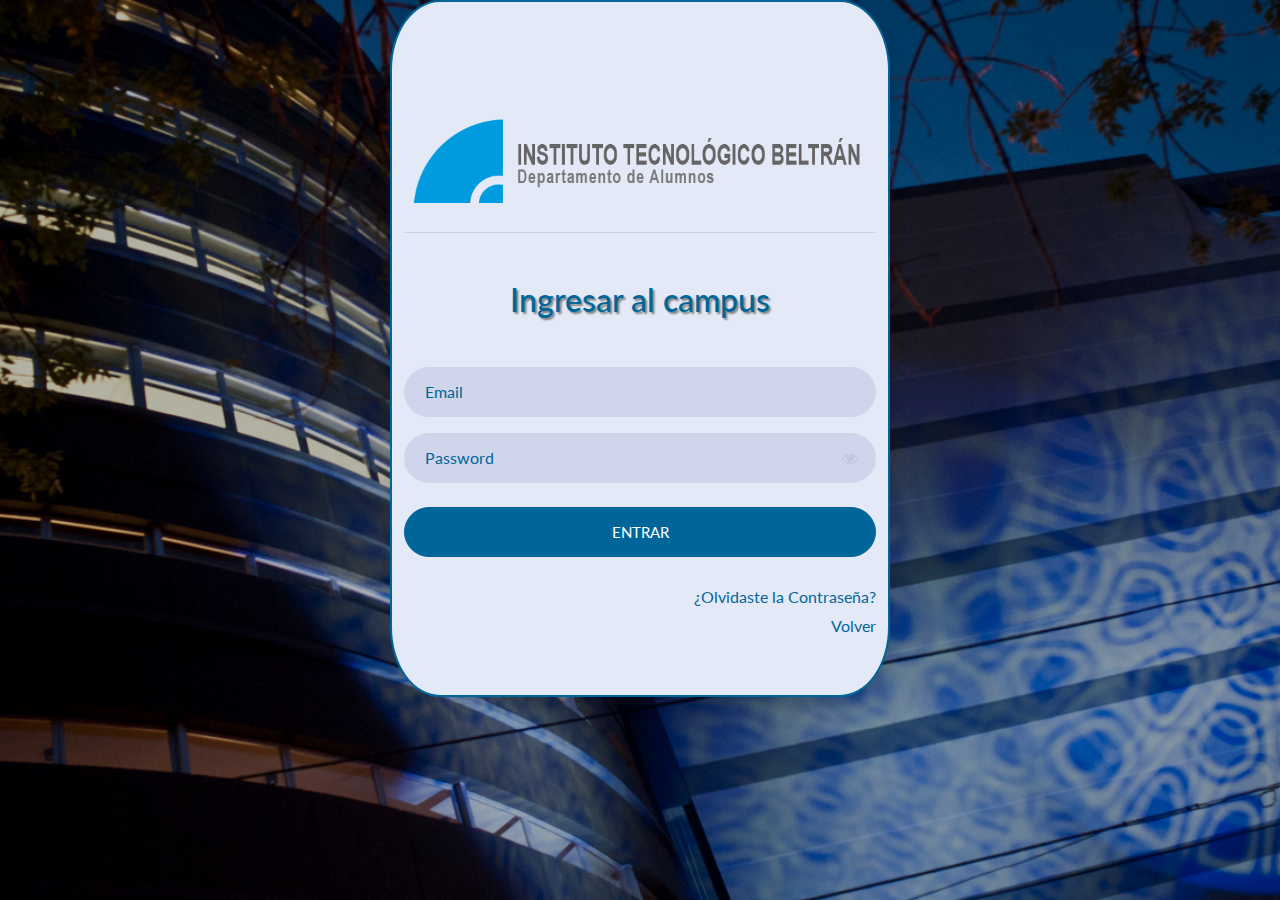
==== commit 88d362a7: "Chatbot, Mejoras en el Login, Arreglos en crear anuncios" ====
--- a/login/index.html
+++ b/login/index.html
@@ -8,61 +8,53 @@
     <link href="https://fonts.googleapis.com/css?family=Lato:300,400,700&display=swap" rel="stylesheet">
     <link rel="stylesheet" href="https://stackpath.bootstrapcdn.com/font-awesome/4.7.0/css/font-awesome.min.css">
     <link rel="stylesheet" href="css/style.css">
-    <link rel="stylesheet" href="css/styles.css">
+    <link rel="stylesheet" href="scss/style.css">
 </head>
 
-<body class="img js-fullheight" style="background-image: url(images/bg.jpg);">
-    <section class="ftco-section">
-        <div class="container div-contenedor">
-            <div class="row justify-content-center">
-                <div class="col-md-6 text-center mb-5">
-                    <h2 class="heading-section">Instituto Tecnológico Beltran </h2>
+<body class="img js-fullheight">
+    <section class="ftco-section shadow">
+        <div class="login-wrap p-0">
+            <div class="overflow-hidden">
+                <img src="../img/nuevologo.png" alt="Logo" class="login-wrap-img">
+            </div>
+            <hr class="mb-5">
+            <h2>Ingresar al campus</h2>
+            <!-- The Modal -->
+            <div id="myModal" class="modalSuccess">
+                <!-- Modal content -->
+                <div class="modalSuccess-content">
+                    <div class="modalSuccess-body">
+                        <div class="loader"></div>
+                    </div>
                 </div>
             </div>
-            <div class="row justify-content-center">
-                
-            <div class="col-md-6 col-lg-4">
-                <div class="login-wrap p-0">
-                    <h3 class="mb-4 text-center"> Ingresar al campus</h3>
-
-                    <!-- The Modal -->
-                    <div id="myModal" class="modalSuccess">
-                        <!-- Modal content -->
-                        <div class="modalSuccess-content">
-                            <div class="modalSuccess-body">
-                                <div class="loader"></div>
-                            </div>
+            <!-- Nuevo contenedor -->
+            <div class="form-container mt-5">
+                <form class="signin-form" id="formulario">
+                    <div class="form-group">
+                        <input id="username" type="text" class="form-control" placeholder="Email"
+                            required>
+                    </div>
+                    <div class="form-group">
+                        <input id="password" type="password" class="form-control" placeholder="Password"
+                            required>
+                        <span toggle="#password" class="fa fa-fw fa-eye field-icon toggle-password"
+                            style="cursor: pointer;"></span>
+                    </div>
+                    <div class="form-group mt-4">
+                        <button type="submit" class="form-control btn btn-primary submit px-3">Entrar</button>
+                        <label class="message-error" id="errorMessage"></label>
+                    </div>
+                    <div class="form-group d-block float-right">
+                        <div>
+                            <a href="recuperar.php">¿Olvidaste la Contraseña?</a>
+                        </div>
+                        <div class="d-flex justify-content-end">
+                            <a href="../index.php">Volver</a>
                         </div>
                     </div>
-
-                    <div class="form-container"> <!-- Nuevo contenedor -->
-                        <form class="signin-form" id="formulario">
-                            <div class="form-group">
-                                <input id="username" type="text" class="form-control" placeholder="Usuario (Correo)"
-                                    required>
-                            </div>
-                            <div class="form-group">
-                                <input id="password" type="password" class="form-control" placeholder="Password"
-                                    required>
-                                <span toggle="#password" class="fa fa-fw fa-eye field-icon toggle-password"
-                                    style="cursor: pointer;"></span>
-                            </div>
-                            <div class="form-group">
-                                <button type="submit" class="form-control btn btn-primary submit px-3">Entrar</button>
-                                <label style="color: rgb(0, 0, 0); font-weight: bold; display: none;" id="errorMessage"></label>
-                            </div>
-                            <div class="form-group d-md-flex">
-                                <div class="w-50">
-                                </div>
-                                <div class="text-md-right">
-                                    <a href="recuperar.php">Olvidaste la Contraseña?</a>
-                                    <a href="../index.php">Volver</a>
-                                </div>
-                            </div>
-                        </form>
-                    </div> <!-- Fin del nuevo contenedor -->
-                </div>
-            </div>
+                </form>
+            </div> <!-- Fin del nuevo contenedor -->
         </div>
     </section>
 
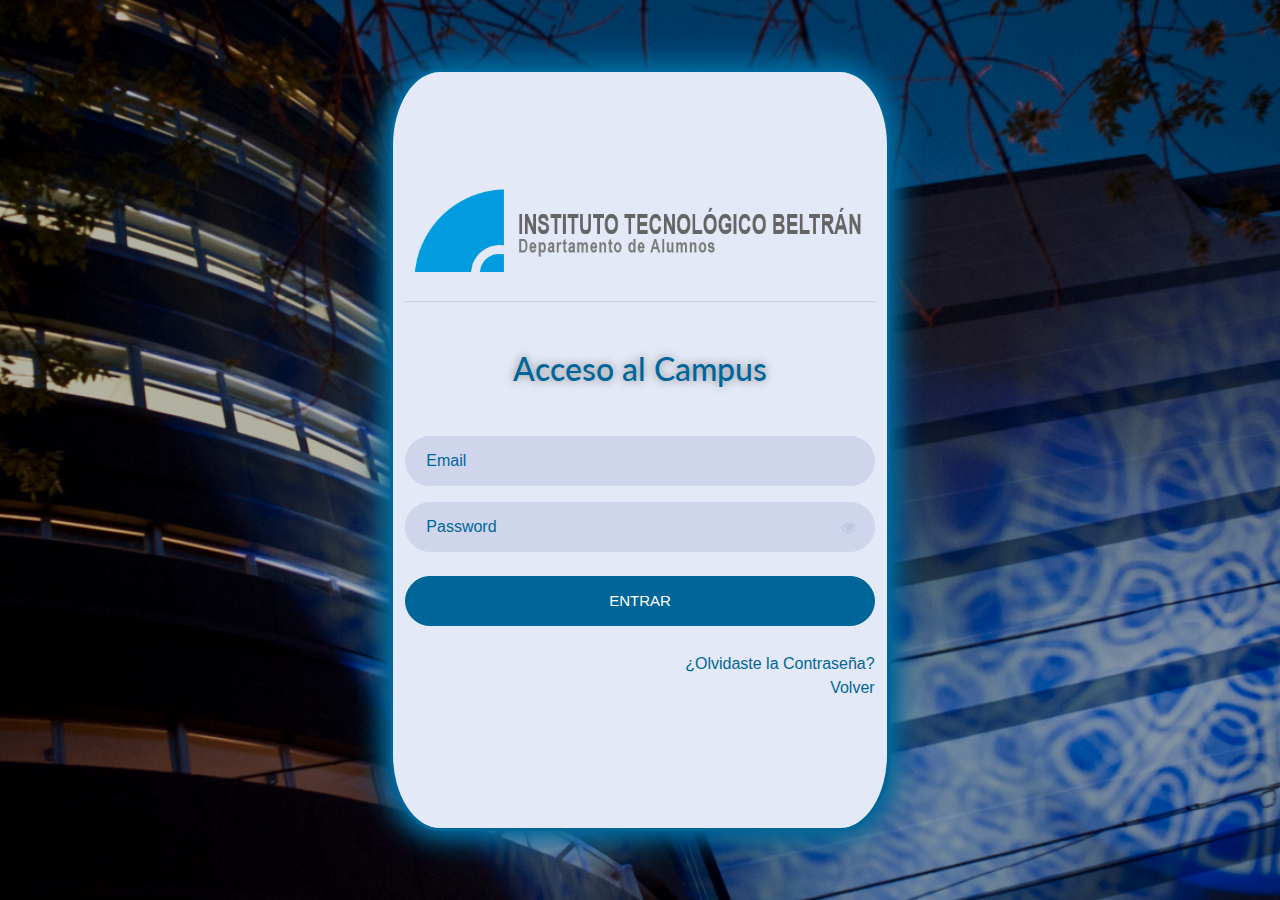
==== commit 98124ed7: "mejoras en el login" ====
--- a/login/index.html
+++ b/login/index.html
@@ -11,14 +11,14 @@
     <link rel="stylesheet" href="scss/style.css">
 </head>
 
-<body class="img js-fullheight">
-    <section class="ftco-section shadow">
+<body class="">
+    <section class="ftco-section">
         <div class="login-wrap p-0">
             <div class="overflow-hidden">
                 <img src="../img/nuevologo.png" alt="Logo" class="login-wrap-img">
             </div>
             <hr class="mb-5">
-            <h2>Ingresar al campus</h2>
+            <h2>Acceso al Campus</h2>
             <!-- The Modal -->
             <div id="myModal" class="modalSuccess">
                 <!-- Modal content -->
--- a/login/css/style.css
+++ b/login/css/style.css
@@ -8257,7 +8257,8 @@
   background: #fbceb5 !important; }
 
 .ftco-section {
-  padding: 7em 0; }
+  padding: 7em 0;
+}
 
 .ftco-no-pt {
   padding-top: 0; }
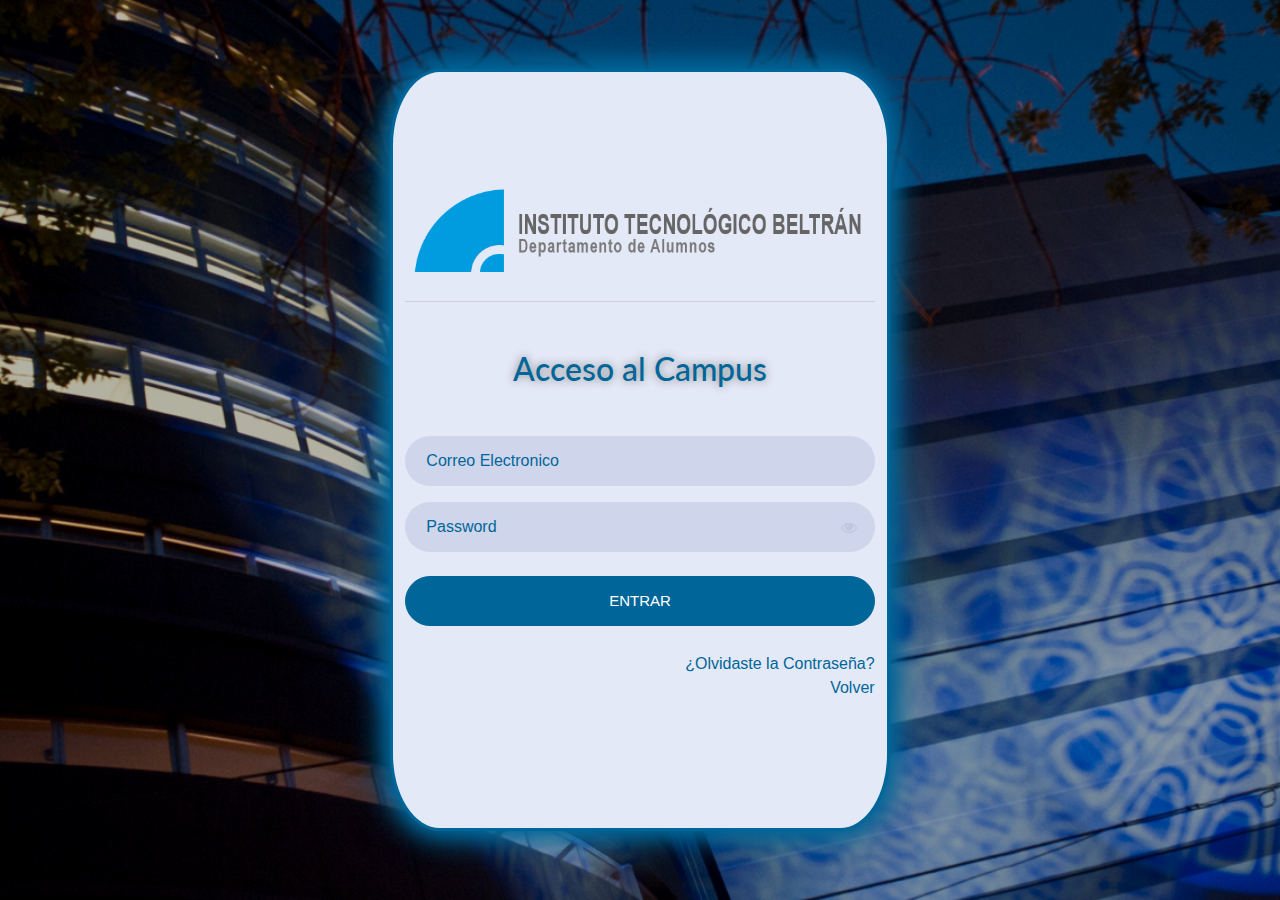
==== commit 77bf68c6: "Trazabilidad" ====
--- a/login/index.html
+++ b/login/index.html
@@ -32,8 +32,8 @@
             <div class="form-container mt-5">
                 <form class="signin-form" id="formulario">
                     <div class="form-group">
-                        <input id="username" type="text" class="form-control" placeholder="Email"
-                            required>
+                        <input id="username" type="text" class="form-control" placeholder="Correo Electronico"
+                            required autocomplete="">
                     </div>
                     <div class="form-group">
                         <input id="password" type="password" class="form-control" placeholder="Password"
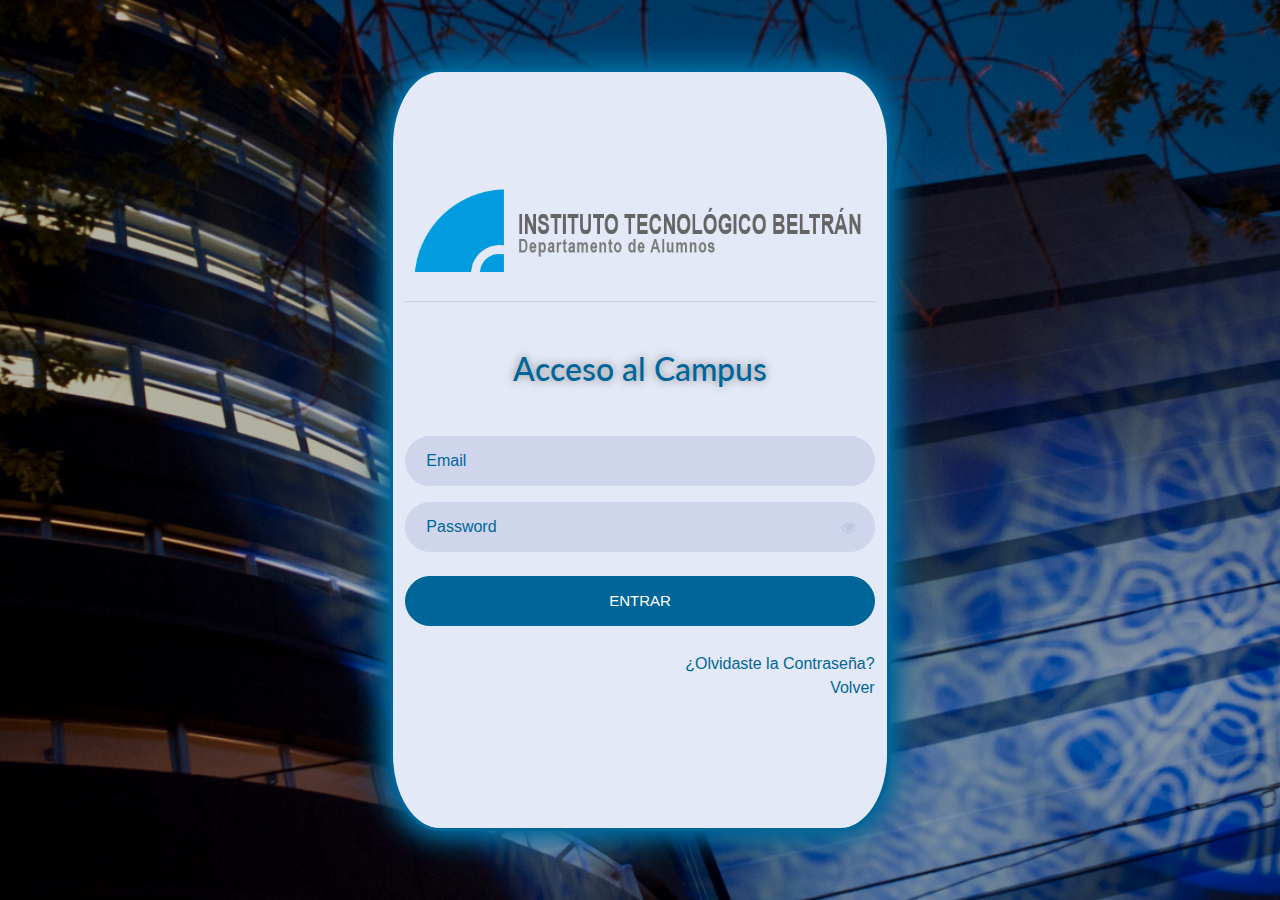
==== commit 572aad10: "Tramites dpto, tramites alumnos, perfil, y mas arreglos" ====
--- a/login/index.html
+++ b/login/index.html
@@ -32,7 +32,7 @@
             <div class="form-container mt-5">
                 <form class="signin-form" id="formulario">
                     <div class="form-group">
-                        <input id="username" type="text" class="form-control" placeholder="Correo Electronico"
+                        <input id="username" type="text" class="form-control" placeholder="Email"
                             required autocomplete="">
                     </div>
                     <div class="form-group">
